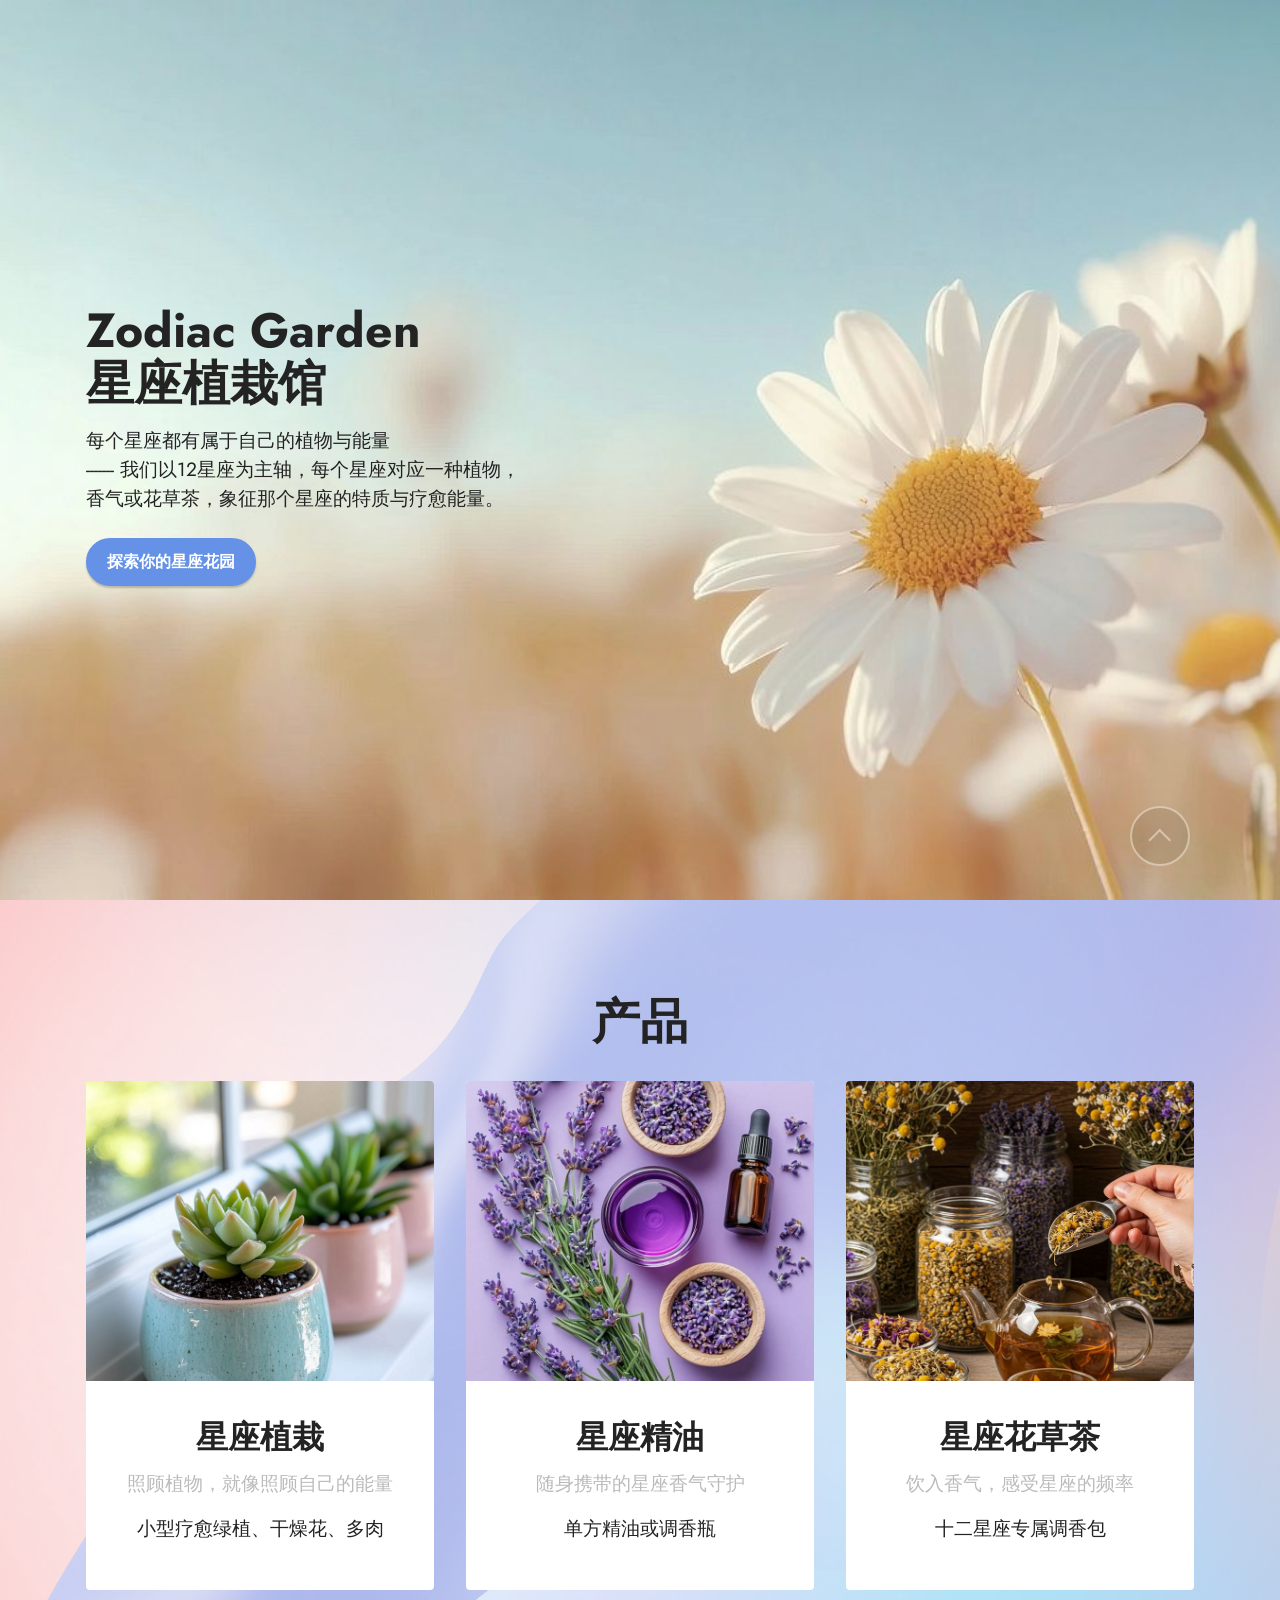
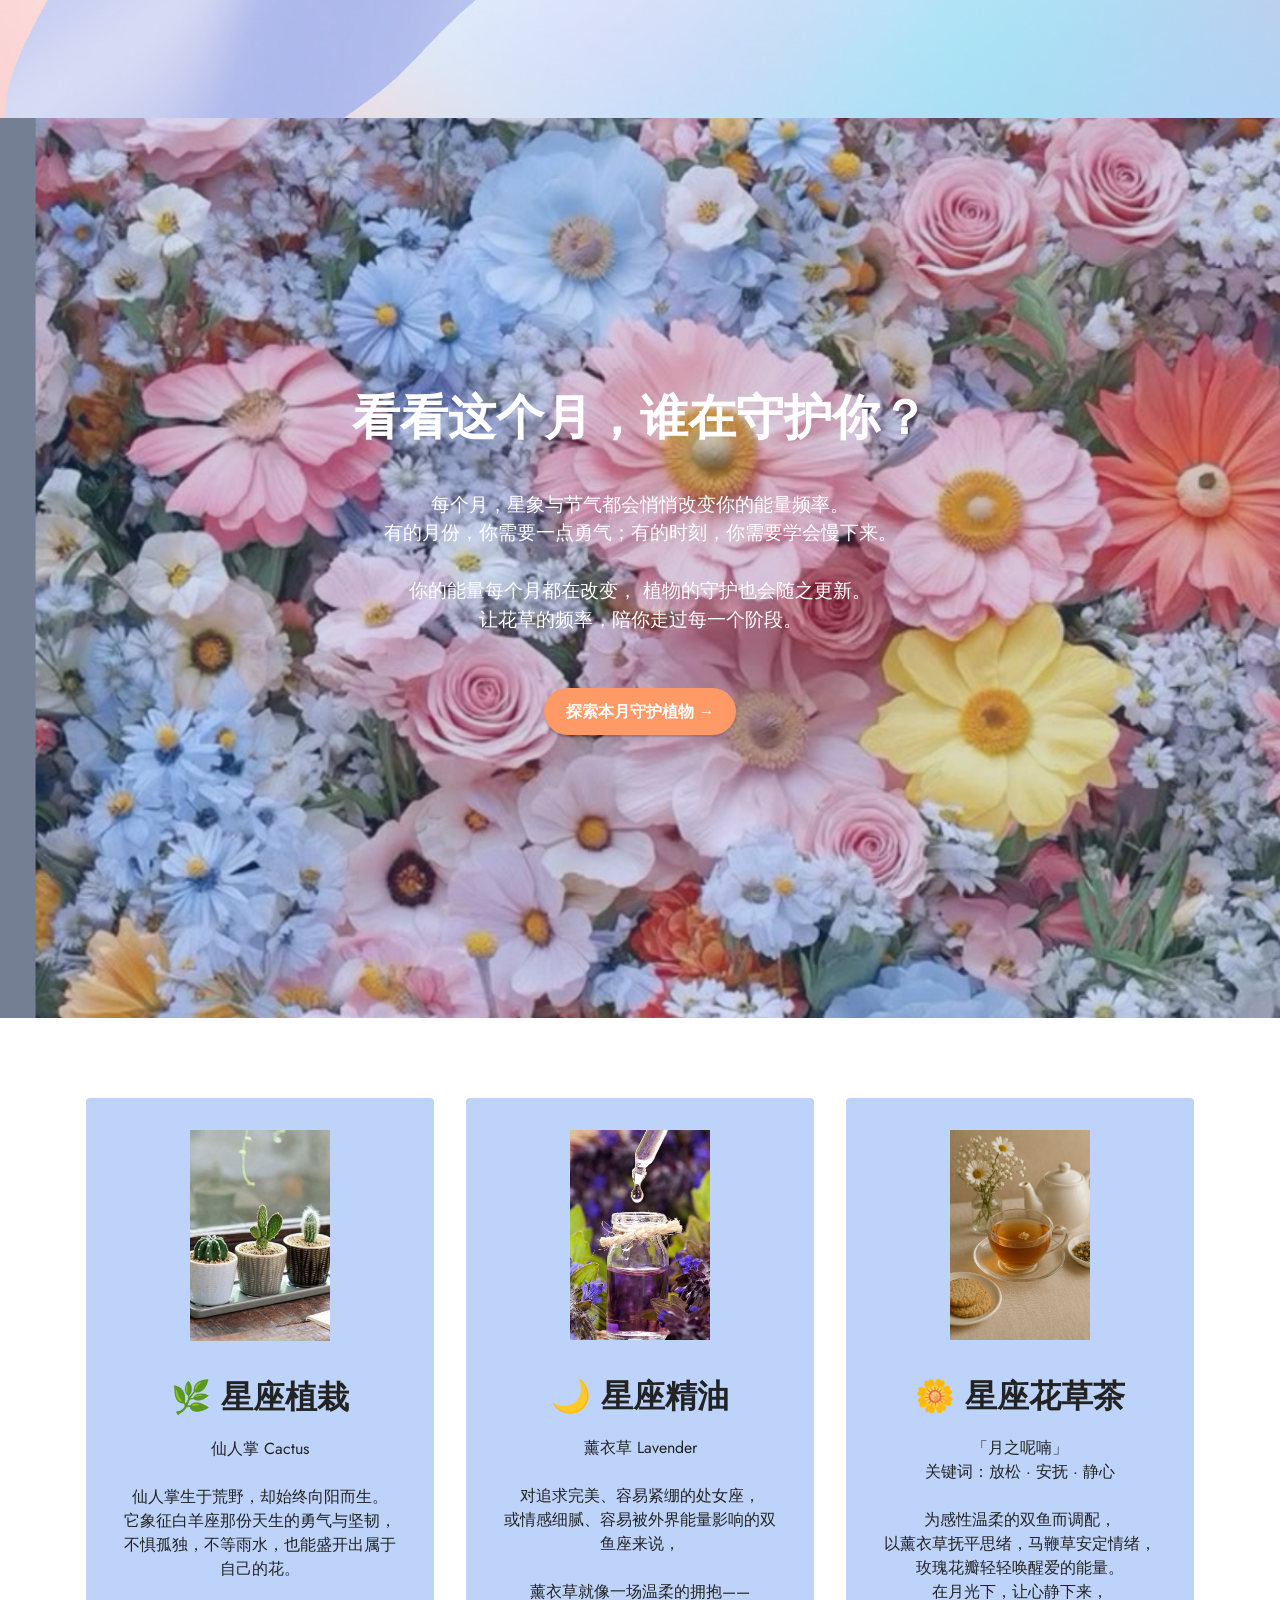
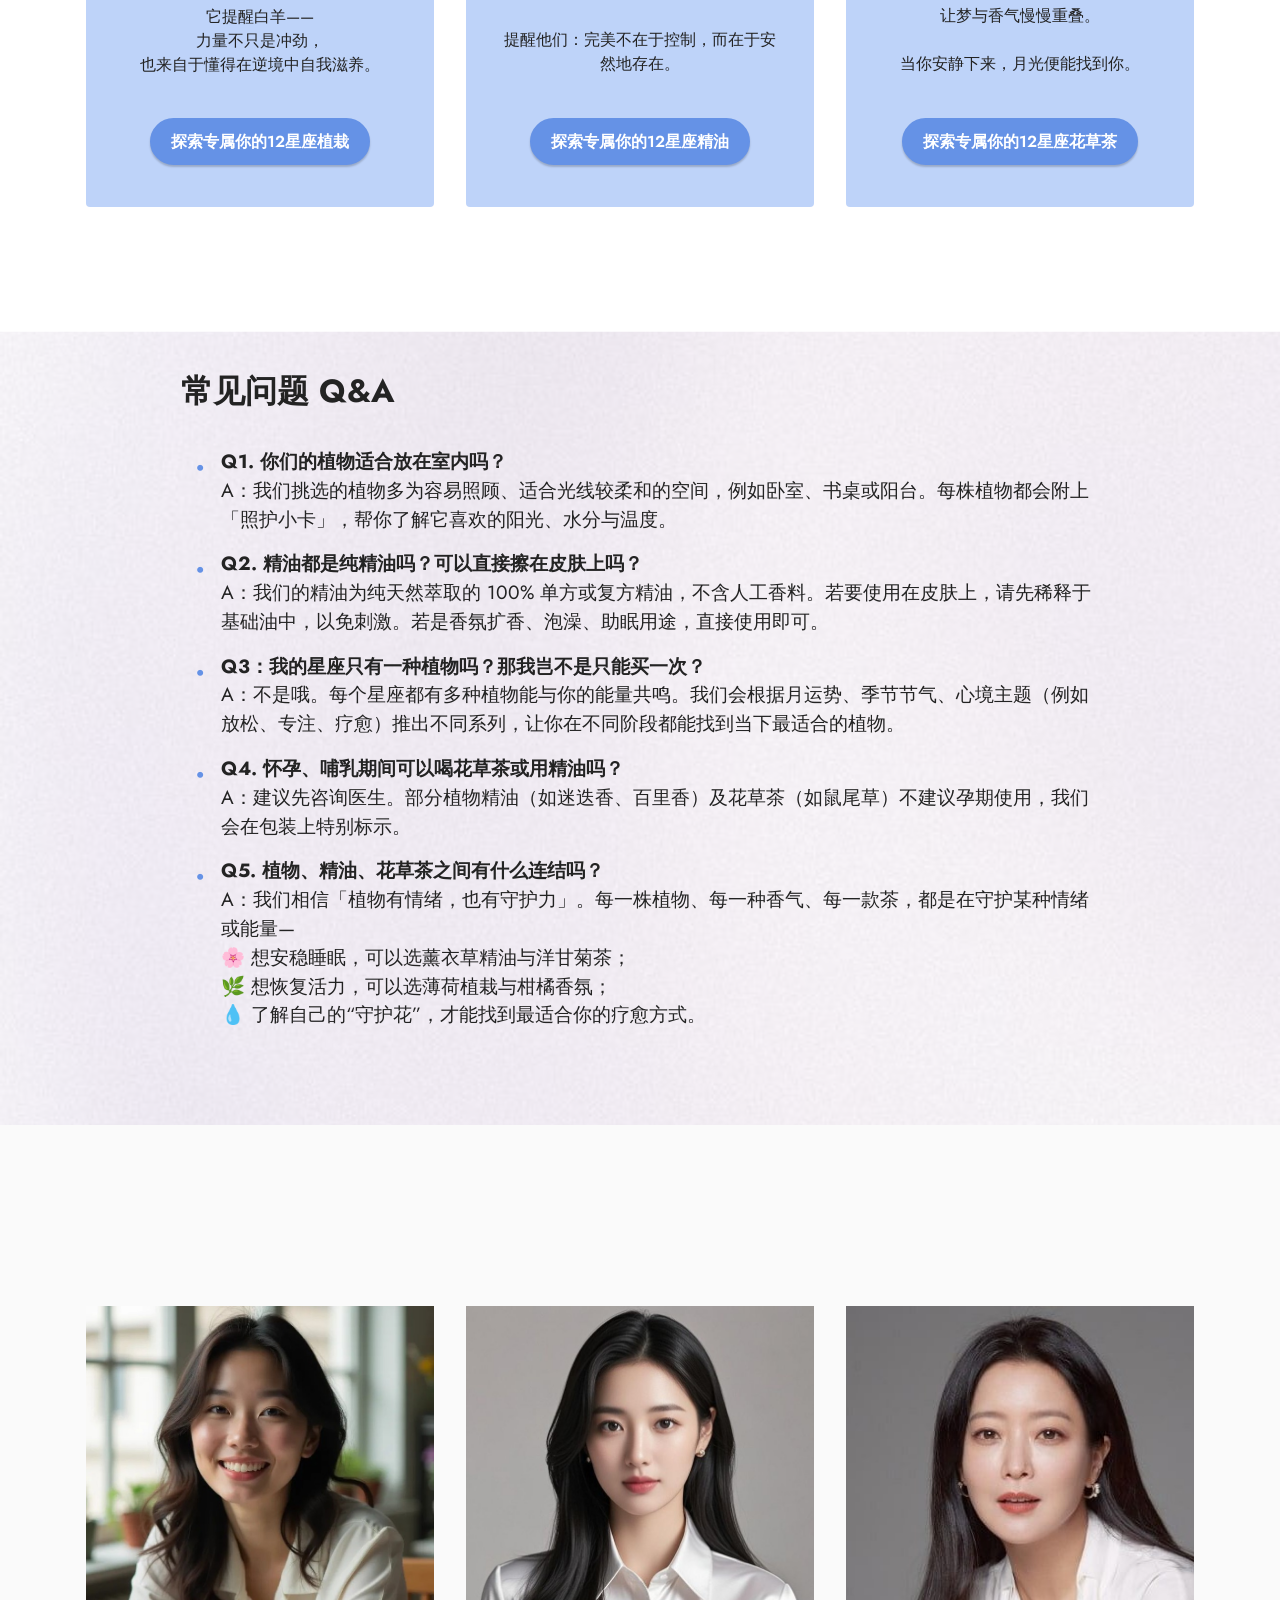
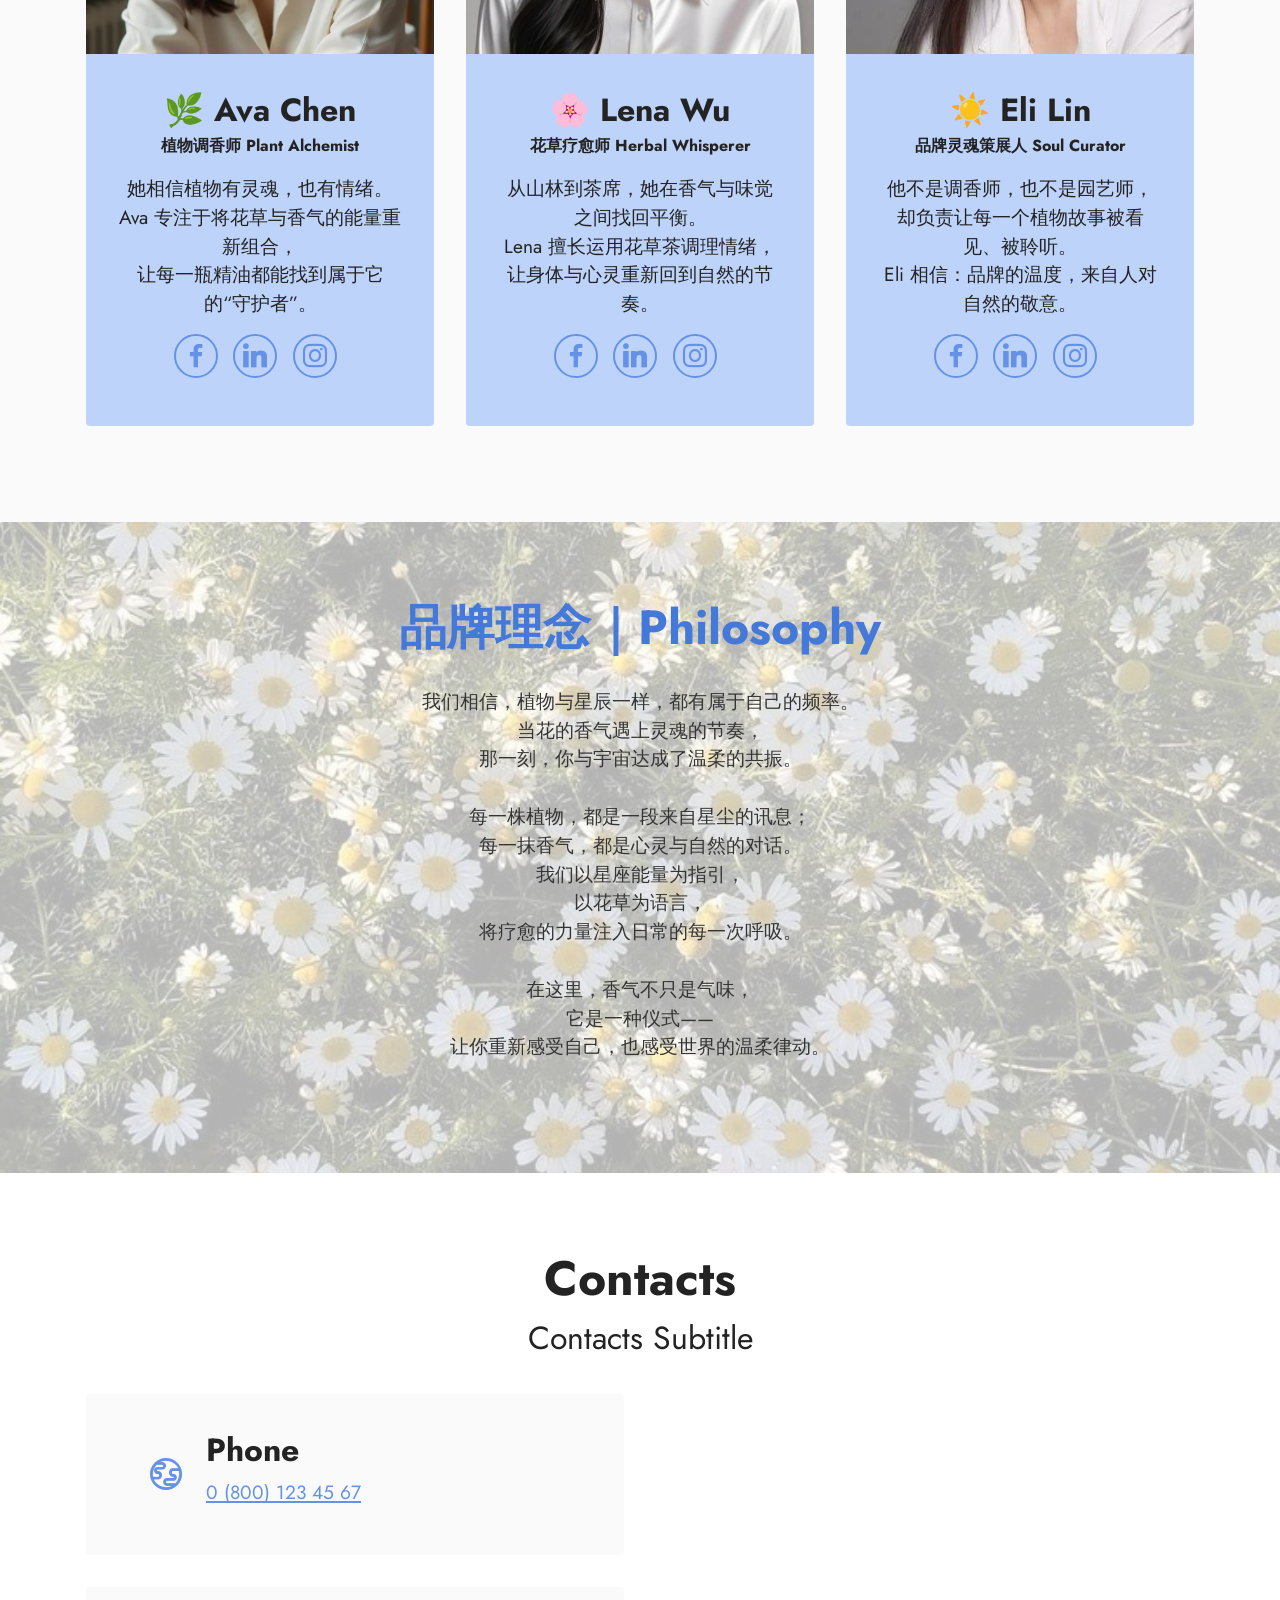
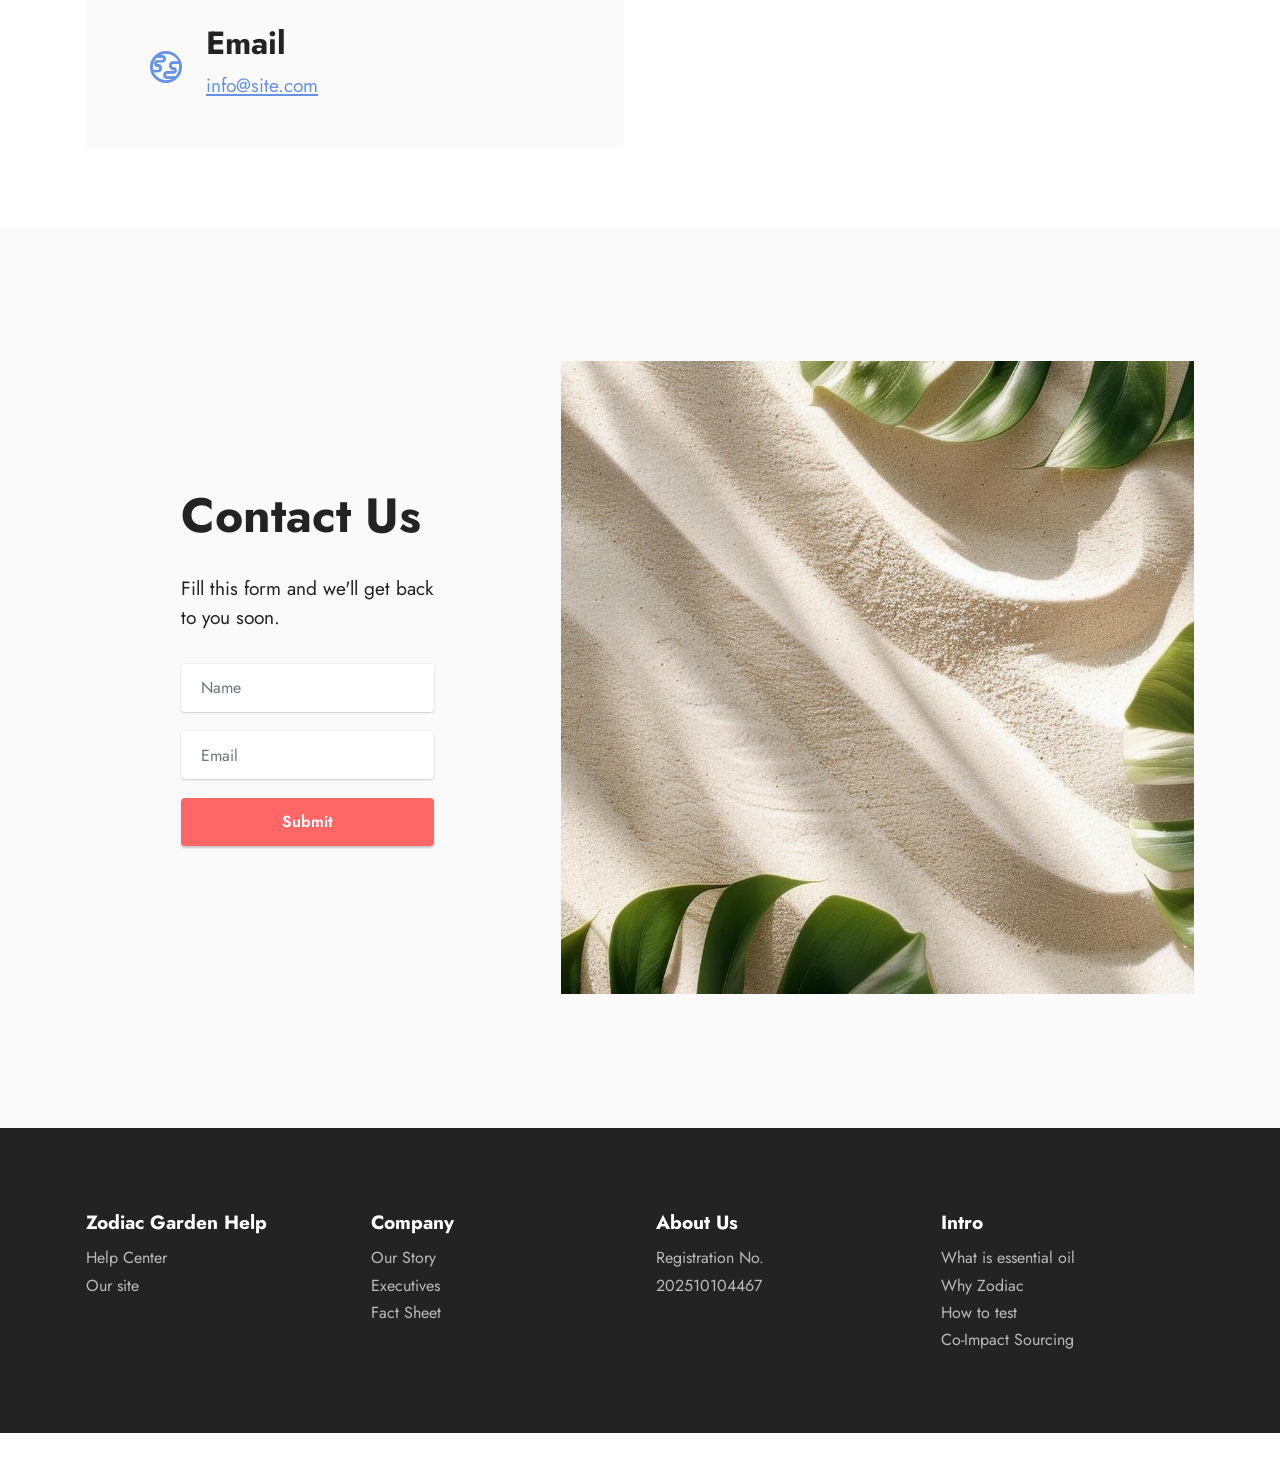
==== index.html @ 1e46842e "create github pages" ====
<!DOCTYPE html>
<html  >
<head>
  <!-- Site made with Mobirise Website Builder v5.3.0, https://mobirise.com -->
  <meta charset="UTF-8">
  <meta http-equiv="X-UA-Compatible" content="IE=edge">
  <meta name="generator" content="Mobirise v5.3.0, mobirise.com">
  <meta name="viewport" content="width=device-width, initial-scale=1, minimum-scale=1">
  <link rel="shortcut icon" href="assets/images/logo5.png" type="image/x-icon">
  <meta name="description" content="">
  
  
  <title>Home</title>
  <link rel="stylesheet" href="assets/web/assets/mobirise-icons2/mobirise2.css">
  <link rel="stylesheet" href="assets/tether/tether.min.css">
  <link rel="stylesheet" href="assets/bootstrap/css/bootstrap.min.css">
  <link rel="stylesheet" href="assets/bootstrap/css/bootstrap-grid.min.css">
  <link rel="stylesheet" href="assets/bootstrap/css/bootstrap-reboot.min.css">
  <link rel="stylesheet" href="assets/animatecss/animate.css">
  <link rel="stylesheet" href="assets/socicon/css/styles.css">
  <link rel="stylesheet" href="assets/theme/css/style.css">
  <link rel="preload" as="style" href="assets/mobirise/css/mbr-additional.css"><link rel="stylesheet" href="assets/mobirise/css/mbr-additional.css" type="text/css">
  
  
  
  
</head>
<body>
  
  <section class="header1 cid-uYOvRvvKVr mbr-fullscreen" id="header1-0">

    

    <div class="mbr-overlay" style="opacity: 0.1; background-color: rgb(250, 250, 250);"></div>

    <div class="container">
        <div class="row">
            <div class="col-12 col-lg-5">
                <h1 class="mbr-section-title mbr-fonts-style mb-3 display-2"><strong>Zodiac Garden</strong><br><strong>星座植栽馆</strong></h1>
                
                <p class="mbr-text mbr-fonts-style display-7">
                    每个星座都有属于自己的植物与能量<br>------- 我们以12星座为主轴，每个星座对应一种植物，香气或花草茶，象征那个星座的特质与疗愈能量。</p>
                <div class="mbr-section-btn mt-3"><a class="btn btn-primary display-4" href="https://mobiri.se">探索你的星座花园</a></div>
            </div>
        </div>
    </div>
</section>

<section class="features4 cid-uYOvVQKrYN" id="features4-1">
    
    <div class="mbr-overlay"></div>
    <div class="container">
        <div class="mbr-section-head">
            <h4 class="mbr-section-title mbr-fonts-style align-center mb-0 display-2">
                <strong>产品</strong></h4>
            
        </div>
        <div class="row mt-4">
            <div class="item features-image сol-12 col-md-6 col-lg-4">
                <div class="item-wrapper">
                    <div class="item-img">
                        <img src="assets/images/plant-5.jpg" alt="" title="">
                    </div>
                    <div class="item-content">
                        <h5 class="item-title mbr-fonts-style display-5"><strong>星座植栽</strong></h5>
                        <h6 class="item-subtitle mbr-fonts-style mt-1 display-7">照顾植物，就像照顾自己的能量</h6>
                        <p class="mbr-text mbr-fonts-style mt-3 display-7">小型疗愈绿植、干燥花、多肉<br></p>
                    </div>
                    
                </div>
            </div>
            <div class="item features-image сol-12 col-md-6 col-lg-4">
                <div class="item-wrapper">
                    <div class="item-img">
                        <img src="assets/images/plant-6.jpg" alt="" title="">
                    </div>
                    <div class="item-content">
                        <h5 class="item-title mbr-fonts-style display-5"><strong>星座精油</strong></h5>
                        <h6 class="item-subtitle mbr-fonts-style mt-1 display-7">随身携带的星座香气守护</h6>
                        <p class="mbr-text mbr-fonts-style mt-3 display-7">单方精油或调香瓶</p>
                    </div>
                    
                </div>
            </div>
            <div class="item features-image сol-12 col-md-6 col-lg-4">
                <div class="item-wrapper">
                    <div class="item-img">
                        <img src="assets/images/plant-7.jpg" alt="" title="">
                    </div>
                    <div class="item-content">
                        <h5 class="item-title mbr-fonts-style display-5"><strong>星座花草茶</strong></h5>
                        <h6 class="item-subtitle mbr-fonts-style mt-1 display-7">饮入香气，感受星座的频率</h6>
                        <p class="mbr-text mbr-fonts-style mt-3 display-7">十二星座专属调香包<br></p>
                    </div>
                    
                </div>
            </div>

        </div>
    </div>
</section>

<section class="header6 cid-uYPsZw2O3u mbr-fullscreen" id="header6-w">

    

    <div class="mbr-overlay" style="opacity: 0.2; background-color: rgb(68, 121, 217);"></div>

    <div class="align-center container">
        <div class="row justify-content-center">
            <div class="col-12 col-lg-10">
                <h1 class="mbr-section-title mbr-fonts-style mbr-white mb-3 display-2"><strong>看看这个月，谁在守护你？</strong></h1>
                
                <p class="mbr-text mbr-white mbr-fonts-style display-7"><br>每个月，星象与节气都会悄悄改变你的能量频率。 <br>有的月份，你需要一点勇气；有的时刻，你需要学会慢下来。 <br><br>你的能量每个月都在改变， 植物的守护也会随之更新。 <br>让花草的频率，陪你走过每一个阶段。<br><br></p>
                <div class="mbr-section-btn mt-3"><a class="btn btn-danger display-4" href="https://mobiri.se">探索本月守护植物 → </a></div>
            </div>
        </div>
    </div>
</section>

<section class="clients2 cid-uYQvkzLHxe" id="clients2-y">

    

    
    <div class="container">
        <div class="row justify-content-center">
            <div class="card col-12 col-md-6 col-lg-4">
                <div class="card-wrapper">
                    <div class="img-wrapper">
                        <img src="assets/images/cactus-7.jpeg" alt="Mobirise">
                    </div>
                    <div class="card-box align-center">
                        
                        <h5 class="card-title mbr-fonts-style mb-3 display-5"><strong>🌿 星座植栽</strong></h5>
                        <p class="mbr-text mbr-fonts-style mb-4 display-4">
                            仙人掌 Cactus<br><br>仙人掌生于荒野，却始终向阳而生。<br>它象征白羊座那份天生的勇气与坚韧，<br>不惧孤独，不等雨水，也能盛开出属于自己的花。<br><br>它提醒白羊——<br>力量不只是冲劲，<br>也来自于懂得在逆境中自我滋养。<br></p>
                        <div class="mbr-section-btn mt-3"><a class="btn btn-primary display-4" href="https://mobiri.se">探索专属你的12星座植栽</a></div>
                    </div>
                </div>
            </div>
            <div class="card col-12 col-md-6 col-lg-4">
                <div class="card-wrapper">
                    <div class="img-wrapper">
                        <img src="assets/images/lavender-2.jpeg" alt="Mobirise">
                    </div>
                    <div class="card-box align-center">
                        
                        <h5 class="card-title mbr-fonts-style mb-3 display-5">
                            <strong>🌙 星座精油</strong>
                        </h5>
                        <p class="mbr-text mbr-fonts-style mb-4 display-4">
                            薰衣草 Lavender<br><br>对追求完美、容易紧绷的处女座，<br>或情感细腻、容易被外界能量影响的双鱼座来说，<br><br>薰衣草就像一场温柔的拥抱——<br><br>提醒他们：完美不在于控制，而在于安然地存在。<br></p>
                        <div class="mbr-section-btn mt-3"><a class="btn btn-primary display-4" href="https://mobiri.se">探索专属你的12星座精油</a></div>
                    </div>
                </div>
            </div>
            <div class="card col-12 col-md-6 col-lg-4">
                <div class="card-wrapper">
                    <div class="img-wrapper">
                        <img src="assets/images/chamomile-1.jpeg" alt="Mobirise">
                    </div>
                    <div class="card-box align-center">
                        
                        <h5 class="card-title mbr-fonts-style mb-3 display-5"><strong>🌼 星座花草茶</strong></h5>
                        <p class="mbr-text mbr-fonts-style mb-4 display-4">「月之呢喃」<br>关键词：放松 · 安抚 · 静心<br><br>为感性温柔的双鱼而调配，<br>以薰衣草抚平思绪，马鞭草安定情绪，<br>玫瑰花瓣轻轻唤醒爱的能量。<br>在月光下，让心静下来，<br>让梦与香气慢慢重叠。<br><br>当你安静下来，月光便能找到你。<br></p>
                        <div class="mbr-section-btn mt-3"><a class="btn btn-primary display-4" href="https://mobiri.se">探索专属你的12星座花草茶</a></div>
                    </div>
                </div>
            </div>
            
        </div>
    </div>
</section>

<section class="content14 cid-uYOvZrDzsH mbr-parallax-background" id="content14-2">
    
    <div class="mbr-overlay" style="opacity: 0.8; background-color: rgb(255, 255, 255);"></div>
    
    <div class="container">
        <div class="row justify-content-center">
            <div class="col-md-12 col-lg-10">
                    <h3 class="mbr-section-title mbr-fonts-style mb-4 display-5">
                        <strong>常见问题 Q&amp;A</strong></h3>
                <ul class="list mbr-fonts-style display-7">
                    <li><strong>Q1. 你们的植物适合放在室内吗？</strong><br>A：我们挑选的植物多为容易照顾、适合光线较柔和的空间，例如卧室、书桌或阳台。每株植物都会附上「照护小卡」，帮你了解它喜欢的阳光、水分与温度。</li>
                    <li><strong>Q2. 精油都是纯精油吗？可以直接擦在皮肤上吗？</strong><br>A：我们的精油为纯天然萃取的 100% 单方或复方精油，不含人工香料。若要使用在皮肤上，请先稀释于基础油中，以免刺激。若是香氛扩香、泡澡、助眠用途，直接使用即可。</li>
                    <li><strong>Q3：我的星座只有一种植物吗？那我岂不是只能买一次？</strong><br>A：不是哦。每个星座都有多种植物能与你的能量共鸣。我们会根据月运势、季节节气、心境主题（例如放松、专注、疗愈）推出不同系列，让你在不同阶段都能找到当下最适合的植物。</li>
                    <li><strong>Q4. 怀孕、哺乳期间可以喝花草茶或用精油吗？</strong><br>A：建议先咨询医生。部分植物精油（如迷迭香、百里香）及花草茶（如鼠尾草）不建议孕期使用，我们会在包装上特别标示。</li>
                    <li><strong>Q5. 植物、精油、花草茶之间有什么连结吗？<br></strong>A：我们相信「植物有情绪，也有守护力」。每一株植物、每一种香气、每一款茶，都是在守护某种情绪或能量—<br>🌸 想安稳睡眠，可以选薰衣草精油与洋甘菊茶；<br>🌿 想恢复活力，可以选薄荷植栽与柑橘香氛；<br>💧 了解自己的“守护花”，才能找到最适合你的疗愈方式。</li>
                </ul>
            </div>
        </div>
    </div>
</section>

<section class="team1 cid-uYOw7hz9DA" id="team1-4">
    

    
    <div class="container">
        <div class="row justify-content-center">
            <div class="col-12">
                <h3 class="mbr-section-title mbr-fonts-style align-center mb-4 display-2"><strong>Our Team, Our Energy</strong></h3>
                
            </div>
            <div class="col-sm-6 col-lg-4">
                <div class="card-wrap">
                    <div class="image-wrap">
                        <img src="assets/images/lady2.jpeg" alt="">
                    </div>
                    <div class="content-wrap">
                        <h5 class="mbr-section-title card-title mbr-fonts-style align-center m-0 display-5"><strong>🌿 Ava Chen</strong><br></h5>
                        <h6 class="mbr-role mbr-fonts-style align-center mb-3 display-4"><strong>植物调香师 Plant Alchemist</strong></h6>
                        <p class="card-text mbr-fonts-style align-center display-7">她相信植物有灵魂，也有情绪。<br>Ava 专注于将花草与香气的能量重新组合，<br>让每一瓶精油都能找到属于它的“守护者”。</p>
                        <div class="social-row display-7">
                            <div class="soc-item">
                                <a href="https://www.facebook.com/Mobirise/" target="_blank">
                                    <span class="mbr-iconfont socicon socicon-facebook"></span>
                                </a>
                            </div>
                            <div class="soc-item">
                                <a href="https://twitter.com/mobirise" target="_blank">
                                    <span class="mbr-iconfont socicon-linkedin socicon"></span>
                                </a>
                            </div>
                            <div class="soc-item">
                                <a href="https://instagram.com/mobirise" target="_blank">
                                    <span class="mbr-iconfont socicon socicon-instagram"></span>
                                </a>
                            </div>
                            
                            
                        </div>
                        
                    </div>
                </div>
            </div>

            <div class="col-sm-6 col-lg-4">
                <div class="card-wrap">
                    <div class="image-wrap">
                        <img src="assets/images/lady.jpeg" alt="">
                    </div>
                    <div class="content-wrap">
                        <h5 class="mbr-section-title card-title mbr-fonts-style align-center m-0 display-5"><strong>🌸 Lena Wu</strong></h5>
                        <h6 class="mbr-role mbr-fonts-style align-center mb-3 display-4"><strong>花草疗愈师 Herbal Whisperer</strong></h6>
                        <p class="card-text mbr-fonts-style align-center display-7">从山林到茶席，她在香气与味觉之间找回平衡。<br>Lena 擅长运用花草茶调理情绪，<br>让身体与心灵重新回到自然的节奏。</p>
                        <div class="social-row display-7">
                            <div class="soc-item">
                                <a href="https://www.facebook.com/Mobirise/" target="_blank">
                                    <span class="mbr-iconfont socicon socicon-facebook"></span>
                                </a>
                            </div>
                            <div class="soc-item">
                                <a href="https://twitter.com/mobirise" target="_blank">
                                    <span class="mbr-iconfont socicon-linkedin socicon"></span>
                                </a>
                            </div>
                            <div class="soc-item">
                                <a href="https://instagram.com/mobirise" target="_blank">
                                    <span class="mbr-iconfont socicon socicon-instagram"></span>
                                </a>
                            </div>
                            
                            
                        </div>
                        
                    </div>
                </div>
            </div>

            <div class="col-sm-6 col-lg-4">
                <div class="card-wrap">
                    <div class="image-wrap">
                        <img src="assets/images/lady3.jpeg" alt="">
                    </div>
                    <div class="content-wrap">
                        <h5 class="mbr-section-title card-title mbr-fonts-style align-center m-0 display-5"><strong>☀️ Eli Lin</strong></h5>
                        <h6 class="mbr-role mbr-fonts-style align-center mb-3 display-4"><strong>品牌灵魂策展人 Soul Curator</strong></h6>
                        <p class="card-text mbr-fonts-style align-center display-7">他不是调香师，也不是园艺师，<br>却负责让每一个植物故事被看见、被聆听。<br>Eli 相信：品牌的温度，来自人对自然的敬意。</p>
                        <div class="social-row display-7">
                            <div class="soc-item">
                                <a href="https://www.facebook.com/Mobirise/" target="_blank">
                                    <span class="mbr-iconfont socicon socicon-facebook"></span>
                                </a>
                            </div>
                            <div class="soc-item">
                                <a href="https://twitter.com/mobirise" target="_blank">
                                    <span class="mbr-iconfont socicon-linkedin socicon"></span>
                                </a>
                            </div>
                            <div class="soc-item">
                                <a href="https://instagram.com/mobirise" target="_blank">
                                    <span class="mbr-iconfont socicon socicon-instagram"></span>
                                </a>
                            </div>
                            
                            
                        </div>
                        
                    </div>
                </div>
            </div>

            
        </div>
    </div>
</section>

<section class="content4 cid-uYPgLSrOhy" id="content4-o">
    
    <div class="mbr-overlay" style="opacity: 0.7; background-color: rgb(255, 255, 255);">
    </div>
    <div class="container">
        <div class="row justify-content-center">
            <div class="title col-md-12 col-lg-10">
                <h3 class="mbr-section-title mbr-fonts-style align-center mb-4 display-2">
                    <strong>品牌理念｜Philosophy</strong>
                </h3>
                <h4 class="mbr-section-subtitle align-center mbr-fonts-style mb-4 display-7">
                    我们相信，植物与星辰一样，都有属于自己的频率。
                <div>当花的香气遇上灵魂的节奏，</div><div>那一刻，你与宇宙达成了温柔的共振。</div><div><br></div><div>每一株植物，都是一段来自星尘的讯息；</div><div>每一抹香气，都是心灵与自然的对话。</div><div>我们以星座能量为指引，</div><div>以花草为语言，</div><div>将疗愈的力量注入日常的每一次呼吸。</div><div><br></div><div>在这里，香气不只是气味，</div><div>它是一种仪式——</div><div>让你重新感受自己，也感受世界的温柔律动。</div></h4>
                
            </div>
        </div>
    </div>
</section>

<section class="contacts3 map1 cid-uYOw8Ai5Do" id="contacts3-5">

    
    
    <div class="container">
        <div class="mbr-section-head">
            <h3 class="mbr-section-title mbr-fonts-style align-center mb-0 display-2">
                <strong>Contacts</strong>
            </h3>
            <h4 class="mbr-section-subtitle mbr-fonts-style align-center mb-0 mt-2 display-5">
                Contacts Subtitle
            </h4>
        </div>
        <div class="row justify-content-center mt-4">
            <div class="card col-12 col-md-6">
                <div class="card-wrapper">
                    <div class="image-wrapper">
                        <span class="mbr-iconfont mobi-mbri-globe mobi-mbri"></span>
                    </div>
                    <div class="text-wrapper">
                        <h6 class="card-title mbr-fonts-style mb-1 display-5">
                            <strong>Phone</strong>
                        </h6>
                        <p class="mbr-text mbr-fonts-style display-7">
                            <a href="tel:+12345678910" class="text-primary">0 (800) 123 45 67</a>
                        </p>
                    </div>
                </div>
                <div class="card-wrapper">
                    <div class="image-wrapper">
                        <span class="mbr-iconfont mobi-mbri-globe mobi-mbri"></span>
                    </div>
                    <div class="text-wrapper">
                        <h6 class="card-title mbr-fonts-style mb-1 display-5">
                            <strong>Email</strong>
                        </h6>
                        <p class="mbr-text mbr-fonts-style display-7">
                            <a href="mailto:info@site.com" class="text-primary">info@site.com</a>
                        </p>
                    </div>
                </div>
            </div>
            <div class="map-wrapper col-12 col-md-6">
                <div class="google-map"><iframe frameborder="0" style="border:0" src="https://www.google.com/maps/embed/v1/place?key=AIzaSyBQ55g-IgRRgXrd803PTWDTb7kd6aAitNQ&amp;q=350 5th Ave, New York, NY 10118" allowfullscreen=""></iframe></div>
            </div>
        </div>
    </div>
</section>

<section class="form4 cid-uYOwaCQYv4 mbr-fullscreen" id="form4-6">

    

    

    <div class="container">
        <div class="row content-wrapper justify-content-center">
            <div class="col-lg-3 offset-lg-1 mbr-form" data-form-type="formoid">
                <form action="https://mobirise.eu/" method="POST" class="mbr-form form-with-styler" data-form-title="Form Name"><input type="hidden" name="email" data-form-email="true" value="qy5VDlzOMvPmiYM/mXGM3GN0VZZ5MuyBuRdQKBk3a/KfIiy/x9IVARVwUCE0Ups+SaeEqBX5wnkdbTQw/Z3vMAqLBRrZHzT6f6it6/pc9UejgcS1VWuKQRqHOLMLnW/D">
                    <div class="row">
                        <div hidden="hidden" data-form-alert="" class="alert alert-success col-12">Thanks for filling
                            out the form!</div>
                        <div hidden="hidden" data-form-alert-danger="" class="alert alert-danger col-12">Oops...! some
                            problem!</div>
                    </div>
                    <div class="dragArea row">
                        <div class="col-lg-12 col-md-12 col-sm-12">
                            <h1 class="mbr-section-title mb-4 display-2">
                                <strong>Contact Us</strong>
                            </h1>
                        </div>
                        <div class="col-lg-12 col-md-12 col-sm-12">
                            <p class="mbr-text mbr-fonts-style mb-4 display-7">
                                Fill this form and we'll get back to you soon.</p>
                        </div>
                        <div class="col-lg-12 col-md col-12 form-group" data-for="name">
                            <input type="text" name="name" placeholder="Name" data-form-field="name" class="form-control" value="" id="name-form4-6">
                        </div>
                        <div class="col-lg-12 col-md col-12 form-group" data-for="email">
                            <input type="email" name="email" placeholder="Email" data-form-field="email" class="form-control" value="" id="email-form4-6">
                        </div>
                        <div class="col-12 col-md-auto mbr-section-btn">
                            <button type="submit" class="btn btn-secondary display-4">Submit</button>
                        </div>
                    </div>
                </form>
            </div>
            <div class="col-lg-7 offset-lg-1 col-12">
                <div class="image-wrapper">
                    <img class="w-100" src="assets/images/plant2-1.jpeg" alt="Mobirise">
                </div>
            </div>
        </div>
    </div>
</section>

<section class="footer2 cid-uYPju21LbN" once="footers" id="footer2-t">

    
    
    <div class="container">
        <div class="row mbr-white">
            <div class="col-6 col-md-4 col-lg-3">
                <h5 class="mbr-section-subtitle mbr-fonts-style mb-2 display-7"><strong>Zodiac Garden Help</strong>
                </h5>
                <ul class="list mbr-fonts-style display-4">
                    <li class="mbr-text item-wrap">Help Center</li>
                    <li class="mbr-text item-wrap">Our site</li>
                </ul>
            </div>
            <div class="col-6 col-md-4 col-lg-3">
                <h5 class="mbr-section-subtitle mbr-fonts-style mb-2 display-7">
                    <strong>Company</strong></h5>
                <ul class="list mbr-fonts-style display-4">
                    <li class="mbr-text item-wrap">Our Story</li>
                    <li class="mbr-text item-wrap">Executives</li>
                    <li class="mbr-text item-wrap">Fact Sheet</li>
                </ul>
            </div>
            <div class="col-6 col-md-4 col-lg-3">
                <h5 class="mbr-section-subtitle mbr-fonts-style mb-2 display-7">
                    <strong>About Us</strong></h5>
                <ul class="list mbr-fonts-style display-4">
                    <li class="mbr-text item-wrap">Registration No.</li>
                    <li class="mbr-text item-wrap">202510104467</li>
                    <li class="mbr-text item-wrap"><br></li>
                    <li class="mbr-text item-wrap"><br></li>
                </ul>
            </div>
            <div class="col-6 col-md-4 col-lg-3">
                <h5 class="mbr-section-subtitle mbr-fonts-style mb-2 display-7"><strong>Intro</strong></h5>
                <ul class="list mbr-fonts-style display-4">
                    <li class="mbr-text item-wrap">What is essential oil</li>
                    <li class="mbr-text item-wrap">Why Zodiac</li>
                    <li class="mbr-text item-wrap">How to test&nbsp;</li>
                    <li class="mbr-text item-wrap">Co-Impact Sourcing</li>
                </ul>
            </div>
            
        </div>
    </div>
</section><section style="background-color: #fff; font-family: -apple-system, BlinkMacSystemFont, 'Segoe UI', 'Roboto', 'Helvetica Neue', Arial, sans-serif; color:#aaa; font-size:12px; padding: 0; align-items: center; display: flex;"><a href="https://mobirise.site/c" style="flex: 1 1; height: 3rem; padding-left: 1rem;"></a><p style="flex: 0 0 auto; margin:0; padding-right:1rem;"><a href="https://mobirise.site/r" style="color:#aaa;">This web page</a> was built with Mobirise templates</p></section><script src="assets/web/assets/jquery/jquery.min.js"></script>  <script src="assets/popper/popper.min.js"></script>  <script src="assets/tether/tether.min.js"></script>  <script src="assets/bootstrap/js/bootstrap.min.js"></script>  <script src="assets/smoothscroll/smooth-scroll.js"></script>  <script src="assets/viewportchecker/jquery.viewportchecker.js"></script>  <script src="assets/parallax/jarallax.min.js"></script>  <script src="assets/theme/js/script.js"></script>  <script src="assets/formoid/formoid.min.js"></script>  
  
  
 <div id="scrollToTop" class="scrollToTop mbr-arrow-up"><a style="text-align: center;"><i class="mbr-arrow-up-icon mbr-arrow-up-icon-cm cm-icon cm-icon-smallarrow-up"></i></a></div>
    <input name="animation" type="hidden">
  </body>
</html>
---- assets/web/assets/mobirise-icons2/mobirise2.css ----
@font-face {
  font-family: 'Moririse2';
  font-display: swap;
  src:  url('mobirise2.eot?f2bix4');
  src:  url('mobirise2.eot?f2bix4#iefix') format('embedded-opentype'),
    url('mobirise2.ttf?f2bix4') format('truetype'),
    url('mobirise2.woff?f2bix4') format('woff'),
    url('mobirise2.svg?f2bix4#mobirise2') format('svg');
  font-weight: normal;
  font-style: normal;
}

[class^="mobi-"], [class*=" mobi-"] {
  /* use !important to prevent issues with browser extensions that change fonts */
  font-family: 'Moririse2' !important;
  speak: none;
  font-style: normal;
  font-weight: normal;
  font-variant: normal;
  text-transform: none;
  line-height: 1;

  /* Better Font Rendering =========== */
  -webkit-font-smoothing: antialiased;
  -moz-osx-font-smoothing: grayscale;
}

.mobi-mbri-add-submenu:before {
  content: "\e900";
}
.mobi-mbri-alert:before {
  content: "\e901";
}
.mobi-mbri-align-center:before {
  content: "\e902";
}
.mobi-mbri-align-justify:before {
  content: "\e903";
}
.mobi-mbri-align-left:before {
  content: "\e904";
}
.mobi-mbri-align-right:before {
  content: "\e905";
}
.mobi-mbri-android:before {
  content: "\e906";
}
.mobi-mbri-apple:before {
  content: "\e907";
}
.mobi-mbri-arrow-down:before {
  content: "\e908";
}
.mobi-mbri-arrow-next:before {
  content: "\e909";
}
.mobi-mbri-arrow-prev:before {
  content: "\e90a";
}
.mobi-mbri-arrow-up:before {
  content: "\e90b";
}
.mobi-mbri-bold:before {
  content: "\e90c";
}
.mobi-mbri-bookmark:before {
  content: "\e90d";
}
.mobi-mbri-bootstrap:before {
  content: "\e90e";
}
.mobi-mbri-briefcase:before {
  content: "\e90f";
}
.mobi-mbri-browse:before {
  content: "\e910";
}
.mobi-mbri-bulleted-list:before {
  content: "\e911";
}
.mobi-mbri-calendar:before {
  content: "\e912";
}
.mobi-mbri-camera:before {
  content: "\e913";
}
.mobi-mbri-cart-add:before {
  content: "\e914";
}
.mobi-mbri-cart-full:before {
  content: "\e915";
}
.mobi-mbri-cash:before {
  content: "\e916";
}
.mobi-mbri-change-style:before {
  content: "\e917";
}
.mobi-mbri-chat:before {
  content: "\e918";
}
.mobi-mbri-clock:before {
  content: "\e919";
}
.mobi-mbri-close:before {
  content: "\e91a";
}
.mobi-mbri-cloud:before {
  content: "\e91b";
}
.mobi-mbri-code:before {
  content: "\e91c";
}
.mobi-mbri-contact-form:before {
  content: "\e91d";
}
.mobi-mbri-credit-card:before {
  content: "\e91e";
}
.mobi-mbri-cursor-click:before {
  content: "\e91f";
}
.mobi-mbri-cust-feedback:before {
  content: "\e920";
}
.mobi-mbri-database:before {
  content: "\e921";
}
.mobi-mbri-delivery:before {
  content: "\e922";
}
.mobi-mbri-desktop:before {
  content: "\e923";
}
.mobi-mbri-devices:before {
  content: "\e924";
}
.mobi-mbri-down:before {
  content: "\e925";
}
.mobi-mbri-download-2:before {
  content: "\e926";
}
.mobi-mbri-download:before {
  content: "\e927";
}
.mobi-mbri-drag-n-drop-2:before {
  content: "\e928";
}
.mobi-mbri-drag-n-drop:before {
  content: "\e929";
}
.mobi-mbri-edit-2:before {
  content: "\e92a";
}
.mobi-mbri-edit:before {
  content: "\e92b";
}
.mobi-mbri-error:before {
  content: "\e92c";
}
.mobi-mbri-extension:before {
  content: "\e92d";
}
.mobi-mbri-features:before {
  content: "\e92e";
}
.mobi-mbri-file:before {
  content: "\e92f";
}
.mobi-mbri-flag:before {
  content: "\e930";
}
.mobi-mbri-folder:before {
  content: "\e931";
}
.mobi-mbri-gift:before {
  content: "\e932";
}
.mobi-mbri-github:before {
  content: "\e933";
}
.mobi-mbri-globe-2:before {
  content: "\e934";
}
.mobi-mbri-globe:before {
  content: "\e935";
}
.mobi-mbri-growing-chart:before {
  content: "\e936";
}
.mobi-mbri-hearth:before {
  content: "\e937";
}
.mobi-mbri-help:before {
  content: "\e938";
}
.mobi-mbri-home:before {
  content: "\e939";
}
.mobi-mbri-hot-cup:before {
  content: "\e93a";
}
.mobi-mbri-idea:before {
  content: "\e93b";
}
.mobi-mbri-image-gallery:before {
  content: "\e93c";
}
.mobi-mbri-image-slider:before {
  content: "\e93d";
}
.mobi-mbri-info:before {
  content: "\e93e";
}
.mobi-mbri-italic:before {
  content: "\e93f";
}
.mobi-mbri-key:before {
  content: "\e940";
}
.mobi-mbri-laptop:before {
  content: "\e941";
}
.mobi-mbri-layers:before {
  content: "\e942";
}
.mobi-mbri-left-right:before {
  content: "\e943";
}
.mobi-mbri-left:before {
  content: "\e944";
}
.mobi-mbri-letter:before {
  content: "\e945";
}
.mobi-mbri-like:before {
  content: "\e946";
}
.mobi-mbri-link:before {
  content: "\e947";
}
.mobi-mbri-lock:before {
  content: "\e948";
}
.mobi-mbri-login:before {
  content: "\e949";
}
.mobi-mbri-logout:before {
  content: "\e94a";
}
.mobi-mbri-magic-stick:before {
  content: "\e94b";
}
.mobi-mbri-map-pin:before {
  content: "\e94c";
}
.mobi-mbri-menu:before {
  content: "\e94d";
}
.mobi-mbri-mobile-2:before {
  content: "\e94e";
}
.mobi-mbri-mobile-horizontal:before {
  content: "\e94f";
}
.mobi-mbri-mobile:before {
  content: "\e950";
}
.mobi-mbri-mobirise:before {
  content: "\e951";
}
.mobi-mbri-more-horizontal:before {
  content: "\e952";
}
.mobi-mbri-more-vertical:before {
  content: "\e953";
}
.mobi-mbri-music:before {
  content: "\e954";
}
.mobi-mbri-new-file:before {
  content: "\e955";
}
.mobi-mbri-numbered-list:before {
  content: "\e956";
}
.mobi-mbri-opened-folder:before {
  content: "\e957";
}
.mobi-mbri-pages:before {
  content: "\e958";
}
.mobi-mbri-paper-plane:before {
  content: "\e959";
}
.mobi-mbri-paperclip:before {
  content: "\e95a";
}
.mobi-mbri-phone:before {
  content: "\e95b";
}
.mobi-mbri-photo:before {
  content: "\e95c";
}
.mobi-mbri-photos:before {
  content: "\e95d";
}
.mobi-mbri-pin:before {
  content: "\e95e";
}
.mobi-mbri-play:before {
  content: "\e95f";
}
.mobi-mbri-plus:before {
  content: "\e960";
}
.mobi-mbri-preview:before {
  content: "\e961";
}
.mobi-mbri-print:before {
  content: "\e962";
}
.mobi-mbri-protect:before {
  content: "\e963";
}
.mobi-mbri-question:before {
  content: "\e964";
}
.mobi-mbri-quote-left:before {
  content: "\e965";
}
.mobi-mbri-quote-right:before {
  content: "\e966";
}
.mobi-mbri-redo:before {
  content: "\e967";
}
.mobi-mbri-refresh:before {
  content: "\e968";
}
.mobi-mbri-responsive-2:before {
  content: "\e969";
}
.mobi-mbri-responsive:before {
  content: "\e96a";
}
.mobi-mbri-right:before {
  content: "\e96b";
}
.mobi-mbri-rocket:before {
  content: "\e96c";
}
.mobi-mbri-sad-face:before {
  content: "\e96d";
}
.mobi-mbri-sale:before {
  content: "\e96e";
}
.mobi-mbri-save:before {
  content: "\e96f";
}
.mobi-mbri-search:before {
  content: "\e970";
}
.mobi-mbri-setting-2:before {
  content: "\e971";
}
.mobi-mbri-setting-3:before {
  content: "\e972";
}
.mobi-mbri-setting:before {
  content: "\e973";
}
.mobi-mbri-share:before {
  content: "\e974";
}
.mobi-mbri-shopping-bag:before {
  content: "\e975";
}
.mobi-mbri-shopping-basket:before {
  content: "\e976";
}
.mobi-mbri-shopping-cart:before {
  content: "\e977";
}
.mobi-mbri-sites:before {
  content: "\e978";
}
.mobi-mbri-smile-face:before {
  content: "\e979";
}
.mobi-mbri-speed:before {
  content: "\e97a";
}
.mobi-mbri-star:before {
  content: "\e97b";
}
.mobi-mbri-success:before {
  content: "\e97c";
}
.mobi-mbri-sun:before {
  content: "\e97d";
}
.mobi-mbri-sun2:before {
  content: "\e97e";
}
.mobi-mbri-tablet-vertical:before {
  content: "\e97f";
}
.mobi-mbri-tablet:before {
  content: "\e980";
}
.mobi-mbri-target:before {
  content: "\e981";
}
.mobi-mbri-timer:before {
  content: "\e982";
}
.mobi-mbri-to-ftp:before {
  content: "\e983";
}
.mobi-mbri-to-local-drive:before {
  content: "\e984";
}
.mobi-mbri-touch-swipe:before {
  content: "\e985";
}
.mobi-mbri-touch:before {
  content: "\e986";
}
.mobi-mbri-trash:before {
  content: "\e987";
}
.mobi-mbri-underline:before {
  content: "\e988";
}
.mobi-mbri-undo:before {
  content: "\e989";
}
.mobi-mbri-unlink:before {
  content: "\e98a";
}
.mobi-mbri-unlock:before {
  content: "\e98b";
}
.mobi-mbri-up-down:before {
  content: "\e98c";
}
.mobi-mbri-up:before {
  content: "\e98d";
}
.mobi-mbri-update:before {
  content: "\e98e";
}
.mobi-mbri-upload-2:before {
  content: "\e98f";
}
.mobi-mbri-upload:before {
  content: "\e990";
}
.mobi-mbri-user-2:before {
  content: "\e991";
}
.mobi-mbri-user:before {
  content: "\e992";
}
.mobi-mbri-users:before {
  content: "\e993";
}
.mobi-mbri-video-play:before {
  content: "\e994";
}
.mobi-mbri-video:before {
  content: "\e995";
}
.mobi-mbri-watch:before {
  content: "\e996";
}
.mobi-mbri-website-theme-2:before {
  content: "\e997";
}
.mobi-mbri-website-theme:before {
  content: "\e998";
}
.mobi-mbri-wifi:before {
  content: "\e999";
}
.mobi-mbri-windows:before {
  content: "\e99a";
}
.mobi-mbri-zoom-in:before {
  content: "\e99b";
}
.mobi-mbri-zoom-out:before {
  content: "\e99c";
}
---- assets/socicon/css/styles.css ----
@charset "UTF-8";

@font-face {
  font-family: 'Socicon';
  src:  url('../fonts/socicon.eot');
  src:  url('../fonts/socicon.eot?#iefix') format('embedded-opentype'),
    url('../fonts/socicon.woff2') format('woff2'),
    url('../fonts/socicon.ttf') format('truetype'),
    url('../fonts/socicon.woff') format('woff'),
    url('../fonts/socicon.svg#socicon') format('svg');
  font-weight: normal;
  font-style: normal;
  font-display: swap;
}

[data-icon]:before {
  font-family: "socicon" !important;
  content: attr(data-icon);
  font-style: normal !important;
  font-weight: normal !important;
  font-variant: normal !important;
  text-transform: none !important;
  speak: none;
  line-height: 1;
  -webkit-font-smoothing: antialiased;
  -moz-osx-font-smoothing: grayscale;
}

[class^="socicon-"], [class*=" socicon-"] {
  /* use !important to prevent issues with browser extensions that change fonts */
  font-family: 'Socicon' !important;
  speak: none;
  font-style: normal;
  font-weight: normal;
  font-variant: normal;
  text-transform: none;
  line-height: 1;

  /* Better Font Rendering =========== */
  -webkit-font-smoothing: antialiased;
  -moz-osx-font-smoothing: grayscale;
}

.socicon-eitaa:before {
  content: "\e97c";
}
.socicon-soroush:before {
  content: "\e97d";
}
.socicon-bale:before {
  content: "\e97e";
}
.socicon-zazzle:before {
  content: "\e97b";
}
.socicon-society6:before {
  content: "\e97a";
}
.socicon-redbubble:before {
  content: "\e979";
}
.socicon-avvo:before {
  content: "\e978";
}
.socicon-stitcher:before {
  content: "\e977";
}
.socicon-googlehangouts:before {
  content: "\e974";
}
.socicon-dlive:before {
  content: "\e975";
}
.socicon-vsco:before {
  content: "\e976";
}
.socicon-flipboard:before {
  content: "\e973";
}
.socicon-ubuntu:before {
  content: "\e958";
}
.socicon-artstation:before {
  content: "\e959";
}
.socicon-invision:before {
  content: "\e95a";
}
.socicon-torial:before {
  content: "\e95b";
}
.socicon-collectorz:before {
  content: "\e95c";
}
.socicon-seenthis:before {
  content: "\e95d";
}
.socicon-googleplaymusic:before {
  content: "\e95e";
}
.socicon-debian:before {
  content: "\e95f";
}
.socicon-filmfreeway:before {
  content: "\e960";
}
.socicon-gnome:before {
  content: "\e961";
}
.socicon-itchio:before {
  content: "\e962";
}
.socicon-jamendo:before {
  content: "\e963";
}
.socicon-mix:before {
  content: "\e964";
}
.socicon-sharepoint:before {
  content: "\e965";
}
.socicon-tinder:before {
  content: "\e966";
}
.socicon-windguru:before {
  content: "\e967";
}
.socicon-cdbaby:before {
  content: "\e968";
}
.socicon-elementaryos:before {
  content: "\e969";
}
.socicon-stage32:before {
  content: "\e96a";
}
.socicon-tiktok:before {
  content: "\e96b";
}
.socicon-gitter:before {
  content: "\e96c";
}
.socicon-letterboxd:before {
  content: "\e96d";
}
.socicon-threema:before {
  content: "\e96e";
}
.socicon-splice:before {
  content: "\e96f";
}
.socicon-metapop:before {
  content: "\e970";
}
.socicon-naver:before {
  content: "\e971";
}
.socicon-remote:before {
  content: "\e972";
}
.socicon-internet:before {
  content: "\e957";
}
.socicon-moddb:before {
  content: "\e94b";
}
.socicon-indiedb:before {
  content: "\e94c";
}
.socicon-traxsource:before {
  content: "\e94d";
}
.socicon-gamefor:before {
  content: "\e94e";
}
.socicon-pixiv:before {
  content: "\e94f";
}
.socicon-myanimelist:before {
  content: "\e950";
}
.socicon-blackberry:before {
  content: "\e951";
}
.socicon-wickr:before {
  content: "\e952";
}
.socicon-spip:before {
  content: "\e953";
}
.socicon-napster:before {
  content: "\e954";
}
.socicon-beatport:before {
  content: "\e955";
}
.socicon-hackerone:before {
  content: "\e956";
}
.socicon-hackernews:before {
  content: "\e946";
}
.socicon-smashwords:before {
  content: "\e947";
}
.socicon-kobo:before {
  content: "\e948";
}
.socicon-bookbub:before {
  content: "\e949";
}
.socicon-mailru:before {
  content: "\e94a";
}
.socicon-gitlab:before {
  content: "\e945";
}
.socicon-instructables:before {
  content: "\e944";
}
.socicon-portfolio:before {
  content: "\e943";
}
.socicon-codered:before {
  content: "\e940";
}
.socicon-origin:before {
  content: "\e941";
}
.socicon-nextdoor:before {
  content: "\e942";
}
.socicon-udemy:before {
  content: "\e93f";
}
.socicon-livemaster:before {
  content: "\e93e";
}
.socicon-crunchbase:before {
  content: "\e93b";
}
.socicon-homefy:before {
  content: "\e93c";
}
.socicon-calendly:before {
  content: "\e93d";
}
.socicon-realtor:before {
  content: "\e90f";
}
.socicon-tidal:before {
  content: "\e910";
}
.socicon-qobuz:before {
  content: "\e911";
}
.socicon-natgeo:before {
  content: "\e912";
}
.socicon-mastodon:before {
  content: "\e913";
}
.socicon-unsplash:before {
  content: "\e914";
}
.socicon-homeadvisor:before {
  content: "\e915";
}
.socicon-angieslist:before {
  content: "\e916";
}
.socicon-codepen:before {
  content: "\e917";
}
.socicon-slack:before {
  content: "\e918";
}
.socicon-openaigym:before {
  content: "\e919";
}
.socicon-logmein:before {
  content: "\e91a";
}
.socicon-fiverr:before {
  content: "\e91b";
}
.socicon-gotomeeting:before {
  content: "\e91c";
}
.socicon-aliexpress:before {
  content: "\e91d";
}
.socicon-guru:before {
  content: "\e91e";
}
.socicon-appstore:before {
  content: "\e91f";
}
.socicon-homes:before {
  content: "\e920";
}
.socicon-zoom:before {
  content: "\e921";
}
.socicon-alibaba:before {
  content: "\e922";
}
.socicon-craigslist:before {
  content: "\e923";
}
.socicon-wix:before {
  content: "\e924";
}
.socicon-redfin:before {
  content: "\e925";
}
.socicon-googlecalendar:before {
  content: "\e926";
}
.socicon-shopify:before {
  content: "\e927";
}
.socicon-freelancer:before {
  content: "\e928";
}
.socicon-seedrs:before {
  content: "\e929";
}
.socicon-bing:before {
  content: "\e92a";
}
.socicon-doodle:before {
  content: "\e92b";
}
.socicon-bonanza:before {
  content: "\e92c";
}
.socicon-squarespace:before {
  content: "\e92d";
}
.socicon-toptal:before {
  content: "\e92e";
}
.socicon-gust:before {
  content: "\e92f";
}
.socicon-ask:before {
  content: "\e930";
}
.socicon-trulia:before {
  content: "\e931";
}
.socicon-loomly:before {
  content: "\e932";
}
.socicon-ghost:before {
  content: "\e933";
}
.socicon-upwork:before {
  content: "\e934";
}
.socicon-fundable:before {
  content: "\e935";
}
.socicon-booking:before {
  content: "\e936";
}
.socicon-googlemaps:before {
  content: "\e937";
}
.socicon-zillow:before {
  content: "\e938";
}
.socicon-niconico:before {
  content: "\e939";
}
.socicon-toneden:before {
  content: "\e93a";
}
.socicon-augment:before {
  content: "\e908";
}
.socicon-bitbucket:before {
  content: "\e909";
}
.socicon-fyuse:before {
  content: "\e90a";
}
.socicon-yt-gaming:before {
  content: "\e90b";
}
.socicon-sketchfab:before {
  content: "\e90c";
}
.socicon-mobcrush:before {
  content: "\e90d";
}
.socicon-microsoft:before {
  content: "\e90e";
}
.socicon-pandora:before {
  content: "\e907";
}
.socicon-messenger:before {
  content: "\e906";
}
.socicon-gamewisp:before {
  content: "\e905";
}
.socicon-bloglovin:before {
  content: "\e904";
}
.socicon-tunein:before {
  content: "\e903";
}
.socicon-gamejolt:before {
  content: "\e901";
}
.socicon-trello:before {
  content: "\e902";
}
.socicon-spreadshirt:before {
  content: "\e900";
}
.socicon-500px:before {
  content: "\e000";
}
.socicon-8tracks:before {
  content: "\e001";
}
.socicon-airbnb:before {
  content: "\e002";
}
.socicon-alliance:before {
  content: "\e003";
}
.socicon-amazon:before {
  content: "\e004";
}
.socicon-amplement:before {
  content: "\e005";
}
.socicon-android:before {
  content: "\e006";
}
.socicon-angellist:before {
  content: "\e007";
}
.socicon-apple:before {
  content: "\e008";
}
.socicon-appnet:before {
  content: "\e009";
}
.socicon-baidu:before {
  content: "\e00a";
}
.socicon-bandcamp:before {
  content: "\e00b";
}
.socicon-battlenet:before {
  content: "\e00c";
}
.socicon-mixer:before {
  content: "\e00d";
}
.socicon-bebee:before {
  content: "\e00e";
}
.socicon-bebo:before {
  content: "\e00f";
}
.socicon-behance:before {
  content: "\e010";
}
.socicon-blizzard:before {
  content: "\e011";
}
.socicon-blogger:before {
  content: "\e012";
}
.socicon-buffer:before {
  content: "\e013";
}
.socicon-chrome:before {
  content: "\e014";
}
.socicon-coderwall:before {
  content: "\e015";
}
.socicon-curse:before {
  content: "\e016";
}
.socicon-dailymotion:before {
  content: "\e017";
}
.socicon-deezer:before {
  content: "\e018";
}
.socicon-delicious:before {
  content: "\e019";
}
.socicon-deviantart:before {
  content: "\e01a";
}
.socicon-diablo:before {
  content: "\e01b";
}
.socicon-digg:before {
  content: "\e01c";
}
.socicon-discord:before {
  content: "\e01d";
}
.socicon-disqus:before {
  content: "\e01e";
}
.socicon-douban:before {
  content: "\e01f";
}
.socicon-draugiem:before {
  content: "\e020";
}
.socicon-dribbble:before {
  content: "\e021";
}
.socicon-drupal:before {
  content: "\e022";
}
.socicon-ebay:before {
  content: "\e023";
}
.socicon-ello:before {
  content: "\e024";
}
.socicon-endomodo:before {
  content: "\e025";
}
.socicon-envato:before {
  content: "\e026";
}
.socicon-etsy:before {
  content: "\e027";
}
.socicon-facebook:before {
  content: "\e028";
}
.socicon-feedburner:before {
  content: "\e029";
}
.socicon-filmweb:before {
  content: "\e02a";
}
.socicon-firefox:before {
  content: "\e02b";
}
.socicon-flattr:before {
  content: "\e02c";
}
.socicon-flickr:before {
  content: "\e02d";
}
.socicon-formulr:before {
  content: "\e02e";
}
.socicon-forrst:before {
  content: "\e02f";
}
.socicon-foursquare:before {
  content: "\e030";
}
.socicon-friendfeed:before {
  content: "\e031";
}
.socicon-github:before {
  content: "\e032";
}
.socicon-goodreads:before {
  content: "\e033";
}
.socicon-google:before {
  content: "\e034";
}
.socicon-googlescholar:before {
  content: "\e035";
}
.socicon-googlegroups:before {
  content: "\e036";
}
.socicon-googlephotos:before {
  content: "\e037";
}
.socicon-googleplus:before {
  content: "\e038";
}
.socicon-grooveshark:before {
  content: "\e039";
}
.socicon-hackerrank:before {
  content: "\e03a";
}
.socicon-hearthstone:before {
  content: "\e03b";
}
.socicon-hellocoton:before {
  content: "\e03c";
}
.socicon-heroes:before {
  content: "\e03d";
}
.socicon-smashcast:before {
  content: "\e03e";
}
.socicon-horde:before {
  content: "\e03f";
}
.socicon-houzz:before {
  content: "\e040";
}
.socicon-icq:before {
  content: "\e041";
}
.socicon-identica:before {
  content: "\e042";
}
.socicon-imdb:before {
  content: "\e043";
}
.socicon-instagram:before {
  content: "\e044";
}
.socicon-issuu:before {
  content: "\e045";
}
.socicon-istock:before {
  content: "\e046";
}
.socicon-itunes:before {
  content: "\e047";
}
.socicon-keybase:before {
  content: "\e048";
}
.socicon-lanyrd:before {
  content: "\e049";
}
.socicon-lastfm:before {
  content: "\e04a";
}
.socicon-line:before {
  content: "\e04b";
}
.socicon-linkedin:before {
  content: "\e04c";
}
.socicon-livejournal:before {
  content: "\e04d";
}
.socicon-lyft:before {
  content: "\e04e";
}
.socicon-macos:before {
  content: "\e04f";
}
.socicon-mail:before {
  content: "\e050";
}
.socicon-medium:before {
  content: "\e051";
}
.socicon-meetup:before {
  content: "\e052";
}
.socicon-mixcloud:before {
  content: "\e053";
}
.socicon-modelmayhem:before {
  content: "\e054";
}
.socicon-mumble:before {
  content: "\e055";
}
.socicon-myspace:before {
  content: "\e056";
}
.socicon-newsvine:before {
  content: "\e057";
}
.socicon-nintendo:before {
  content: "\e058";
}
.socicon-npm:before {
  content: "\e059";
}
.socicon-odnoklassniki:before {
  content: "\e05a";
}
.socicon-openid:before {
  content: "\e05b";
}
.socicon-opera:before {
  content: "\e05c";
}
.socicon-outlook:before {
  content: "\e05d";
}
.socicon-overwatch:before {
  content: "\e05e";
}
.socicon-patreon:before {
  content: "\e05f";
}
.socicon-paypal:before {
  content: "\e060";
}
.socicon-periscope:before {
  content: "\e061";
}
.socicon-persona:before {
  content: "\e062";
}
.socicon-pinterest:before {
  content: "\e063";
}
.socicon-play:before {
  content: "\e064";
}
.socicon-player:before {
  content: "\e065";
}
.socicon-playstation:before {
  content: "\e066";
}
.socicon-pocket:before {
  content: "\e067";
}
.socicon-qq:before {
  content: "\e068";
}
.socicon-quora:before {
  content: "\e069";
}
.socicon-raidcall:before {
  content: "\e06a";
}
.socicon-ravelry:before {
  content: "\e06b";
}
.socicon-reddit:before {
  content: "\e06c";
}
.socicon-renren:before {
  content: "\e06d";
}
.socicon-researchgate:before {
  content: "\e06e";
}
.socicon-residentadvisor:before {
  content: "\e06f";
}
.socicon-reverbnation:before {
  content: "\e070";
}
.socicon-rss:before {
  content: "\e071";
}
.socicon-sharethis:before {
  content: "\e072";
}
.socicon-skype:before {
  content: "\e073";
}
.socicon-slideshare:before {
  content: "\e074";
}
.socicon-smugmug:before {
  content: "\e075";
}
.socicon-snapchat:before {
  content: "\e076";
}
.socicon-songkick:before {
  content: "\e077";
}
.socicon-soundcloud:before {
  content: "\e078";
}
.socicon-spotify:before {
  content: "\e079";
}
.socicon-stackexchange:before {
  content: "\e07a";
}
.socicon-stackoverflow:before {
  content: "\e07b";
}
.socicon-starcraft:before {
  content: "\e07c";
}
.socicon-stayfriends:before {
  content: "\e07d";
}
.socicon-steam:before {
  content: "\e07e";
}
.socicon-storehouse:before {
  content: "\e07f";
}
.socicon-strava:before {
  content: "\e080";
}
.socicon-streamjar:before {
  content: "\e081";
}
.socicon-stumbleupon:before {
  content: "\e082";
}
.socicon-swarm:before {
  content: "\e083";
}
.socicon-teamspeak:before {
  content: "\e084";
}
.socicon-teamviewer:before {
  content: "\e085";
}
.socicon-technorati:before {
  content: "\e086";
}
.socicon-telegram:before {
  content: "\e087";
}
.socicon-tripadvisor:before {
  content: "\e088";
}
.socicon-tripit:before {
  content: "\e089";
}
.socicon-triplej:before {
  content: "\e08a";
}
.socicon-tumblr:before {
  content: "\e08b";
}
.socicon-twitch:before {
  content: "\e08c";
}
.socicon-twitter:before {
  content: "\e08d";
}
.socicon-uber:before {
  content: "\e08e";
}
.socicon-ventrilo:before {
  content: "\e08f";
}
.socicon-viadeo:before {
  content: "\e090";
}
.socicon-viber:before {
  content: "\e091";
}
.socicon-viewbug:before {
  content: "\e092";
}
.socicon-vimeo:before {
  content: "\e093";
}
.socicon-vine:before {
  content: "\e094";
}
.socicon-vkontakte:before {
  content: "\e095";
}
.socicon-warcraft:before {
  content: "\e096";
}
.socicon-wechat:before {
  content: "\e097";
}
.socicon-weibo:before {
  content: "\e098";
}
.socicon-whatsapp:before {
  content: "\e099";
}
.socicon-wikipedia:before {
  content: "\e09a";
}
.socicon-windows:before {
  content: "\e09b";
}
.socicon-wordpress:before {
  content: "\e09c";
}
.socicon-wykop:before {
  content: "\e09d";
}
.socicon-xbox:before {
  content: "\e09e";
}
.socicon-xing:before {
  content: "\e09f";
}
.socicon-yahoo:before {
  content: "\e0a0";
}
.socicon-yammer:before {
  content: "\e0a1";
}
.socicon-yandex:before {
  content: "\e0a2";
}
.socicon-yelp:before {
  content: "\e0a3";
}
.socicon-younow:before {
  content: "\e0a4";
}
.socicon-youtube:before {
  content: "\e0a5";
}
.socicon-zapier:before {
  content: "\e0a6";
}
.socicon-zerply:before {
  content: "\e0a7";
}
.socicon-zomato:before {
  content: "\e0a8";
}
.socicon-zynga:before {
  content: "\e0a9";
}
---- assets/theme/css/style.css ----
@charset "UTF-8";
section {
  background-color: #ffffff;
}

body {
  font-style: normal;
  line-height: 1.5;
  font-weight: 400;
  color: #232323;
  position: relative;
}

section,
.container,
.container-fluid {
  position: relative;
  word-wrap: break-word;
}

a.mbr-iconfont:hover {
  text-decoration: none;
}

.article .lead p,
.article .lead ul,
.article .lead ol,
.article .lead pre,
.article .lead blockquote {
  margin-bottom: 0;
}

a {
  font-style: normal;
  font-weight: 400;
  cursor: pointer;
}
a, a:hover {
  text-decoration: none;
}

.mbr-section-title {
  font-style: normal;
  line-height: 1.3;
}

.mbr-section-subtitle {
  line-height: 1.3;
}

.mbr-text {
  font-style: normal;
  line-height: 1.7;
}

h1,
h2,
h3,
h4,
h5,
h6,
.display-1,
.display-2,
.display-4,
.display-5,
.display-7,
span,
p,
a {
  line-height: 1;
  word-break: break-word;
  word-wrap: break-word;
  font-weight: 400;
}

b,
strong {
  font-weight: bold;
}

input:-webkit-autofill, input:-webkit-autofill:hover, input:-webkit-autofill:focus, input:-webkit-autofill:active {
  transition-delay: 9999s;
  -webkit-transition-property: background-color, color;
  transition-property: background-color, color;
}

textarea[type=hidden] {
  display: none;
}

section {
  background-position: 50% 50%;
  background-repeat: no-repeat;
  background-size: cover;
}
section .mbr-background-video,
section .mbr-background-video-preview {
  position: absolute;
  bottom: 0;
  left: 0;
  right: 0;
  top: 0;
}

.hidden {
  visibility: hidden;
}

.mbr-z-index20 {
  z-index: 20;
}

/*! Base colors */
.mbr-white {
  color: #ffffff;
}

.mbr-black {
  color: #111111;
}

.mbr-bg-white {
  background-color: #ffffff;
}

.mbr-bg-black {
  background-color: #000000;
}

/*! Text-aligns */
.align-left {
  text-align: left;
}

.align-center {
  text-align: center;
}

.align-right {
  text-align: right;
}

/*! Font-weight  */
.mbr-light {
  font-weight: 300;
}

.mbr-regular {
  font-weight: 400;
}

.mbr-semibold {
  font-weight: 500;
}

.mbr-bold {
  font-weight: 700;
}

/*! Media  */
.media-content {
  flex-basis: 100%;
}

.media-container-row {
  display: flex;
  flex-direction: row;
  flex-wrap: wrap;
  justify-content: center;
  align-content: center;
  align-items: start;
}
.media-container-row .media-size-item {
  width: 400px;
}

.media-container-column {
  display: flex;
  flex-direction: column;
  flex-wrap: wrap;
  justify-content: center;
  align-content: center;
  align-items: stretch;
}
.media-container-column > * {
  width: 100%;
}

@media (min-width: 992px) {
  .media-container-row {
    flex-wrap: nowrap;
  }
}
figure {
  margin-bottom: 0;
  overflow: hidden;
}

figure[mbr-media-size] {
  transition: width 0.1s;
}

img,
iframe {
  display: block;
  width: 100%;
}

.card {
  background-color: transparent;
  border: none;
}

.card-box {
  width: 100%;
}

.card-img {
  text-align: center;
  flex-shrink: 0;
  -webkit-flex-shrink: 0;
}

.media {
  max-width: 100%;
  margin: 0 auto;
}

.mbr-figure {
  align-self: center;
}

.media-container > div {
  max-width: 100%;
}

.mbr-figure img,
.card-img img {
  width: 100%;
}

@media (max-width: 991px) {
  .media-size-item {
    width: auto !important;
  }

  .media {
    width: auto;
  }

  .mbr-figure {
    width: 100% !important;
  }
}
/*! Buttons */
.mbr-section-btn {
  margin-left: -0.6rem;
  margin-right: -0.6rem;
  font-size: 0;
}

.btn {
  font-weight: 600;
  border-width: 1px;
  font-style: normal;
  margin: 0.6rem 0.6rem;
  white-space: normal;
  transition: all 0.2s ease-in-out;
  display: inline-flex;
  align-items: center;
  justify-content: center;
  word-break: break-word;
}

.btn-sm {
  font-weight: 600;
  letter-spacing: 0px;
  transition: all 0.3s ease-in-out;
}

.btn-md {
  font-weight: 600;
  letter-spacing: 0px;
  transition: all 0.3s ease-in-out;
}

.btn-lg {
  font-weight: 600;
  letter-spacing: 0px;
  transition: all 0.3s ease-in-out;
}

.btn-form {
  margin: 0;
}
.btn-form:hover {
  cursor: pointer;
}

nav .mbr-section-btn {
  margin-left: 0rem;
  margin-right: 0rem;
}

/*! Btn icon margin */
.btn .mbr-iconfont,
.btn.btn-sm .mbr-iconfont {
  order: 1;
  cursor: pointer;
  margin-left: 0.5rem;
  vertical-align: sub;
}

.btn.btn-md .mbr-iconfont,
.btn.btn-md .mbr-iconfont {
  margin-left: 0.8rem;
}

.mbr-regular {
  font-weight: 400;
}

.mbr-semibold {
  font-weight: 500;
}

.mbr-bold {
  font-weight: 700;
}

[type=submit] {
  -webkit-appearance: none;
}

/*! Full-screen */
.mbr-fullscreen .mbr-overlay {
  min-height: 100vh;
}

.mbr-fullscreen {
  display: flex;
  display: -moz-flex;
  display: -ms-flex;
  display: -o-flex;
  align-items: center;
  min-height: 100vh;
  padding-top: 3rem;
  padding-bottom: 3rem;
}

/*! Map */
.map {
  height: 25rem;
  position: relative;
}
.map iframe {
  width: 100%;
  height: 100%;
}

/*! Scroll to top arrow */
.mbr-arrow-up {
  bottom: 25px;
  right: 90px;
  position: fixed;
  text-align: right;
  z-index: 5000;
  color: #ffffff;
  font-size: 22px;
}

.mbr-arrow-up a {
  background: rgba(0, 0, 0, 0.2);
  border-radius: 50%;
  color: #fff;
  display: inline-block;
  height: 60px;
  width: 60px;
  border: 2px solid #fff;
  outline-style: none !important;
  position: relative;
  text-decoration: none;
  transition: all 0.3s ease-in-out;
  cursor: pointer;
  text-align: center;
}
.mbr-arrow-up a:hover {
  background-color: rgba(0, 0, 0, 0.4);
}
.mbr-arrow-up a i {
  line-height: 60px;
}

.mbr-arrow-up-icon {
  display: block;
  color: #fff;
}

.mbr-arrow-up-icon::before {
  content: "›";
  display: inline-block;
  font-family: serif;
  font-size: 22px;
  line-height: 1;
  font-style: normal;
  position: relative;
  top: 6px;
  left: -4px;
  transform: rotate(-90deg);
}

/*! Arrow Down */
.mbr-arrow {
  position: absolute;
  bottom: 45px;
  left: 50%;
  width: 60px;
  height: 60px;
  cursor: pointer;
  background-color: rgba(80, 80, 80, 0.5);
  border-radius: 50%;
  transform: translateX(-50%);
}
@media (max-width: 767px) {
  .mbr-arrow {
    display: none;
  }
}
.mbr-arrow > a {
  display: inline-block;
  text-decoration: none;
  outline-style: none;
  -webkit-animation: arrowdown 1.7s ease-in-out infinite;
          animation: arrowdown 1.7s ease-in-out infinite;
  color: #ffffff;
}
.mbr-arrow > a > i {
  position: absolute;
  top: -2px;
  left: 15px;
  font-size: 2rem;
}

#scrollToTop a i::before {
  content: "";
  position: absolute;
  display: block;
  border-bottom: 2.5px solid #fff;
  border-left: 2.5px solid #fff;
  width: 27.8%;
  height: 27.8%;
  left: 50%;
  top: 51%;
  transform: translateY(-30%) translateX(-50%) rotate(135deg);
}

@keyframes arrowdown {
  0% {
    transform: translateY(0px);
  }
  50% {
    transform: translateY(-5px);
  }
  100% {
    transform: translateY(0px);
  }
}
@-webkit-keyframes arrowdown {
  0% {
    transform: translateY(0px);
  }
  50% {
    transform: translateY(-5px);
  }
  100% {
    transform: translateY(0px);
  }
}
@media (max-width: 500px) {
  .mbr-arrow-up {
    left: 0;
    right: 0;
    text-align: center;
  }
}
/*Gradients animation*/
@keyframes gradient-animation {
  from {
    background-position: 0% 100%;
    -webkit-animation-timing-function: ease-in-out;
            animation-timing-function: ease-in-out;
  }
  to {
    background-position: 100% 0%;
    -webkit-animation-timing-function: ease-in-out;
            animation-timing-function: ease-in-out;
  }
}
@-webkit-keyframes gradient-animation {
  from {
    background-position: 0% 100%;
    -webkit-animation-timing-function: ease-in-out;
            animation-timing-function: ease-in-out;
  }
  to {
    background-position: 100% 0%;
    -webkit-animation-timing-function: ease-in-out;
            animation-timing-function: ease-in-out;
  }
}
.bg-gradient {
  background-size: 200% 200%;
  animation: gradient-animation 5s infinite alternate;
  -webkit-animation: gradient-animation 5s infinite alternate;
}

.menu .navbar-brand {
  display: -webkit-flex;
}
.menu .navbar-brand span {
  display: flex;
  display: -webkit-flex;
}
.menu .navbar-brand .navbar-caption-wrap {
  display: -webkit-flex;
}
.menu .navbar-brand .navbar-logo img {
  display: -webkit-flex;
  width: auto;
}
@media (min-width: 768px) and (max-width: 991px) {
  .menu .navbar-toggleable-sm .navbar-nav {
    display: -ms-flexbox;
  }
}
@media (max-width: 991px) {
  .menu .navbar-collapse {
    max-height: 93.5vh;
  }
  .menu .navbar-collapse.show {
    overflow: auto;
  }
}
@media (min-width: 992px) {
  .menu .navbar-nav.nav-dropdown {
    display: -webkit-flex;
  }
  .menu .navbar-toggleable-sm .navbar-collapse {
    display: -webkit-flex !important;
  }
  .menu .collapsed .navbar-collapse {
    max-height: 93.5vh;
  }
  .menu .collapsed .navbar-collapse.show {
    overflow: auto;
  }
}
@media (max-width: 767px) {
  .menu .navbar-collapse {
    max-height: 80vh;
  }
}

.nav-link .mbr-iconfont {
  margin-right: 0.5rem;
}

.navbar {
  display: -webkit-flex;
  -webkit-flex-wrap: wrap;
  -webkit-align-items: center;
  -webkit-justify-content: space-between;
}

.navbar-collapse {
  -webkit-flex-basis: 100%;
  -webkit-flex-grow: 1;
  -webkit-align-items: center;
}

.nav-dropdown .link {
  padding: 0.667em 1.667em !important;
  margin: 0 !important;
}

.nav {
  display: -webkit-flex;
  -webkit-flex-wrap: wrap;
}

.row {
  display: -webkit-flex;
  -webkit-flex-wrap: wrap;
}

.justify-content-center {
  -webkit-justify-content: center;
}

.form-inline {
  display: -webkit-flex;
}

.card-wrapper {
  -webkit-flex: 1;
}

.carousel-control {
  z-index: 10;
  display: -webkit-flex;
}

.carousel-controls {
  display: -webkit-flex;
}

.media {
  display: -webkit-flex;
}

.form-group:focus {
  outline: none;
}

.jq-selectbox__select {
  padding: 7px 0;
  position: relative;
}

.jq-selectbox__dropdown {
  overflow: hidden;
  border-radius: 10px;
  position: absolute;
  top: 100%;
  left: 0 !important;
  width: 100% !important;
}

.jq-selectbox__trigger-arrow {
  right: 0;
  transform: translateY(-50%);
}

.jq-selectbox li {
  padding: 1.07em 0.5em;
}

input[type=range] {
  padding-left: 0 !important;
  padding-right: 0 !important;
}

.modal-dialog,
.modal-content {
  height: 100%;
}

.modal-dialog .carousel-inner {
  height: calc(100vh - 1.75rem);
}
@media (max-width: 575px) {
  .modal-dialog .carousel-inner {
    height: calc(100vh - 1rem);
  }
}

.carousel-item {
  text-align: center;
}

.carousel-item img {
  margin: auto;
}

.navbar-toggler {
  align-self: flex-start;
  padding: 0.25rem 0.75rem;
  font-size: 1.25rem;
  line-height: 1;
  background: transparent;
  border: 1px solid transparent;
  border-radius: 0.25rem;
}

.navbar-toggler:focus,
.navbar-toggler:hover {
  text-decoration: none;
}

.navbar-toggler-icon {
  display: inline-block;
  width: 1.5em;
  height: 1.5em;
  vertical-align: middle;
  content: "";
  background: no-repeat center center;
  background-size: 100% 100%;
}

.navbar-toggler-left {
  position: absolute;
  left: 1rem;
}

.navbar-toggler-right {
  position: absolute;
  right: 1rem;
}

.card-img {
  width: auto;
}

.menu .navbar.collapsed:not(.beta-menu) {
  flex-direction: column;
}

.carousel-item.active,
.carousel-item-next,
.carousel-item-prev {
  display: flex;
}

.note-air-layout .dropup .dropdown-menu,
.note-air-layout .navbar-fixed-bottom .dropdown .dropdown-menu {
  bottom: initial !important;
}

html,
body {
  height: auto;
  min-height: 100vh;
}

.dropup .dropdown-toggle::after {
  display: none;
}

.form-asterisk {
  font-family: initial;
  position: absolute;
  top: -2px;
  font-weight: normal;
}

.form-control-label {
  position: relative;
  cursor: pointer;
  margin-bottom: 0.357em;
  padding: 0;
}

.alert {
  color: #ffffff;
  border-radius: 0;
  border: 0;
  font-size: 1.1rem;
  line-height: 1.5;
  margin-bottom: 1.875rem;
  padding: 1.25rem;
  position: relative;
  text-align: center;
}
.alert.alert-form::after {
  background-color: inherit;
  bottom: -7px;
  content: "";
  display: block;
  height: 14px;
  left: 50%;
  margin-left: -7px;
  position: absolute;
  transform: rotate(45deg);
  width: 14px;
}

.form-control {
  background-color: #ffffff;
  background-clip: border-box;
  color: #232323;
  line-height: 1rem !important;
  height: auto;
  padding: 0.6rem 1.2rem;
  transition: border-color 0.25s ease 0s;
  border: 1px solid transparent !important;
  border-radius: 4px;
  box-shadow: rgba(0, 0, 0, 0.07) 0px 1px 1px 0px, rgba(0, 0, 0, 0.07) 0px 1px 3px 0px, rgba(0, 0, 0, 0.03) 0px 0px 0px 1px;
}
.form-active .form-control:invalid {
  border-color: red;
}

form .row {
  margin-left: -0.6rem;
  margin-right: -0.6rem;
}
form .row [class*=col] {
  padding-left: 0.6rem;
  padding-right: 0.6rem;
}

form .mbr-section-btn {
  margin: 0;
  padding-left: 0.6rem;
  padding-right: 0.6rem;
}

form .btn {
  display: flex;
  padding: 0.6rem 1.2rem;
  margin: 0;
}

form .form-check-input {
  margin-top: 0.5;
}

textarea.form-control {
  line-height: 1.5rem !important;
}

.form-group {
  margin-bottom: 1.2rem;
}

.form-control,
form .btn {
  min-height: 48px;
}

.gdpr-block label span.textGDPR input[name=gdpr] {
  top: 7px;
}

.form-control:focus {
  box-shadow: none;
}

:focus {
  outline: none;
}

.mbr-overlay {
  background-color: #000;
  bottom: 0;
  left: 0;
  opacity: 0.5;
  position: absolute;
  right: 0;
  top: 0;
  z-index: 0;
  pointer-events: none;
}

blockquote {
  font-style: italic;
  padding: 3rem;
  font-size: 1.09rem;
  position: relative;
  border-left: 3px solid;
}

ul,
ol,
pre,
blockquote {
  margin-bottom: 2.3125rem;
}

.mt-4 {
  margin-top: 2rem !important;
}

.mb-4 {
  margin-bottom: 2rem !important;
}

@media (min-width: 992px) {
  .container {
    padding-left: 16px;
    padding-right: 16px;
  }

  .row {
    margin-left: -16px;
    margin-right: -16px;
  }
  .row > [class*=col] {
    padding-left: 16px;
    padding-right: 16px;
  }
}
@media (min-width: 768px) {
  .container-fluid {
    padding-left: 32px;
    padding-right: 32px;
  }
}
@media (min-width: 768px) and (max-width: 991px) {
  .mbr-container {
    padding-left: 32px;
    padding-right: 32px;
  }
}
@media (max-width: 767px) {
  .mbr-container {
    padding-left: 16px;
    padding-right: 16px;
  }
}
.card-wrapper,
.item-wrapper {
  overflow: hidden;
}

.app-video-wrapper > img {
  opacity: 1;
}.engine {
	position: absolute;
	text-indent: -2400px;
	text-align: center;
	padding: 0;
	top: 0;
	left: -2400px;
}
---- assets/mobirise/css/mbr-additional.css ----
@import url(https://fonts.googleapis.com/css?family=Jost:100,200,300,400,500,600,700,800,900,100i,200i,300i,400i,500i,600i,700i,800i,900i&display=swap);





.btn {
  border-width: 2px;
}
body {
  font-family: Jost;
}
.display-1 {
  font-family: 'Jost', sans-serif;
  font-size: 4.6rem;
  line-height: 1.1;
}
.display-1 > .mbr-iconfont {
  font-size: 5.75rem;
}
.display-2 {
  font-family: 'Jost', sans-serif;
  font-size: 3rem;
  line-height: 1.1;
}
.display-2 > .mbr-iconfont {
  font-size: 3.75rem;
}
.display-4 {
  font-family: 'Jost', sans-serif;
  font-size: 1rem;
  line-height: 1.5;
}
.display-4 > .mbr-iconfont {
  font-size: 1.25rem;
}
.display-5 {
  font-family: 'Jost', sans-serif;
  font-size: 2rem;
  line-height: 1.5;
}
.display-5 > .mbr-iconfont {
  font-size: 2.5rem;
}
.display-7 {
  font-family: 'Jost', sans-serif;
  font-size: 1.2rem;
  line-height: 1.5;
}
.display-7 > .mbr-iconfont {
  font-size: 1.5rem;
}
/* ---- Fluid typography for mobile devices ---- */
/* 1.4 - font scale ratio ( bootstrap == 1.42857 ) */
/* 100vw - current viewport width */
/* (48 - 20)  48 == 48rem == 768px, 20 == 20rem == 320px(minimal supported viewport) */
/* 0.65 - min scale variable, may vary */
@media (max-width: 992px) {
  .display-1 {
    font-size: 3.68rem;
  }
}
@media (max-width: 768px) {
  .display-1 {
    font-size: 3.22rem;
    font-size: calc( 2.26rem + (4.6 - 2.26) * ((100vw - 20rem) / (48 - 20)));
    line-height: calc( 1.1 * (2.26rem + (4.6 - 2.26) * ((100vw - 20rem) / (48 - 20))));
  }
  .display-2 {
    font-size: 2.4rem;
    font-size: calc( 1.7rem + (3 - 1.7) * ((100vw - 20rem) / (48 - 20)));
    line-height: calc( 1.3 * (1.7rem + (3 - 1.7) * ((100vw - 20rem) / (48 - 20))));
  }
  .display-4 {
    font-size: 0.8rem;
    font-size: calc( 1rem + (1 - 1) * ((100vw - 20rem) / (48 - 20)));
    line-height: calc( 1.4 * (1rem + (1 - 1) * ((100vw - 20rem) / (48 - 20))));
  }
  .display-5 {
    font-size: 1.6rem;
    font-size: calc( 1.35rem + (2 - 1.35) * ((100vw - 20rem) / (48 - 20)));
    line-height: calc( 1.4 * (1.35rem + (2 - 1.35) * ((100vw - 20rem) / (48 - 20))));
  }
  .display-7 {
    font-size: 0.96rem;
    font-size: calc( 1.07rem + (1.2 - 1.07) * ((100vw - 20rem) / (48 - 20)));
    line-height: calc( 1.4 * (1.07rem + (1.2 - 1.07) * ((100vw - 20rem) / (48 - 20))));
  }
}
/* Buttons */
.btn {
  padding: 0.6rem 1.2rem;
  border-radius: 4px;
}
.btn-sm {
  padding: 0.6rem 1.2rem;
  border-radius: 4px;
}
.btn-md {
  padding: 0.6rem 1.2rem;
  border-radius: 4px;
}
.btn-lg {
  padding: 1rem 2.6rem;
  border-radius: 4px;
}
.bg-primary {
  background-color: #6592e6 !important;
}
.bg-success {
  background-color: #40b0bf !important;
}
.bg-info {
  background-color: #47b5ed !important;
}
.bg-warning {
  background-color: #ffe161 !important;
}
.bg-danger {
  background-color: #ff9966 !important;
}
.btn-primary,
.btn-primary:active {
  background-color: #6592e6 !important;
  border-color: #6592e6 !important;
  color: #ffffff !important;
  box-shadow: 0 2px 2px 0 rgba(0, 0, 0, 0.2);
}
.btn-primary:hover,
.btn-primary:focus,
.btn-primary.focus,
.btn-primary.active {
  color: #ffffff !important;
  background-color: #2260d2 !important;
  border-color: #2260d2 !important;
  box-shadow: 0 2px 5px 0 rgba(0, 0, 0, 0.2);
}
.btn-primary.disabled,
.btn-primary:disabled {
  color: #ffffff !important;
  background-color: #2260d2 !important;
  border-color: #2260d2 !important;
}
.btn-secondary,
.btn-secondary:active {
  background-color: #ff6666 !important;
  border-color: #ff6666 !important;
  color: #ffffff !important;
  box-shadow: 0 2px 2px 0 rgba(0, 0, 0, 0.2);
}
.btn-secondary:hover,
.btn-secondary:focus,
.btn-secondary.focus,
.btn-secondary.active {
  color: #ffffff !important;
  background-color: #ff0f0f !important;
  border-color: #ff0f0f !important;
  box-shadow: 0 2px 5px 0 rgba(0, 0, 0, 0.2);
}
.btn-secondary.disabled,
.btn-secondary:disabled {
  color: #ffffff !important;
  background-color: #ff0f0f !important;
  border-color: #ff0f0f !important;
}
.btn-info,
.btn-info:active {
  background-color: #47b5ed !important;
  border-color: #47b5ed !important;
  color: #ffffff !important;
  box-shadow: 0 2px 2px 0 rgba(0, 0, 0, 0.2);
}
.btn-info:hover,
.btn-info:focus,
.btn-info.focus,
.btn-info.active {
  color: #ffffff !important;
  background-color: #148cca !important;
  border-color: #148cca !important;
  box-shadow: 0 2px 5px 0 rgba(0, 0, 0, 0.2);
}
.btn-info.disabled,
.btn-info:disabled {
  color: #ffffff !important;
  background-color: #148cca !important;
  border-color: #148cca !important;
}
.btn-success,
.btn-success:active {
  background-color: #40b0bf !important;
  border-color: #40b0bf !important;
  color: #ffffff !important;
  box-shadow: 0 2px 2px 0 rgba(0, 0, 0, 0.2);
}
.btn-success:hover,
.btn-success:focus,
.btn-success.focus,
.btn-success.active {
  color: #ffffff !important;
  background-color: #2a747e !important;
  border-color: #2a747e !important;
  box-shadow: 0 2px 5px 0 rgba(0, 0, 0, 0.2);
}
.btn-success.disabled,
.btn-success:disabled {
  color: #ffffff !important;
  background-color: #2a747e !important;
  border-color: #2a747e !important;
}
.btn-warning,
.btn-warning:active {
  background-color: #ffe161 !important;
  border-color: #ffe161 !important;
  color: #614f00 !important;
  box-shadow: 0 2px 2px 0 rgba(0, 0, 0, 0.2);
}
.btn-warning:hover,
.btn-warning:focus,
.btn-warning.focus,
.btn-warning.active {
  color: #0a0800 !important;
  background-color: #ffd10a !important;
  border-color: #ffd10a !important;
  box-shadow: 0 2px 5px 0 rgba(0, 0, 0, 0.2);
}
.btn-warning.disabled,
.btn-warning:disabled {
  color: #614f00 !important;
  background-color: #ffd10a !important;
  border-color: #ffd10a !important;
}
.btn-danger,
.btn-danger:active {
  background-color: #ff9966 !important;
  border-color: #ff9966 !important;
  color: #ffffff !important;
  box-shadow: 0 2px 2px 0 rgba(0, 0, 0, 0.2);
}
.btn-danger:hover,
.btn-danger:focus,
.btn-danger.focus,
.btn-danger.active {
  color: #ffffff !important;
  background-color: #ff5f0f !important;
  border-color: #ff5f0f !important;
  box-shadow: 0 2px 5px 0 rgba(0, 0, 0, 0.2);
}
.btn-danger.disabled,
.btn-danger:disabled {
  color: #ffffff !important;
  background-color: #ff5f0f !important;
  border-color: #ff5f0f !important;
}
.btn-white,
.btn-white:active {
  background-color: #fafafa !important;
  border-color: #fafafa !important;
  color: #7a7a7a !important;
  box-shadow: 0 2px 2px 0 rgba(0, 0, 0, 0.2);
}
.btn-white:hover,
.btn-white:focus,
.btn-white.focus,
.btn-white.active {
  color: #4f4f4f !important;
  background-color: #cfcfcf !important;
  border-color: #cfcfcf !important;
  box-shadow: 0 2px 5px 0 rgba(0, 0, 0, 0.2);
}
.btn-white.disabled,
.btn-white:disabled {
  color: #7a7a7a !important;
  background-color: #cfcfcf !important;
  border-color: #cfcfcf !important;
}
.btn-black,
.btn-black:active {
  background-color: #232323 !important;
  border-color: #232323 !important;
  color: #ffffff !important;
  box-shadow: 0 2px 2px 0 rgba(0, 0, 0, 0.2);
}
.btn-black:hover,
.btn-black:focus,
.btn-black.focus,
.btn-black.active {
  color: #ffffff !important;
  background-color: #000000 !important;
  border-color: #000000 !important;
  box-shadow: 0 2px 5px 0 rgba(0, 0, 0, 0.2);
}
.btn-black.disabled,
.btn-black:disabled {
  color: #ffffff !important;
  background-color: #000000 !important;
  border-color: #000000 !important;
}
.btn-primary-outline,
.btn-primary-outline:active {
  background-color: transparent !important;
  border-color: #6592e6;
  color: #6592e6;
}
.btn-primary-outline:hover,
.btn-primary-outline:focus,
.btn-primary-outline.focus,
.btn-primary-outline.active {
  color: #2260d2 !important;
  background-color: transparent!important;
  border-color: #2260d2 !important;
  box-shadow: none!important;
}
.btn-primary-outline.disabled,
.btn-primary-outline:disabled {
  color: #ffffff !important;
  background-color: #6592e6 !important;
  border-color: #6592e6 !important;
}
.btn-secondary-outline,
.btn-secondary-outline:active {
  background-color: transparent !important;
  border-color: #ff6666;
  color: #ff6666;
}
.btn-secondary-outline:hover,
.btn-secondary-outline:focus,
.btn-secondary-outline.focus,
.btn-secondary-outline.active {
  color: #ff0f0f !important;
  background-color: transparent!important;
  border-color: #ff0f0f !important;
  box-shadow: none!important;
}
.btn-secondary-outline.disabled,
.btn-secondary-outline:disabled {
  color: #ffffff !important;
  background-color: #ff6666 !important;
  border-color: #ff6666 !important;
}
.btn-info-outline,
.btn-info-outline:active {
  background-color: transparent !important;
  border-color: #47b5ed;
  color: #47b5ed;
}
.btn-info-outline:hover,
.btn-info-outline:focus,
.btn-info-outline.focus,
.btn-info-outline.active {
  color: #148cca !important;
  background-color: transparent!important;
  border-color: #148cca !important;
  box-shadow: none!important;
}
.btn-info-outline.disabled,
.btn-info-outline:disabled {
  color: #ffffff !important;
  background-color: #47b5ed !important;
  border-color: #47b5ed !important;
}
.btn-success-outline,
.btn-success-outline:active {
  background-color: transparent !important;
  border-color: #40b0bf;
  color: #40b0bf;
}
.btn-success-outline:hover,
.btn-success-outline:focus,
.btn-success-outline.focus,
.btn-success-outline.active {
  color: #2a747e !important;
  background-color: transparent!important;
  border-color: #2a747e !important;
  box-shadow: none!important;
}
.btn-success-outline.disabled,
.btn-success-outline:disabled {
  color: #ffffff !important;
  background-color: #40b0bf !important;
  border-color: #40b0bf !important;
}
.btn-warning-outline,
.btn-warning-outline:active {
  background-color: transparent !important;
  border-color: #ffe161;
  color: #ffe161;
}
.btn-warning-outline:hover,
.btn-warning-outline:focus,
.btn-warning-outline.focus,
.btn-warning-outline.active {
  color: #ffd10a !important;
  background-color: transparent!important;
  border-color: #ffd10a !important;
  box-shadow: none!important;
}
.btn-warning-outline.disabled,
.btn-warning-outline:disabled {
  color: #614f00 !important;
  background-color: #ffe161 !important;
  border-color: #ffe161 !important;
}
.btn-danger-outline,
.btn-danger-outline:active {
  background-color: transparent !important;
  border-color: #ff9966;
  color: #ff9966;
}
.btn-danger-outline:hover,
.btn-danger-outline:focus,
.btn-danger-outline.focus,
.btn-danger-outline.active {
  color: #ff5f0f !important;
  background-color: transparent!important;
  border-color: #ff5f0f !important;
  box-shadow: none!important;
}
.btn-danger-outline.disabled,
.btn-danger-outline:disabled {
  color: #ffffff !important;
  background-color: #ff9966 !important;
  border-color: #ff9966 !important;
}
.btn-black-outline,
.btn-black-outline:active {
  background-color: transparent !important;
  border-color: #232323;
  color: #232323;
}
.btn-black-outline:hover,
.btn-black-outline:focus,
.btn-black-outline.focus,
.btn-black-outline.active {
  color: #000000 !important;
  background-color: transparent!important;
  border-color: #000000 !important;
  box-shadow: none!important;
}
.btn-black-outline.disabled,
.btn-black-outline:disabled {
  color: #ffffff !important;
  background-color: #232323 !important;
  border-color: #232323 !important;
}
.btn-white-outline,
.btn-white-outline:active {
  background-color: transparent !important;
  border-color: #fafafa;
  color: #fafafa;
}
.btn-white-outline:hover,
.btn-white-outline:focus,
.btn-white-outline.focus,
.btn-white-outline.active {
  color: #cfcfcf !important;
  background-color: transparent!important;
  border-color: #cfcfcf !important;
  box-shadow: none!important;
}
.btn-white-outline.disabled,
.btn-white-outline:disabled {
  color: #7a7a7a !important;
  background-color: #fafafa !important;
  border-color: #fafafa !important;
}
.text-primary {
  color: #6592e6 !important;
}
.text-secondary {
  color: #ff6666 !important;
}
.text-success {
  color: #40b0bf !important;
}
.text-info {
  color: #47b5ed !important;
}
.text-warning {
  color: #ffe161 !important;
}
.text-danger {
  color: #ff9966 !important;
}
.text-white {
  color: #fafafa !important;
}
.text-black {
  color: #232323 !important;
}
a.text-primary:hover,
a.text-primary:focus,
a.text-primary.active {
  color: #205ac5 !important;
}
a.text-secondary:hover,
a.text-secondary:focus,
a.text-secondary.active {
  color: #ff0000 !important;
}
a.text-success:hover,
a.text-success:focus,
a.text-success.active {
  color: #266a73 !important;
}
a.text-info:hover,
a.text-info:focus,
a.text-info.active {
  color: #1283bc !important;
}
a.text-warning:hover,
a.text-warning:focus,
a.text-warning.active {
  color: #facb00 !important;
}
a.text-danger:hover,
a.text-danger:focus,
a.text-danger.active {
  color: #ff5500 !important;
}
a.text-white:hover,
a.text-white:focus,
a.text-white.active {
  color: #c7c7c7 !important;
}
a.text-black:hover,
a.text-black:focus,
a.text-black.active {
  color: #000000 !important;
}
a[class*="text-"]:not(.nav-link):not(.dropdown-item):not([role]):not(.navbar-caption) {
  transition: 0.2s;
  position: relative;
  background-image: linear-gradient(currentColor 50%, currentColor 50%);
  background-size: 10000px 2px;
  background-repeat: no-repeat;
  background-position: 0 1.2em;
}
.nav-tabs .nav-link.active {
  color: #6592e6;
}
.nav-tabs .nav-link:not(.active) {
  color: #232323;
}
.alert-success {
  background-color: #70c770;
}
.alert-info {
  background-color: #47b5ed;
}
.alert-warning {
  background-color: #ffe161;
}
.alert-danger {
  background-color: #ff9966;
}
.mbr-section-btn a.btn:not(.btn-form) {
  border-radius: 100px;
}
.mbr-gallery-filter li a {
  border-radius: 100px !important;
}
.mbr-gallery-filter li.active .btn {
  background-color: #6592e6;
  border-color: #6592e6;
  color: #ffffff;
}
.mbr-gallery-filter li.active .btn:focus {
  box-shadow: none;
}
.nav-tabs .nav-link {
  border-radius: 100px !important;
}
a,
a:hover {
  color: #6592e6;
}
.mbr-plan-header.bg-primary .mbr-plan-subtitle,
.mbr-plan-header.bg-primary .mbr-plan-price-desc {
  color: #ffffff;
}
.mbr-plan-header.bg-success .mbr-plan-subtitle,
.mbr-plan-header.bg-success .mbr-plan-price-desc {
  color: #a0d8df;
}
.mbr-plan-header.bg-info .mbr-plan-subtitle,
.mbr-plan-header.bg-info .mbr-plan-price-desc {
  color: #ffffff;
}
.mbr-plan-header.bg-warning .mbr-plan-subtitle,
.mbr-plan-header.bg-warning .mbr-plan-price-desc {
  color: #ffffff;
}
.mbr-plan-header.bg-danger .mbr-plan-subtitle,
.mbr-plan-header.bg-danger .mbr-plan-price-desc {
  color: #ffffff;
}
/* Scroll to top button*/
#scrollToTop a {
  border-radius: 100px;
}
.form-control {
  font-family: 'Jost', sans-serif;
  font-size: 1rem;
  line-height: 1.5;
  font-weight: 400;
}
.form-control > .mbr-iconfont {
  font-size: 1.25rem;
}
.form-control:hover,
.form-control:focus {
  box-shadow: rgba(0, 0, 0, 0.07) 0px 1px 1px 0px, rgba(0, 0, 0, 0.07) 0px 1px 3px 0px, rgba(0, 0, 0, 0.03) 0px 0px 0px 1px;
  border-color: #6592e6 !important;
}
.form-control:-webkit-input-placeholder {
  font-family: 'Jost', sans-serif;
  font-size: 1rem;
  line-height: 1.5;
  font-weight: 400;
}
.form-control:-webkit-input-placeholder > .mbr-iconfont {
  font-size: 1.25rem;
}
blockquote {
  border-color: #6592e6;
}
/* Forms */
.mbr-form .input-group-btn a.btn {
  border-radius: 100px !important;
}
.mbr-form .input-group-btn a.btn:hover {
  box-shadow: 0 10px 40px 0 rgba(0, 0, 0, 0.2);
}
.mbr-form .input-group-btn button[type="submit"] {
  border-radius: 100px !important;
  padding: 1rem 3rem;
}
.mbr-form .input-group-btn button[type="submit"]:hover {
  box-shadow: 0 10px 40px 0 rgba(0, 0, 0, 0.2);
}
.jq-selectbox li:hover,
.jq-selectbox li.selected {
  background-color: #6592e6;
  color: #ffffff;
}
.jq-number__spin {
  transition: 0.25s ease;
}
.jq-number__spin:hover {
  border-color: #6592e6;
}
.jq-selectbox .jq-selectbox__trigger-arrow,
.jq-number__spin.minus:after,
.jq-number__spin.plus:after {
  transition: 0.4s;
  border-top-color: #353535;
  border-bottom-color: #353535;
}
.jq-selectbox:hover .jq-selectbox__trigger-arrow,
.jq-number__spin.minus:hover:after,
.jq-number__spin.plus:hover:after {
  border-top-color: #6592e6;
  border-bottom-color: #6592e6;
}
.xdsoft_datetimepicker .xdsoft_calendar td.xdsoft_default,
.xdsoft_datetimepicker .xdsoft_calendar td.xdsoft_current,
.xdsoft_datetimepicker .xdsoft_timepicker .xdsoft_time_box > div > div.xdsoft_current {
  color: #ffffff !important;
  background-color: #6592e6 !important;
  box-shadow: none !important;
}
.xdsoft_datetimepicker .xdsoft_calendar td:hover,
.xdsoft_datetimepicker .xdsoft_timepicker .xdsoft_time_box > div > div:hover {
  color: #000000 !important;
  background: #ff6666 !important;
  box-shadow: none !important;
}
.lazy-bg {
  background-image: none !important;
}
.lazy-placeholder:not(section),
.lazy-none {
  display: block;
  position: relative;
  padding-bottom: 56.25%;
  width: 100%;
  height: auto;
}
iframe.lazy-placeholder,
.lazy-placeholder:after {
  content: '';
  position: absolute;
  width: 200px;
  height: 200px;
  background: transparent no-repeat center;
  background-size: contain;
  top: 50%;
  left: 50%;
  transform: translateX(-50%) translateY(-50%);
  background-image: url("data:image/svg+xml;charset=UTF-8,%3csvg width='32' height='32' viewBox='0 0 64 64' xmlns='http://www.w3.org/2000/svg' stroke='%236592e6' %3e%3cg fill='none' fill-rule='evenodd'%3e%3cg transform='translate(16 16)' stroke-width='2'%3e%3ccircle stroke-opacity='.5' cx='16' cy='16' r='16'/%3e%3cpath d='M32 16c0-9.94-8.06-16-16-16'%3e%3canimateTransform attributeName='transform' type='rotate' from='0 16 16' to='360 16 16' dur='1s' repeatCount='indefinite'/%3e%3c/path%3e%3c/g%3e%3c/g%3e%3c/svg%3e");
}
section.lazy-placeholder:after {
  opacity: 0.5;
}
body {
  overflow-x: hidden;
}
a {
  transition: color 0.6s;
}
.cid-uYOvRvvKVr {
  background-image: url("../../../assets/images/plant-3.jpg");
}
.cid-uYOvVQKrYN {
  padding-top: 6rem;
  padding-bottom: 6rem;
  background-image: url("../../../assets/images/background3.jpg");
}
.cid-uYOvVQKrYN .mbr-overlay {
  background: #fafafa;
  opacity: 0.6;
}
.cid-uYOvVQKrYN img,
.cid-uYOvVQKrYN .item-img {
  width: 100%;
  height: 100%;
  height: 300px;
  object-fit: cover;
}
.cid-uYOvVQKrYN .item:focus,
.cid-uYOvVQKrYN span:focus {
  outline: none;
}
.cid-uYOvVQKrYN .item {
  cursor: pointer;
  margin-bottom: 2rem;
}
.cid-uYOvVQKrYN .item-wrapper {
  position: relative;
  border-radius: 4px;
  background: #ffffff;
  height: 100%;
  display: flex;
  flex-flow: column nowrap;
}
@media (min-width: 992px) {
  .cid-uYOvVQKrYN .item-wrapper .item-content {
    padding: 2rem;
  }
}
@media (max-width: 991px) {
  .cid-uYOvVQKrYN .item-wrapper .item-content {
    padding: 1rem;
  }
}
.cid-uYOvVQKrYN .mbr-section-btn {
  margin-top: auto !important;
}
.cid-uYOvVQKrYN .mbr-section-title {
  color: #232323;
}
.cid-uYOvVQKrYN .mbr-text,
.cid-uYOvVQKrYN .mbr-section-btn {
  text-align: center;
}
.cid-uYOvVQKrYN .item-title {
  text-align: center;
}
.cid-uYOvVQKrYN .item-subtitle {
  text-align: center;
  color: #bbbbbb;
}
.cid-uYPsZw2O3u {
  background-image: url("../../../assets/images/flower.png");
}
.cid-uYPsZw2O3u .mbr-text,
.cid-uYPsZw2O3u .mbr-section-btn {
  text-align: center;
  color: #ffffff;
}
.cid-uYQvkzLHxe {
  padding-top: 5rem;
  padding-bottom: 5rem;
  background-color: #ffffff;
}
.cid-uYQvkzLHxe .img-wrapper {
  text-align: center;
}
.cid-uYQvkzLHxe img {
  margin: auto;
  width: 140px;
  padding-bottom: 2rem;
}
.cid-uYQvkzLHxe .row {
  align-items: flex-start;
}
.cid-uYQvkzLHxe .card-wrapper {
  border-radius: 4px;
  background: #bed3f9;
}
@media (max-width: 992px) {
  .cid-uYQvkzLHxe .card-wrapper {
    margin-bottom: 2rem;
  }
}
@media (min-width: 768px) {
  .cid-uYQvkzLHxe .card-wrapper {
    padding: 2rem;
  }
}
@media (max-width: 767px) {
  .cid-uYQvkzLHxe .card-wrapper {
    padding: 1rem;
  }
}
.cid-uYOvZrDzsH {
  padding-top: 5rem;
  padding-bottom: 5rem;
  background-image: url("../../../assets/images/purple.jpeg");
}
.cid-uYOvZrDzsH ul {
  list-style: none;
  margin: 0;
  padding-left: 2.5rem;
}
.cid-uYOvZrDzsH li {
  position: relative;
  margin-bottom: 1rem;
}
.cid-uYOvZrDzsH ul li::before {
  position: absolute;
  left: -1.6rem;
  content: "\2022";
  color: #6592e6;
  font-weight: bold;
  font-size: 2rem;
  width: 1.6rem;
}
.cid-uYOw7hz9DA {
  padding-top: 6rem;
  padding-bottom: 6rem;
  background: #fafafa;
}
.cid-uYOw7hz9DA .team-card {
  margin-bottom: 2rem;
  transition: all 0.3s;
}
.cid-uYOw7hz9DA .team-card:hover {
  transform: translateY(-10px);
}
.cid-uYOw7hz9DA .card-wrap {
  background: #bed3f9;
  border-radius: 4px;
}
@media (max-width: 991px) {
  .cid-uYOw7hz9DA .card-wrap {
    margin-bottom: 2rem;
  }
}
.cid-uYOw7hz9DA .card-wrap .image-wrap img {
  width: 100%;
}
@media (min-width: 768px) {
  .cid-uYOw7hz9DA .card-wrap .content-wrap {
    padding: 2rem;
  }
}
@media (max-width: 767px) {
  .cid-uYOw7hz9DA .card-wrap .content-wrap {
    padding: 1rem;
  }
}
.cid-uYOw7hz9DA .social-row {
  text-align: center;
}
.cid-uYOw7hz9DA .social-row .soc-item {
  display: inline-block;
  text-align: center;
  border-radius: 50%;
  margin-right: 0.6rem;
  margin-bottom: 1rem;
  padding: 0.5rem;
  border: 2px solid #6592e6;
  transition: all 0.3s;
}
.cid-uYOw7hz9DA .social-row .soc-item .mbr-iconfont {
  transition: all 0.3s;
  display: flex;
  justify-content: center;
  align-content: center;
  color: #6592e6;
  font-size: 1.5rem;
}
.cid-uYOw7hz9DA .social-row .soc-item:hover {
  background-color: #6592e6;
}
.cid-uYOw7hz9DA .social-row .soc-item:hover .mbr-iconfont {
  color: #ffffff;
}
.cid-uYOw7hz9DA .card-text,
.cid-uYOw7hz9DA .mbr-section-btn,
.cid-uYOw7hz9DA .social-row {
  text-align: center;
}
.cid-uYPgLSrOhy {
  padding-top: 5rem;
  padding-bottom: 5rem;
  background-image: url("../../../assets/images/chamomile2.jpg");
}
.cid-uYPgLSrOhy .mbr-section-title {
  color: #4479d9;
}
.cid-uYPgLSrOhy .mbr-section-subtitle {
  color: #353535;
}
.cid-uYOw8Ai5Do {
  padding-top: 5rem;
  padding-bottom: 5rem;
  background: #ffffff;
}
@media (max-width: 767px) {
  .cid-uYOw8Ai5Do .row {
    flex-direction: column-reverse;
  }
  .cid-uYOw8Ai5Do .row .map-wrapper {
    margin-bottom: 2rem;
  }
}
.cid-uYOw8Ai5Do .google-map {
  height: 100%;
  position: relative;
}
.cid-uYOw8Ai5Do .google-map iframe {
  height: 100%;
  width: 100%;
}
.cid-uYOw8Ai5Do .google-map [data-state-details] {
  color: #6b6763;
  height: 1.5em;
  margin-top: -0.75em;
  padding-left: 1.25rem;
  padding-right: 1.25rem;
  position: absolute;
  text-align: center;
  top: 50%;
  width: 100%;
}
.cid-uYOw8Ai5Do .google-map[data-state] {
  background: #e9e5dc;
}
.cid-uYOw8Ai5Do .google-map[data-state="loading"] [data-state-details] {
  display: none;
}
.cid-uYOw8Ai5Do .image-wrapper {
  display: flex;
  align-items: center;
}
.cid-uYOw8Ai5Do .card-wrapper {
  display: flex;
  border-radius: 4px;
  background: #fafafa;
}
.cid-uYOw8Ai5Do .card-wrapper:not(:nth-last-child(1)) {
  margin-bottom: 2rem;
}
@media (max-width: 991px) {
  .cid-uYOw8Ai5Do .card-wrapper {
    padding: 1rem 2rem;
  }
}
@media (min-width: 992px) {
  .cid-uYOw8Ai5Do .card-wrapper {
    padding: 2rem 4rem;
  }
}
.cid-uYOw8Ai5Do .mbr-iconfont {
  font-size: 2rem;
  padding-right: 1.5rem;
  color: #6592e6;
}
.cid-uYOwaCQYv4 {
  background-color: #fafafa;
}
.cid-uYOwaCQYv4 .mbr-text,
.cid-uYOwaCQYv4 .mbr-section-btn {
  color: #232323;
}
@media (max-width: 991px) {
  .cid-uYOwaCQYv4 .mbr-text,
  .cid-uYOwaCQYv4 .mbr-section-title {
    text-align: center;
  }
}
.cid-uYOwaCQYv4 a.btn {
  height: 100%;
  margin: 0;
}
.cid-uYOwaCQYv4 .mbr-section-btn {
  display: flex;
  margin-bottom: 1.2rem;
  width: 100%;
}
.cid-uYOwaCQYv4 .mbr-section-btn .btn {
  width: 100%;
}
@media (max-width: 991px) {
  .cid-uYOwaCQYv4 .image-wrapper {
    margin-bottom: 2rem;
  }
  .cid-uYOwaCQYv4 .content-wrapper {
    flex-direction: column-reverse;
  }
}
.cid-uYOwaCQYv4 .justify-content-center {
  align-items: center;
}
.cid-uYPju21LbN {
  padding-top: 5rem;
  padding-bottom: 5rem;
  background-color: #232323;
}
.cid-uYPju21LbN .list {
  list-style: none;
  padding-left: 0;
  color: #bbbbbb;
}
@media (max-width: 991px) {
  .cid-uYPju21LbN .list {
    margin-bottom: 2rem;
  }
}
@media (min-width: 992px) {
  .cid-uYPju21LbN .list {
    margin-bottom: 0rem;
  }
}
@media (max-width: 767px) {
  .cid-uYPju21LbN .row {
    text-align: center;
  }
}
@media (max-width: 991px) {
  .cid-uYPju21LbN div > *:last-child {
    margin-top: 0 !important;
  }
}
.cid-uYPju21LbN .copyright {
  color: #bbbbbb;
}
---- assets/mobirise/css/mbr-additional.css ----
@import url(https://fonts.googleapis.com/css?family=Jost:100,200,300,400,500,600,700,800,900,100i,200i,300i,400i,500i,600i,700i,800i,900i&display=swap);





.btn {
  border-width: 2px;
}
body {
  font-family: Jost;
}
.display-1 {
  font-family: 'Jost', sans-serif;
  font-size: 4.6rem;
  line-height: 1.1;
}
.display-1 > .mbr-iconfont {
  font-size: 5.75rem;
}
.display-2 {
  font-family: 'Jost', sans-serif;
  font-size: 3rem;
  line-height: 1.1;
}
.display-2 > .mbr-iconfont {
  font-size: 3.75rem;
}
.display-4 {
  font-family: 'Jost', sans-serif;
  font-size: 1rem;
  line-height: 1.5;
}
.display-4 > .mbr-iconfont {
  font-size: 1.25rem;
}
.display-5 {
  font-family: 'Jost', sans-serif;
  font-size: 2rem;
  line-height: 1.5;
}
.display-5 > .mbr-iconfont {
  font-size: 2.5rem;
}
.display-7 {
  font-family: 'Jost', sans-serif;
  font-size: 1.2rem;
  line-height: 1.5;
}
.display-7 > .mbr-iconfont {
  font-size: 1.5rem;
}
/* ---- Fluid typography for mobile devices ---- */
/* 1.4 - font scale ratio ( bootstrap == 1.42857 ) */
/* 100vw - current viewport width */
/* (48 - 20)  48 == 48rem == 768px, 20 == 20rem == 320px(minimal supported viewport) */
/* 0.65 - min scale variable, may vary */
@media (max-width: 992px) {
  .display-1 {
    font-size: 3.68rem;
  }
}
@media (max-width: 768px) {
  .display-1 {
    font-size: 3.22rem;
    font-size: calc( 2.26rem + (4.6 - 2.26) * ((100vw - 20rem) / (48 - 20)));
    line-height: calc( 1.1 * (2.26rem + (4.6 - 2.26) * ((100vw - 20rem) / (48 - 20))));
  }
  .display-2 {
    font-size: 2.4rem;
    font-size: calc( 1.7rem + (3 - 1.7) * ((100vw - 20rem) / (48 - 20)));
    line-height: calc( 1.3 * (1.7rem + (3 - 1.7) * ((100vw - 20rem) / (48 - 20))));
  }
  .display-4 {
    font-size: 0.8rem;
    font-size: calc( 1rem + (1 - 1) * ((100vw - 20rem) / (48 - 20)));
    line-height: calc( 1.4 * (1rem + (1 - 1) * ((100vw - 20rem) / (48 - 20))));
  }
  .display-5 {
    font-size: 1.6rem;
    font-size: calc( 1.35rem + (2 - 1.35) * ((100vw - 20rem) / (48 - 20)));
    line-height: calc( 1.4 * (1.35rem + (2 - 1.35) * ((100vw - 20rem) / (48 - 20))));
  }
  .display-7 {
    font-size: 0.96rem;
    font-size: calc( 1.07rem + (1.2 - 1.07) * ((100vw - 20rem) / (48 - 20)));
    line-height: calc( 1.4 * (1.07rem + (1.2 - 1.07) * ((100vw - 20rem) / (48 - 20))));
  }
}
/* Buttons */
.btn {
  padding: 0.6rem 1.2rem;
  border-radius: 4px;
}
.btn-sm {
  padding: 0.6rem 1.2rem;
  border-radius: 4px;
}
.btn-md {
  padding: 0.6rem 1.2rem;
  border-radius: 4px;
}
.btn-lg {
  padding: 1rem 2.6rem;
  border-radius: 4px;
}
.bg-primary {
  background-color: #6592e6 !important;
}
.bg-success {
  background-color: #40b0bf !important;
}
.bg-info {
  background-color: #47b5ed !important;
}
.bg-warning {
  background-color: #ffe161 !important;
}
.bg-danger {
  background-color: #ff9966 !important;
}
.btn-primary,
.btn-primary:active {
  background-color: #6592e6 !important;
  border-color: #6592e6 !important;
  color: #ffffff !important;
  box-shadow: 0 2px 2px 0 rgba(0, 0, 0, 0.2);
}
.btn-primary:hover,
.btn-primary:focus,
.btn-primary.focus,
.btn-primary.active {
  color: #ffffff !important;
  background-color: #2260d2 !important;
  border-color: #2260d2 !important;
  box-shadow: 0 2px 5px 0 rgba(0, 0, 0, 0.2);
}
.btn-primary.disabled,
.btn-primary:disabled {
  color: #ffffff !important;
  background-color: #2260d2 !important;
  border-color: #2260d2 !important;
}
.btn-secondary,
.btn-secondary:active {
  background-color: #ff6666 !important;
  border-color: #ff6666 !important;
  color: #ffffff !important;
  box-shadow: 0 2px 2px 0 rgba(0, 0, 0, 0.2);
}
.btn-secondary:hover,
.btn-secondary:focus,
.btn-secondary.focus,
.btn-secondary.active {
  color: #ffffff !important;
  background-color: #ff0f0f !important;
  border-color: #ff0f0f !important;
  box-shadow: 0 2px 5px 0 rgba(0, 0, 0, 0.2);
}
.btn-secondary.disabled,
.btn-secondary:disabled {
  color: #ffffff !important;
  background-color: #ff0f0f !important;
  border-color: #ff0f0f !important;
}
.btn-info,
.btn-info:active {
  background-color: #47b5ed !important;
  border-color: #47b5ed !important;
  color: #ffffff !important;
  box-shadow: 0 2px 2px 0 rgba(0, 0, 0, 0.2);
}
.btn-info:hover,
.btn-info:focus,
.btn-info.focus,
.btn-info.active {
  color: #ffffff !important;
  background-color: #148cca !important;
  border-color: #148cca !important;
  box-shadow: 0 2px 5px 0 rgba(0, 0, 0, 0.2);
}
.btn-info.disabled,
.btn-info:disabled {
  color: #ffffff !important;
  background-color: #148cca !important;
  border-color: #148cca !important;
}
.btn-success,
.btn-success:active {
  background-color: #40b0bf !important;
  border-color: #40b0bf !important;
  color: #ffffff !important;
  box-shadow: 0 2px 2px 0 rgba(0, 0, 0, 0.2);
}
.btn-success:hover,
.btn-success:focus,
.btn-success.focus,
.btn-success.active {
  color: #ffffff !important;
  background-color: #2a747e !important;
  border-color: #2a747e !important;
  box-shadow: 0 2px 5px 0 rgba(0, 0, 0, 0.2);
}
.btn-success.disabled,
.btn-success:disabled {
  color: #ffffff !important;
  background-color: #2a747e !important;
  border-color: #2a747e !important;
}
.btn-warning,
.btn-warning:active {
  background-color: #ffe161 !important;
  border-color: #ffe161 !important;
  color: #614f00 !important;
  box-shadow: 0 2px 2px 0 rgba(0, 0, 0, 0.2);
}
.btn-warning:hover,
.btn-warning:focus,
.btn-warning.focus,
.btn-warning.active {
  color: #0a0800 !important;
  background-color: #ffd10a !important;
  border-color: #ffd10a !important;
  box-shadow: 0 2px 5px 0 rgba(0, 0, 0, 0.2);
}
.btn-warning.disabled,
.btn-warning:disabled {
  color: #614f00 !important;
  background-color: #ffd10a !important;
  border-color: #ffd10a !important;
}
.btn-danger,
.btn-danger:active {
  background-color: #ff9966 !important;
  border-color: #ff9966 !important;
  color: #ffffff !important;
  box-shadow: 0 2px 2px 0 rgba(0, 0, 0, 0.2);
}
.btn-danger:hover,
.btn-danger:focus,
.btn-danger.focus,
.btn-danger.active {
  color: #ffffff !important;
  background-color: #ff5f0f !important;
  border-color: #ff5f0f !important;
  box-shadow: 0 2px 5px 0 rgba(0, 0, 0, 0.2);
}
.btn-danger.disabled,
.btn-danger:disabled {
  color: #ffffff !important;
  background-color: #ff5f0f !important;
  border-color: #ff5f0f !important;
}
.btn-white,
.btn-white:active {
  background-color: #fafafa !important;
  border-color: #fafafa !important;
  color: #7a7a7a !important;
  box-shadow: 0 2px 2px 0 rgba(0, 0, 0, 0.2);
}
.btn-white:hover,
.btn-white:focus,
.btn-white.focus,
.btn-white.active {
  color: #4f4f4f !important;
  background-color: #cfcfcf !important;
  border-color: #cfcfcf !important;
  box-shadow: 0 2px 5px 0 rgba(0, 0, 0, 0.2);
}
.btn-white.disabled,
.btn-white:disabled {
  color: #7a7a7a !important;
  background-color: #cfcfcf !important;
  border-color: #cfcfcf !important;
}
.btn-black,
.btn-black:active {
  background-color: #232323 !important;
  border-color: #232323 !important;
  color: #ffffff !important;
  box-shadow: 0 2px 2px 0 rgba(0, 0, 0, 0.2);
}
.btn-black:hover,
.btn-black:focus,
.btn-black.focus,
.btn-black.active {
  color: #ffffff !important;
  background-color: #000000 !important;
  border-color: #000000 !important;
  box-shadow: 0 2px 5px 0 rgba(0, 0, 0, 0.2);
}
.btn-black.disabled,
.btn-black:disabled {
  color: #ffffff !important;
  background-color: #000000 !important;
  border-color: #000000 !important;
}
.btn-primary-outline,
.btn-primary-outline:active {
  background-color: transparent !important;
  border-color: #6592e6;
  color: #6592e6;
}
.btn-primary-outline:hover,
.btn-primary-outline:focus,
.btn-primary-outline.focus,
.btn-primary-outline.active {
  color: #2260d2 !important;
  background-color: transparent!important;
  border-color: #2260d2 !important;
  box-shadow: none!important;
}
.btn-primary-outline.disabled,
.btn-primary-outline:disabled {
  color: #ffffff !important;
  background-color: #6592e6 !important;
  border-color: #6592e6 !important;
}
.btn-secondary-outline,
.btn-secondary-outline:active {
  background-color: transparent !important;
  border-color: #ff6666;
  color: #ff6666;
}
.btn-secondary-outline:hover,
.btn-secondary-outline:focus,
.btn-secondary-outline.focus,
.btn-secondary-outline.active {
  color: #ff0f0f !important;
  background-color: transparent!important;
  border-color: #ff0f0f !important;
  box-shadow: none!important;
}
.btn-secondary-outline.disabled,
.btn-secondary-outline:disabled {
  color: #ffffff !important;
  background-color: #ff6666 !important;
  border-color: #ff6666 !important;
}
.btn-info-outline,
.btn-info-outline:active {
  background-color: transparent !important;
  border-color: #47b5ed;
  color: #47b5ed;
}
.btn-info-outline:hover,
.btn-info-outline:focus,
.btn-info-outline.focus,
.btn-info-outline.active {
  color: #148cca !important;
  background-color: transparent!important;
  border-color: #148cca !important;
  box-shadow: none!important;
}
.btn-info-outline.disabled,
.btn-info-outline:disabled {
  color: #ffffff !important;
  background-color: #47b5ed !important;
  border-color: #47b5ed !important;
}
.btn-success-outline,
.btn-success-outline:active {
  background-color: transparent !important;
  border-color: #40b0bf;
  color: #40b0bf;
}
.btn-success-outline:hover,
.btn-success-outline:focus,
.btn-success-outline.focus,
.btn-success-outline.active {
  color: #2a747e !important;
  background-color: transparent!important;
  border-color: #2a747e !important;
  box-shadow: none!important;
}
.btn-success-outline.disabled,
.btn-success-outline:disabled {
  color: #ffffff !important;
  background-color: #40b0bf !important;
  border-color: #40b0bf !important;
}
.btn-warning-outline,
.btn-warning-outline:active {
  background-color: transparent !important;
  border-color: #ffe161;
  color: #ffe161;
}
.btn-warning-outline:hover,
.btn-warning-outline:focus,
.btn-warning-outline.focus,
.btn-warning-outline.active {
  color: #ffd10a !important;
  background-color: transparent!important;
  border-color: #ffd10a !important;
  box-shadow: none!important;
}
.btn-warning-outline.disabled,
.btn-warning-outline:disabled {
  color: #614f00 !important;
  background-color: #ffe161 !important;
  border-color: #ffe161 !important;
}
.btn-danger-outline,
.btn-danger-outline:active {
  background-color: transparent !important;
  border-color: #ff9966;
  color: #ff9966;
}
.btn-danger-outline:hover,
.btn-danger-outline:focus,
.btn-danger-outline.focus,
.btn-danger-outline.active {
  color: #ff5f0f !important;
  background-color: transparent!important;
  border-color: #ff5f0f !important;
  box-shadow: none!important;
}
.btn-danger-outline.disabled,
.btn-danger-outline:disabled {
  color: #ffffff !important;
  background-color: #ff9966 !important;
  border-color: #ff9966 !important;
}
.btn-black-outline,
.btn-black-outline:active {
  background-color: transparent !important;
  border-color: #232323;
  color: #232323;
}
.btn-black-outline:hover,
.btn-black-outline:focus,
.btn-black-outline.focus,
.btn-black-outline.active {
  color: #000000 !important;
  background-color: transparent!important;
  border-color: #000000 !important;
  box-shadow: none!important;
}
.btn-black-outline.disabled,
.btn-black-outline:disabled {
  color: #ffffff !important;
  background-color: #232323 !important;
  border-color: #232323 !important;
}
.btn-white-outline,
.btn-white-outline:active {
  background-color: transparent !important;
  border-color: #fafafa;
  color: #fafafa;
}
.btn-white-outline:hover,
.btn-white-outline:focus,
.btn-white-outline.focus,
.btn-white-outline.active {
  color: #cfcfcf !important;
  background-color: transparent!important;
  border-color: #cfcfcf !important;
  box-shadow: none!important;
}
.btn-white-outline.disabled,
.btn-white-outline:disabled {
  color: #7a7a7a !important;
  background-color: #fafafa !important;
  border-color: #fafafa !important;
}
.text-primary {
  color: #6592e6 !important;
}
.text-secondary {
  color: #ff6666 !important;
}
.text-success {
  color: #40b0bf !important;
}
.text-info {
  color: #47b5ed !important;
}
.text-warning {
  color: #ffe161 !important;
}
.text-danger {
  color: #ff9966 !important;
}
.text-white {
  color: #fafafa !important;
}
.text-black {
  color: #232323 !important;
}
a.text-primary:hover,
a.text-primary:focus,
a.text-primary.active {
  color: #205ac5 !important;
}
a.text-secondary:hover,
a.text-secondary:focus,
a.text-secondary.active {
  color: #ff0000 !important;
}
a.text-success:hover,
a.text-success:focus,
a.text-success.active {
  color: #266a73 !important;
}
a.text-info:hover,
a.text-info:focus,
a.text-info.active {
  color: #1283bc !important;
}
a.text-warning:hover,
a.text-warning:focus,
a.text-warning.active {
  color: #facb00 !important;
}
a.text-danger:hover,
a.text-danger:focus,
a.text-danger.active {
  color: #ff5500 !important;
}
a.text-white:hover,
a.text-white:focus,
a.text-white.active {
  color: #c7c7c7 !important;
}
a.text-black:hover,
a.text-black:focus,
a.text-black.active {
  color: #000000 !important;
}
a[class*="text-"]:not(.nav-link):not(.dropdown-item):not([role]):not(.navbar-caption) {
  transition: 0.2s;
  position: relative;
  background-image: linear-gradient(currentColor 50%, currentColor 50%);
  background-size: 10000px 2px;
  background-repeat: no-repeat;
  background-position: 0 1.2em;
}
.nav-tabs .nav-link.active {
  color: #6592e6;
}
.nav-tabs .nav-link:not(.active) {
  color: #232323;
}
.alert-success {
  background-color: #70c770;
}
.alert-info {
  background-color: #47b5ed;
}
.alert-warning {
  background-color: #ffe161;
}
.alert-danger {
  background-color: #ff9966;
}
.mbr-section-btn a.btn:not(.btn-form) {
  border-radius: 100px;
}
.mbr-gallery-filter li a {
  border-radius: 100px !important;
}
.mbr-gallery-filter li.active .btn {
  background-color: #6592e6;
  border-color: #6592e6;
  color: #ffffff;
}
.mbr-gallery-filter li.active .btn:focus {
  box-shadow: none;
}
.nav-tabs .nav-link {
  border-radius: 100px !important;
}
a,
a:hover {
  color: #6592e6;
}
.mbr-plan-header.bg-primary .mbr-plan-subtitle,
.mbr-plan-header.bg-primary .mbr-plan-price-desc {
  color: #ffffff;
}
.mbr-plan-header.bg-success .mbr-plan-subtitle,
.mbr-plan-header.bg-success .mbr-plan-price-desc {
  color: #a0d8df;
}
.mbr-plan-header.bg-info .mbr-plan-subtitle,
.mbr-plan-header.bg-info .mbr-plan-price-desc {
  color: #ffffff;
}
.mbr-plan-header.bg-warning .mbr-plan-subtitle,
.mbr-plan-header.bg-warning .mbr-plan-price-desc {
  color: #ffffff;
}
.mbr-plan-header.bg-danger .mbr-plan-subtitle,
.mbr-plan-header.bg-danger .mbr-plan-price-desc {
  color: #ffffff;
}
/* Scroll to top button*/
#scrollToTop a {
  border-radius: 100px;
}
.form-control {
  font-family: 'Jost', sans-serif;
  font-size: 1rem;
  line-height: 1.5;
  font-weight: 400;
}
.form-control > .mbr-iconfont {
  font-size: 1.25rem;
}
.form-control:hover,
.form-control:focus {
  box-shadow: rgba(0, 0, 0, 0.07) 0px 1px 1px 0px, rgba(0, 0, 0, 0.07) 0px 1px 3px 0px, rgba(0, 0, 0, 0.03) 0px 0px 0px 1px;
  border-color: #6592e6 !important;
}
.form-control:-webkit-input-placeholder {
  font-family: 'Jost', sans-serif;
  font-size: 1rem;
  line-height: 1.5;
  font-weight: 400;
}
.form-control:-webkit-input-placeholder > .mbr-iconfont {
  font-size: 1.25rem;
}
blockquote {
  border-color: #6592e6;
}
/* Forms */
.mbr-form .input-group-btn a.btn {
  border-radius: 100px !important;
}
.mbr-form .input-group-btn a.btn:hover {
  box-shadow: 0 10px 40px 0 rgba(0, 0, 0, 0.2);
}
.mbr-form .input-group-btn button[type="submit"] {
  border-radius: 100px !important;
  padding: 1rem 3rem;
}
.mbr-form .input-group-btn button[type="submit"]:hover {
  box-shadow: 0 10px 40px 0 rgba(0, 0, 0, 0.2);
}
.jq-selectbox li:hover,
.jq-selectbox li.selected {
  background-color: #6592e6;
  color: #ffffff;
}
.jq-number__spin {
  transition: 0.25s ease;
}
.jq-number__spin:hover {
  border-color: #6592e6;
}
.jq-selectbox .jq-selectbox__trigger-arrow,
.jq-number__spin.minus:after,
.jq-number__spin.plus:after {
  transition: 0.4s;
  border-top-color: #353535;
  border-bottom-color: #353535;
}
.jq-selectbox:hover .jq-selectbox__trigger-arrow,
.jq-number__spin.minus:hover:after,
.jq-number__spin.plus:hover:after {
  border-top-color: #6592e6;
  border-bottom-color: #6592e6;
}
.xdsoft_datetimepicker .xdsoft_calendar td.xdsoft_default,
.xdsoft_datetimepicker .xdsoft_calendar td.xdsoft_current,
.xdsoft_datetimepicker .xdsoft_timepicker .xdsoft_time_box > div > div.xdsoft_current {
  color: #ffffff !important;
  background-color: #6592e6 !important;
  box-shadow: none !important;
}
.xdsoft_datetimepicker .xdsoft_calendar td:hover,
.xdsoft_datetimepicker .xdsoft_timepicker .xdsoft_time_box > div > div:hover {
  color: #000000 !important;
  background: #ff6666 !important;
  box-shadow: none !important;
}
.lazy-bg {
  background-image: none !important;
}
.lazy-placeholder:not(section),
.lazy-none {
  display: block;
  position: relative;
  padding-bottom: 56.25%;
  width: 100%;
  height: auto;
}
iframe.lazy-placeholder,
.lazy-placeholder:after {
  content: '';
  position: absolute;
  width: 200px;
  height: 200px;
  background: transparent no-repeat center;
  background-size: contain;
  top: 50%;
  left: 50%;
  transform: translateX(-50%) translateY(-50%);
  background-image: url("data:image/svg+xml;charset=UTF-8,%3csvg width='32' height='32' viewBox='0 0 64 64' xmlns='http://www.w3.org/2000/svg' stroke='%236592e6' %3e%3cg fill='none' fill-rule='evenodd'%3e%3cg transform='translate(16 16)' stroke-width='2'%3e%3ccircle stroke-opacity='.5' cx='16' cy='16' r='16'/%3e%3cpath d='M32 16c0-9.94-8.06-16-16-16'%3e%3canimateTransform attributeName='transform' type='rotate' from='0 16 16' to='360 16 16' dur='1s' repeatCount='indefinite'/%3e%3c/path%3e%3c/g%3e%3c/g%3e%3c/svg%3e");
}
section.lazy-placeholder:after {
  opacity: 0.5;
}
body {
  overflow-x: hidden;
}
a {
  transition: color 0.6s;
}
.cid-uYOvRvvKVr {
  background-image: url("../../../assets/images/plant-3.jpg");
}
.cid-uYOvVQKrYN {
  padding-top: 6rem;
  padding-bottom: 6rem;
  background-image: url("../../../assets/images/background3.jpg");
}
.cid-uYOvVQKrYN .mbr-overlay {
  background: #fafafa;
  opacity: 0.6;
}
.cid-uYOvVQKrYN img,
.cid-uYOvVQKrYN .item-img {
  width: 100%;
  height: 100%;
  height: 300px;
  object-fit: cover;
}
.cid-uYOvVQKrYN .item:focus,
.cid-uYOvVQKrYN span:focus {
  outline: none;
}
.cid-uYOvVQKrYN .item {
  cursor: pointer;
  margin-bottom: 2rem;
}
.cid-uYOvVQKrYN .item-wrapper {
  position: relative;
  border-radius: 4px;
  background: #ffffff;
  height: 100%;
  display: flex;
  flex-flow: column nowrap;
}
@media (min-width: 992px) {
  .cid-uYOvVQKrYN .item-wrapper .item-content {
    padding: 2rem;
  }
}
@media (max-width: 991px) {
  .cid-uYOvVQKrYN .item-wrapper .item-content {
    padding: 1rem;
  }
}
.cid-uYOvVQKrYN .mbr-section-btn {
  margin-top: auto !important;
}
.cid-uYOvVQKrYN .mbr-section-title {
  color: #232323;
}
.cid-uYOvVQKrYN .mbr-text,
.cid-uYOvVQKrYN .mbr-section-btn {
  text-align: center;
}
.cid-uYOvVQKrYN .item-title {
  text-align: center;
}
.cid-uYOvVQKrYN .item-subtitle {
  text-align: center;
  color: #bbbbbb;
}
.cid-uYPsZw2O3u {
  background-image: url("../../../assets/images/flower.png");
}
.cid-uYPsZw2O3u .mbr-text,
.cid-uYPsZw2O3u .mbr-section-btn {
  text-align: center;
  color: #ffffff;
}
.cid-uYQvkzLHxe {
  padding-top: 5rem;
  padding-bottom: 5rem;
  background-color: #ffffff;
}
.cid-uYQvkzLHxe .img-wrapper {
  text-align: center;
}
.cid-uYQvkzLHxe img {
  margin: auto;
  width: 140px;
  padding-bottom: 2rem;
}
.cid-uYQvkzLHxe .row {
  align-items: flex-start;
}
.cid-uYQvkzLHxe .card-wrapper {
  border-radius: 4px;
  background: #bed3f9;
}
@media (max-width: 992px) {
  .cid-uYQvkzLHxe .card-wrapper {
    margin-bottom: 2rem;
  }
}
@media (min-width: 768px) {
  .cid-uYQvkzLHxe .card-wrapper {
    padding: 2rem;
  }
}
@media (max-width: 767px) {
  .cid-uYQvkzLHxe .card-wrapper {
    padding: 1rem;
  }
}
.cid-uYOvZrDzsH {
  padding-top: 5rem;
  padding-bottom: 5rem;
  background-image: url("../../../assets/images/purple.jpeg");
}
.cid-uYOvZrDzsH ul {
  list-style: none;
  margin: 0;
  padding-left: 2.5rem;
}
.cid-uYOvZrDzsH li {
  position: relative;
  margin-bottom: 1rem;
}
.cid-uYOvZrDzsH ul li::before {
  position: absolute;
  left: -1.6rem;
  content: "\2022";
  color: #6592e6;
  font-weight: bold;
  font-size: 2rem;
  width: 1.6rem;
}
.cid-uYOw7hz9DA {
  padding-top: 6rem;
  padding-bottom: 6rem;
  background: #fafafa;
}
.cid-uYOw7hz9DA .team-card {
  margin-bottom: 2rem;
  transition: all 0.3s;
}
.cid-uYOw7hz9DA .team-card:hover {
  transform: translateY(-10px);
}
.cid-uYOw7hz9DA .card-wrap {
  background: #bed3f9;
  border-radius: 4px;
}
@media (max-width: 991px) {
  .cid-uYOw7hz9DA .card-wrap {
    margin-bottom: 2rem;
  }
}
.cid-uYOw7hz9DA .card-wrap .image-wrap img {
  width: 100%;
}
@media (min-width: 768px) {
  .cid-uYOw7hz9DA .card-wrap .content-wrap {
    padding: 2rem;
  }
}
@media (max-width: 767px) {
  .cid-uYOw7hz9DA .card-wrap .content-wrap {
    padding: 1rem;
  }
}
.cid-uYOw7hz9DA .social-row {
  text-align: center;
}
.cid-uYOw7hz9DA .social-row .soc-item {
  display: inline-block;
  text-align: center;
  border-radius: 50%;
  margin-right: 0.6rem;
  margin-bottom: 1rem;
  padding: 0.5rem;
  border: 2px solid #6592e6;
  transition: all 0.3s;
}
.cid-uYOw7hz9DA .social-row .soc-item .mbr-iconfont {
  transition: all 0.3s;
  display: flex;
  justify-content: center;
  align-content: center;
  color: #6592e6;
  font-size: 1.5rem;
}
.cid-uYOw7hz9DA .social-row .soc-item:hover {
  background-color: #6592e6;
}
.cid-uYOw7hz9DA .social-row .soc-item:hover .mbr-iconfont {
  color: #ffffff;
}
.cid-uYOw7hz9DA .card-text,
.cid-uYOw7hz9DA .mbr-section-btn,
.cid-uYOw7hz9DA .social-row {
  text-align: center;
}
.cid-uYPgLSrOhy {
  padding-top: 5rem;
  padding-bottom: 5rem;
  background-image: url("../../../assets/images/chamomile2.jpg");
}
.cid-uYPgLSrOhy .mbr-section-title {
  color: #4479d9;
}
.cid-uYPgLSrOhy .mbr-section-subtitle {
  color: #353535;
}
.cid-uYOw8Ai5Do {
  padding-top: 5rem;
  padding-bottom: 5rem;
  background: #ffffff;
}
@media (max-width: 767px) {
  .cid-uYOw8Ai5Do .row {
    flex-direction: column-reverse;
  }
  .cid-uYOw8Ai5Do .row .map-wrapper {
    margin-bottom: 2rem;
  }
}
.cid-uYOw8Ai5Do .google-map {
  height: 100%;
  position: relative;
}
.cid-uYOw8Ai5Do .google-map iframe {
  height: 100%;
  width: 100%;
}
.cid-uYOw8Ai5Do .google-map [data-state-details] {
  color: #6b6763;
  height: 1.5em;
  margin-top: -0.75em;
  padding-left: 1.25rem;
  padding-right: 1.25rem;
  position: absolute;
  text-align: center;
  top: 50%;
  width: 100%;
}
.cid-uYOw8Ai5Do .google-map[data-state] {
  background: #e9e5dc;
}
.cid-uYOw8Ai5Do .google-map[data-state="loading"] [data-state-details] {
  display: none;
}
.cid-uYOw8Ai5Do .image-wrapper {
  display: flex;
  align-items: center;
}
.cid-uYOw8Ai5Do .card-wrapper {
  display: flex;
  border-radius: 4px;
  background: #fafafa;
}
.cid-uYOw8Ai5Do .card-wrapper:not(:nth-last-child(1)) {
  margin-bottom: 2rem;
}
@media (max-width: 991px) {
  .cid-uYOw8Ai5Do .card-wrapper {
    padding: 1rem 2rem;
  }
}
@media (min-width: 992px) {
  .cid-uYOw8Ai5Do .card-wrapper {
    padding: 2rem 4rem;
  }
}
.cid-uYOw8Ai5Do .mbr-iconfont {
  font-size: 2rem;
  padding-right: 1.5rem;
  color: #6592e6;
}
.cid-uYOwaCQYv4 {
  background-color: #fafafa;
}
.cid-uYOwaCQYv4 .mbr-text,
.cid-uYOwaCQYv4 .mbr-section-btn {
  color: #232323;
}
@media (max-width: 991px) {
  .cid-uYOwaCQYv4 .mbr-text,
  .cid-uYOwaCQYv4 .mbr-section-title {
    text-align: center;
  }
}
.cid-uYOwaCQYv4 a.btn {
  height: 100%;
  margin: 0;
}
.cid-uYOwaCQYv4 .mbr-section-btn {
  display: flex;
  margin-bottom: 1.2rem;
  width: 100%;
}
.cid-uYOwaCQYv4 .mbr-section-btn .btn {
  width: 100%;
}
@media (max-width: 991px) {
  .cid-uYOwaCQYv4 .image-wrapper {
    margin-bottom: 2rem;
  }
  .cid-uYOwaCQYv4 .content-wrapper {
    flex-direction: column-reverse;
  }
}
.cid-uYOwaCQYv4 .justify-content-center {
  align-items: center;
}
.cid-uYPju21LbN {
  padding-top: 5rem;
  padding-bottom: 5rem;
  background-color: #232323;
}
.cid-uYPju21LbN .list {
  list-style: none;
  padding-left: 0;
  color: #bbbbbb;
}
@media (max-width: 991px) {
  .cid-uYPju21LbN .list {
    margin-bottom: 2rem;
  }
}
@media (min-width: 992px) {
  .cid-uYPju21LbN .list {
    margin-bottom: 0rem;
  }
}
@media (max-width: 767px) {
  .cid-uYPju21LbN .row {
    text-align: center;
  }
}
@media (max-width: 991px) {
  .cid-uYPju21LbN div > *:last-child {
    margin-top: 0 !important;
  }
}
.cid-uYPju21LbN .copyright {
  color: #bbbbbb;
}
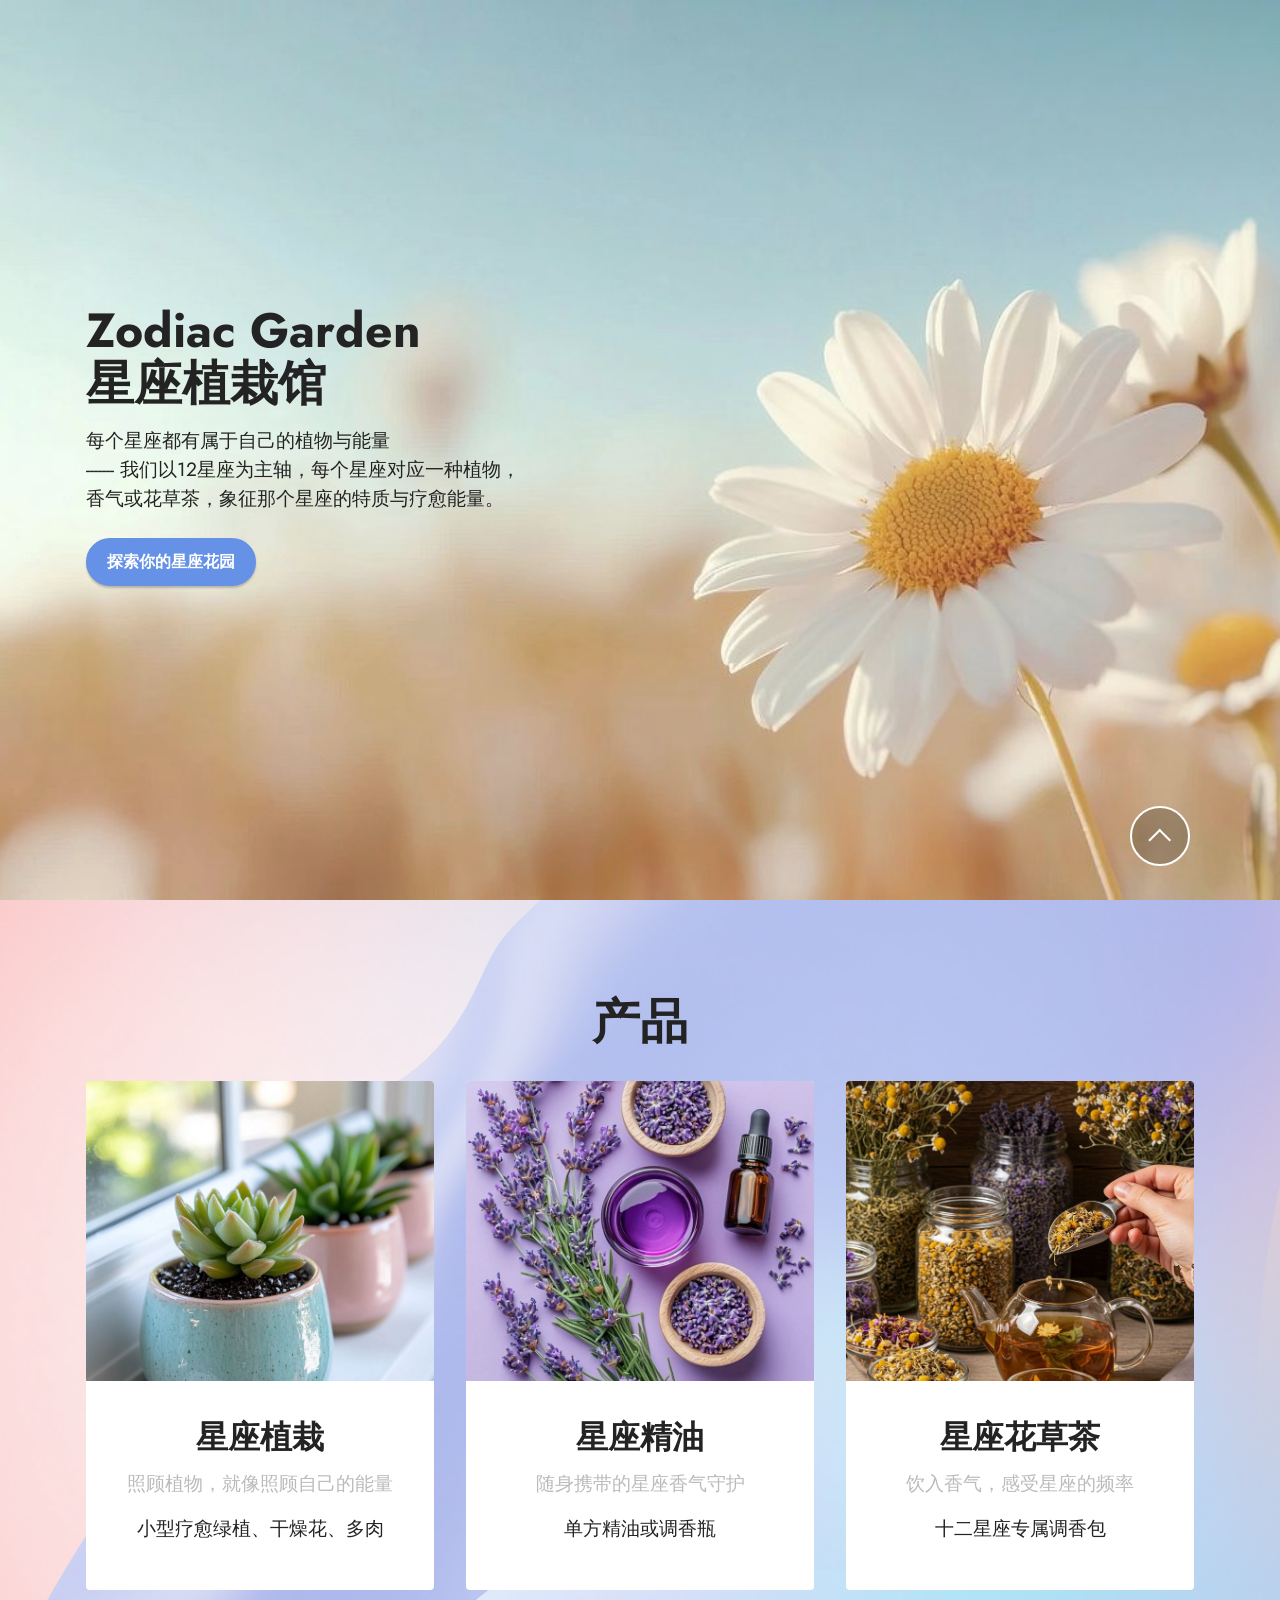
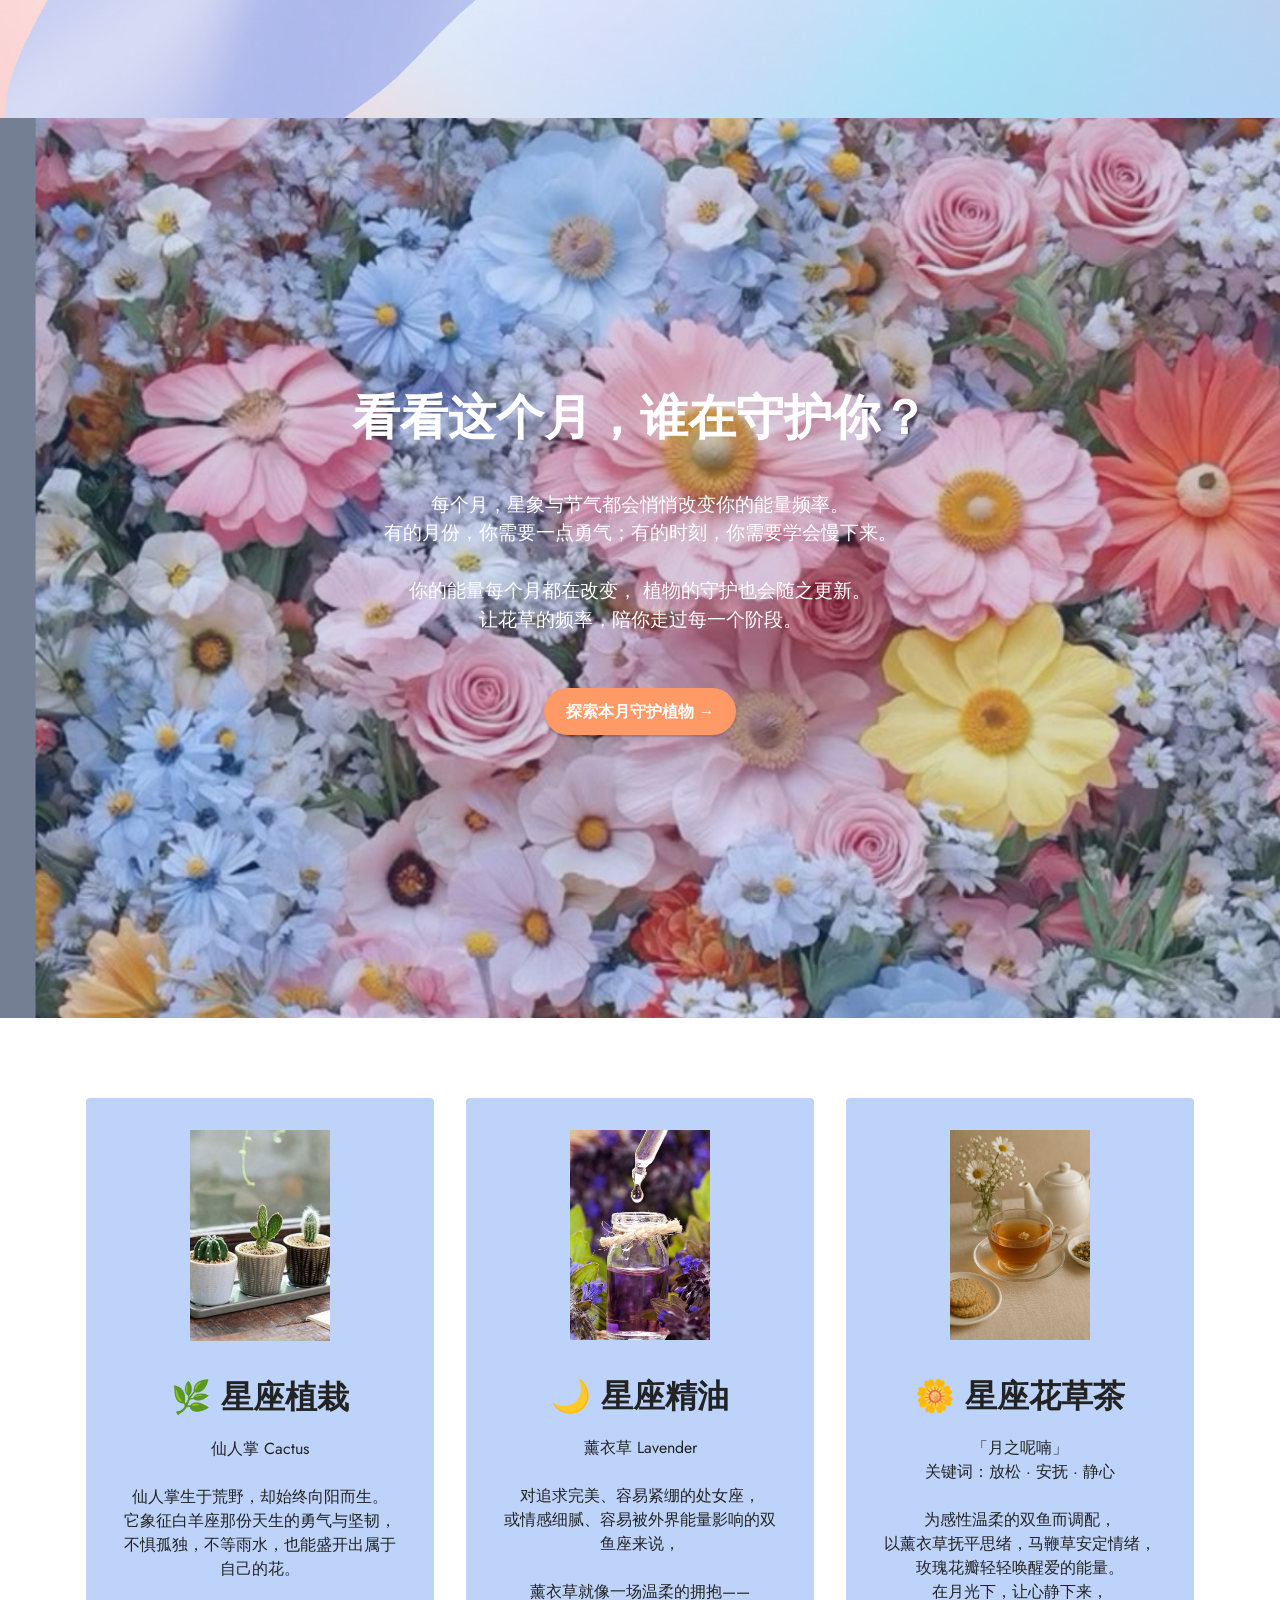
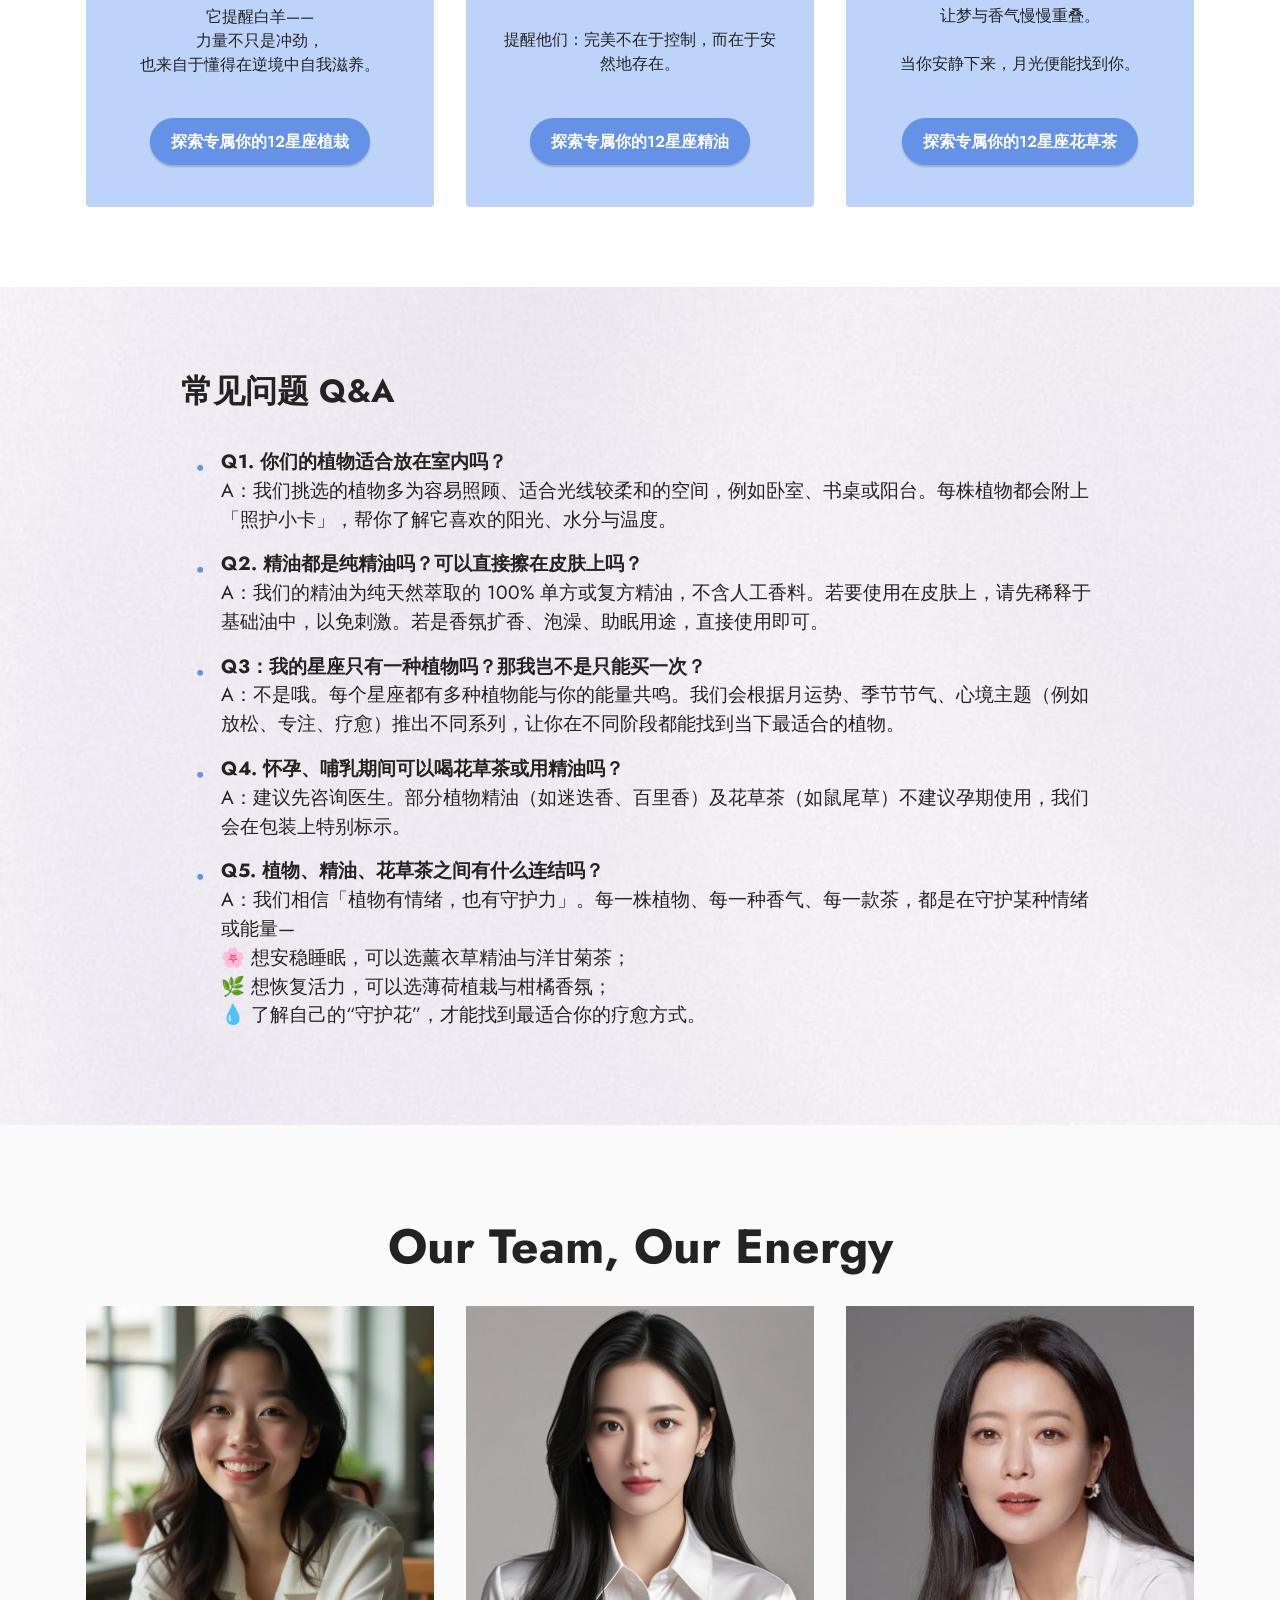
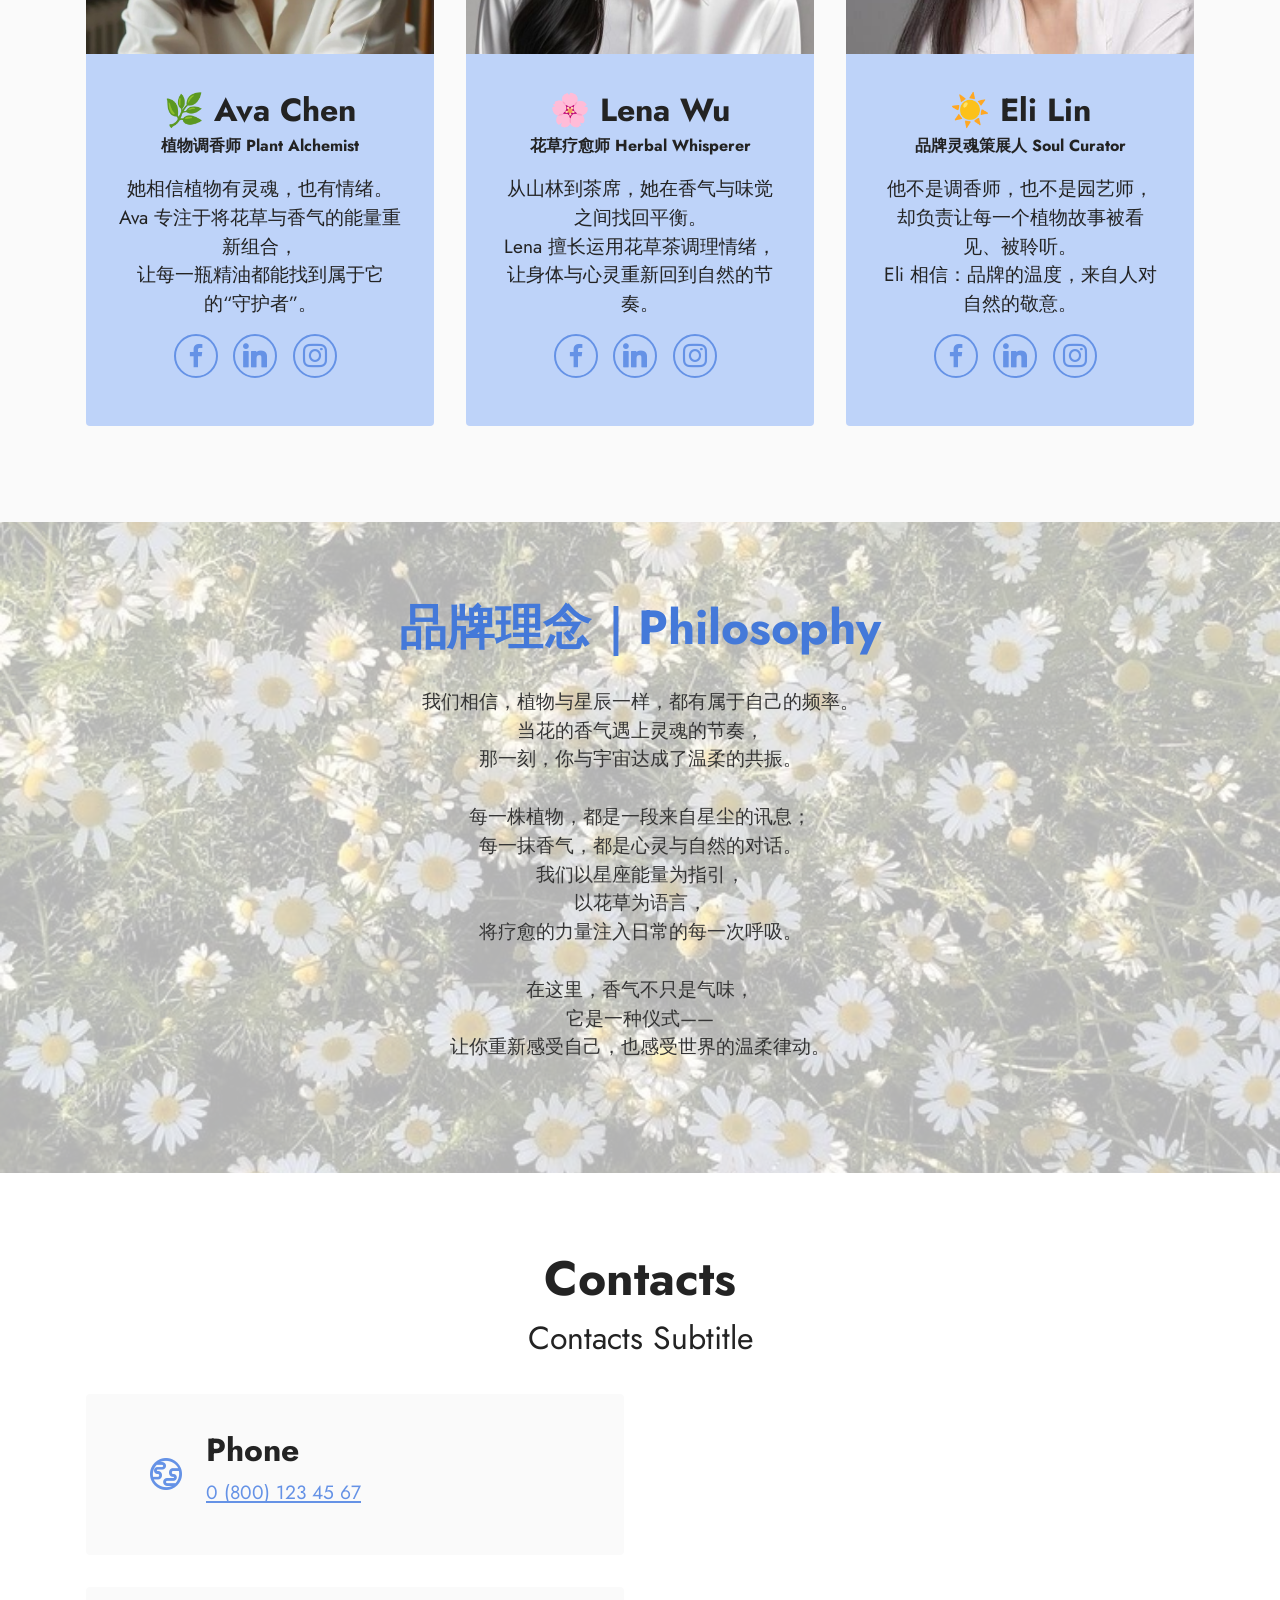
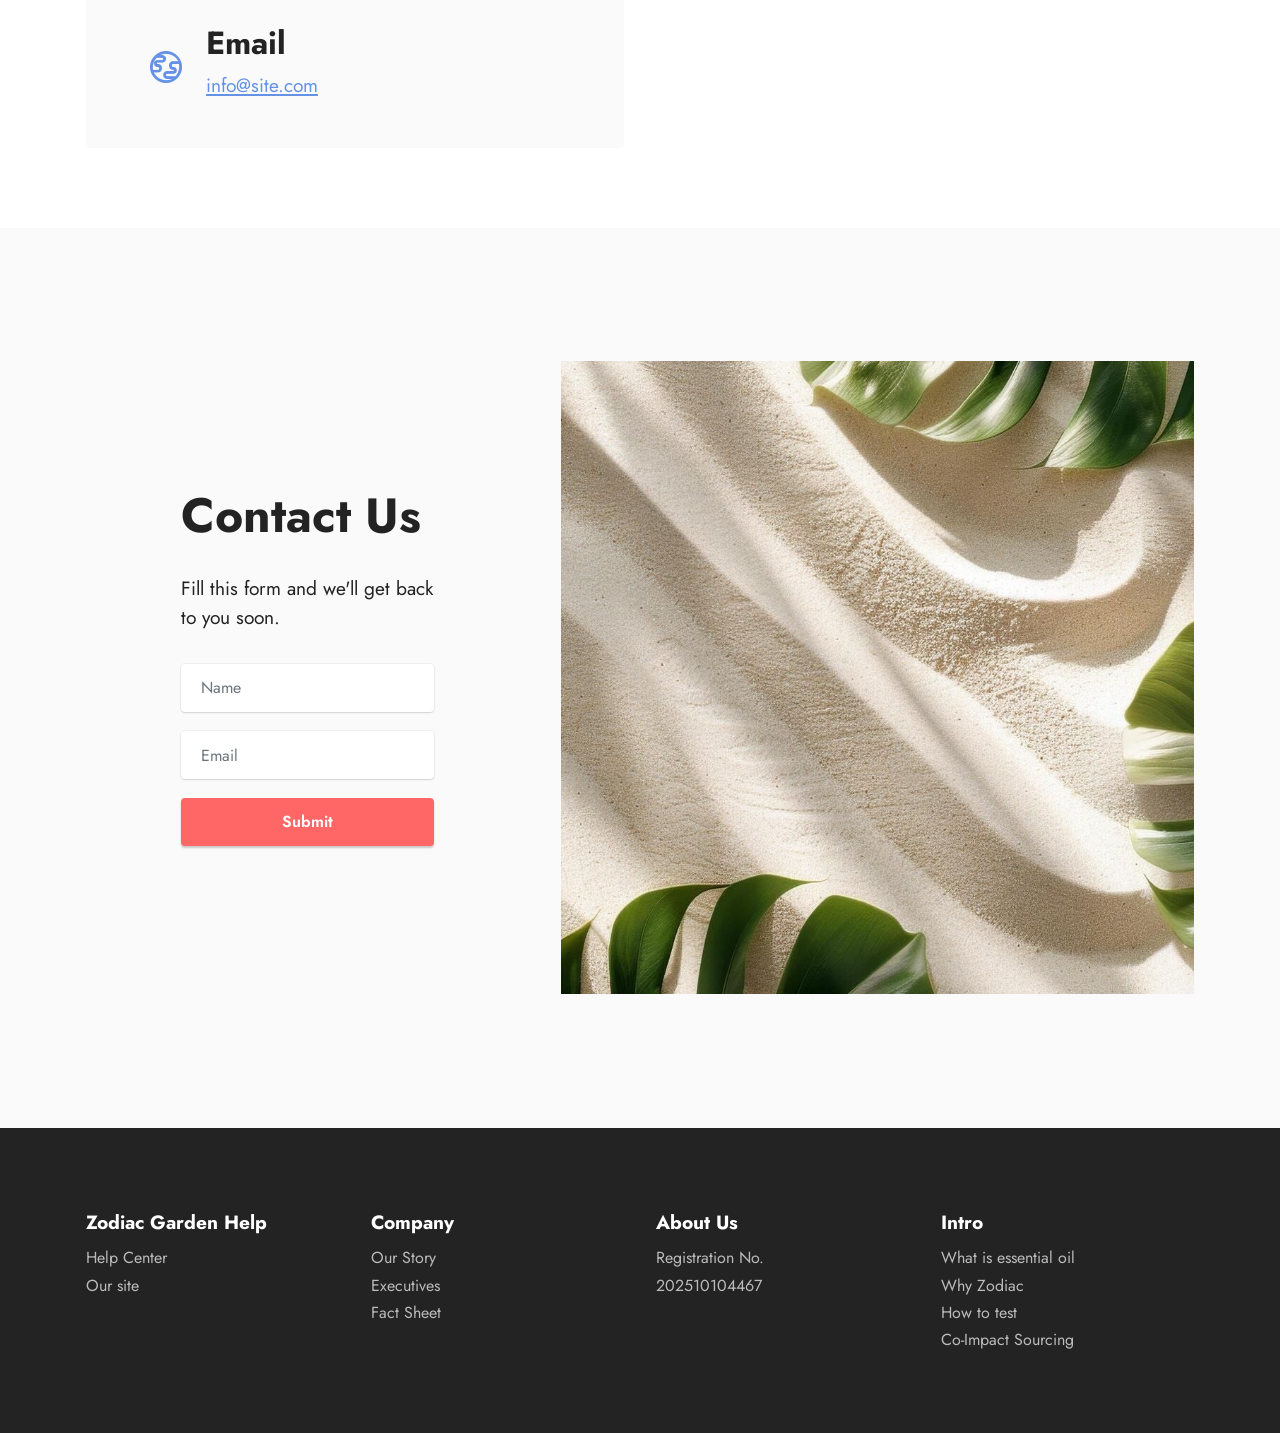
==== commit 41f2e993: "Update index.html" ====
--- a/index.html
+++ b/index.html
@@ -468,10 +468,10 @@
             
         </div>
     </div>
-</section><section style="background-color: #fff; font-family: -apple-system, BlinkMacSystemFont, 'Segoe UI', 'Roboto', 'Helvetica Neue', Arial, sans-serif; color:#aaa; font-size:12px; padding: 0; align-items: center; display: flex;"><a href="https://mobirise.site/c" style="flex: 1 1; height: 3rem; padding-left: 1rem;"></a><p style="flex: 0 0 auto; margin:0; padding-right:1rem;"><a href="https://mobirise.site/r" style="color:#aaa;">This web page</a> was built with Mobirise templates</p></section><script src="assets/web/assets/jquery/jquery.min.js"></script>  <script src="assets/popper/popper.min.js"></script>  <script src="assets/tether/tether.min.js"></script>  <script src="assets/bootstrap/js/bootstrap.min.js"></script>  <script src="assets/smoothscroll/smooth-scroll.js"></script>  <script src="assets/viewportchecker/jquery.viewportchecker.js"></script>  <script src="assets/parallax/jarallax.min.js"></script>  <script src="assets/theme/js/script.js"></script>  <script src="assets/formoid/formoid.min.js"></script>  
+</section>
   
   
  <div id="scrollToTop" class="scrollToTop mbr-arrow-up"><a style="text-align: center;"><i class="mbr-arrow-up-icon mbr-arrow-up-icon-cm cm-icon cm-icon-smallarrow-up"></i></a></div>
     <input name="animation" type="hidden">
   </body>
-</html>+</html>
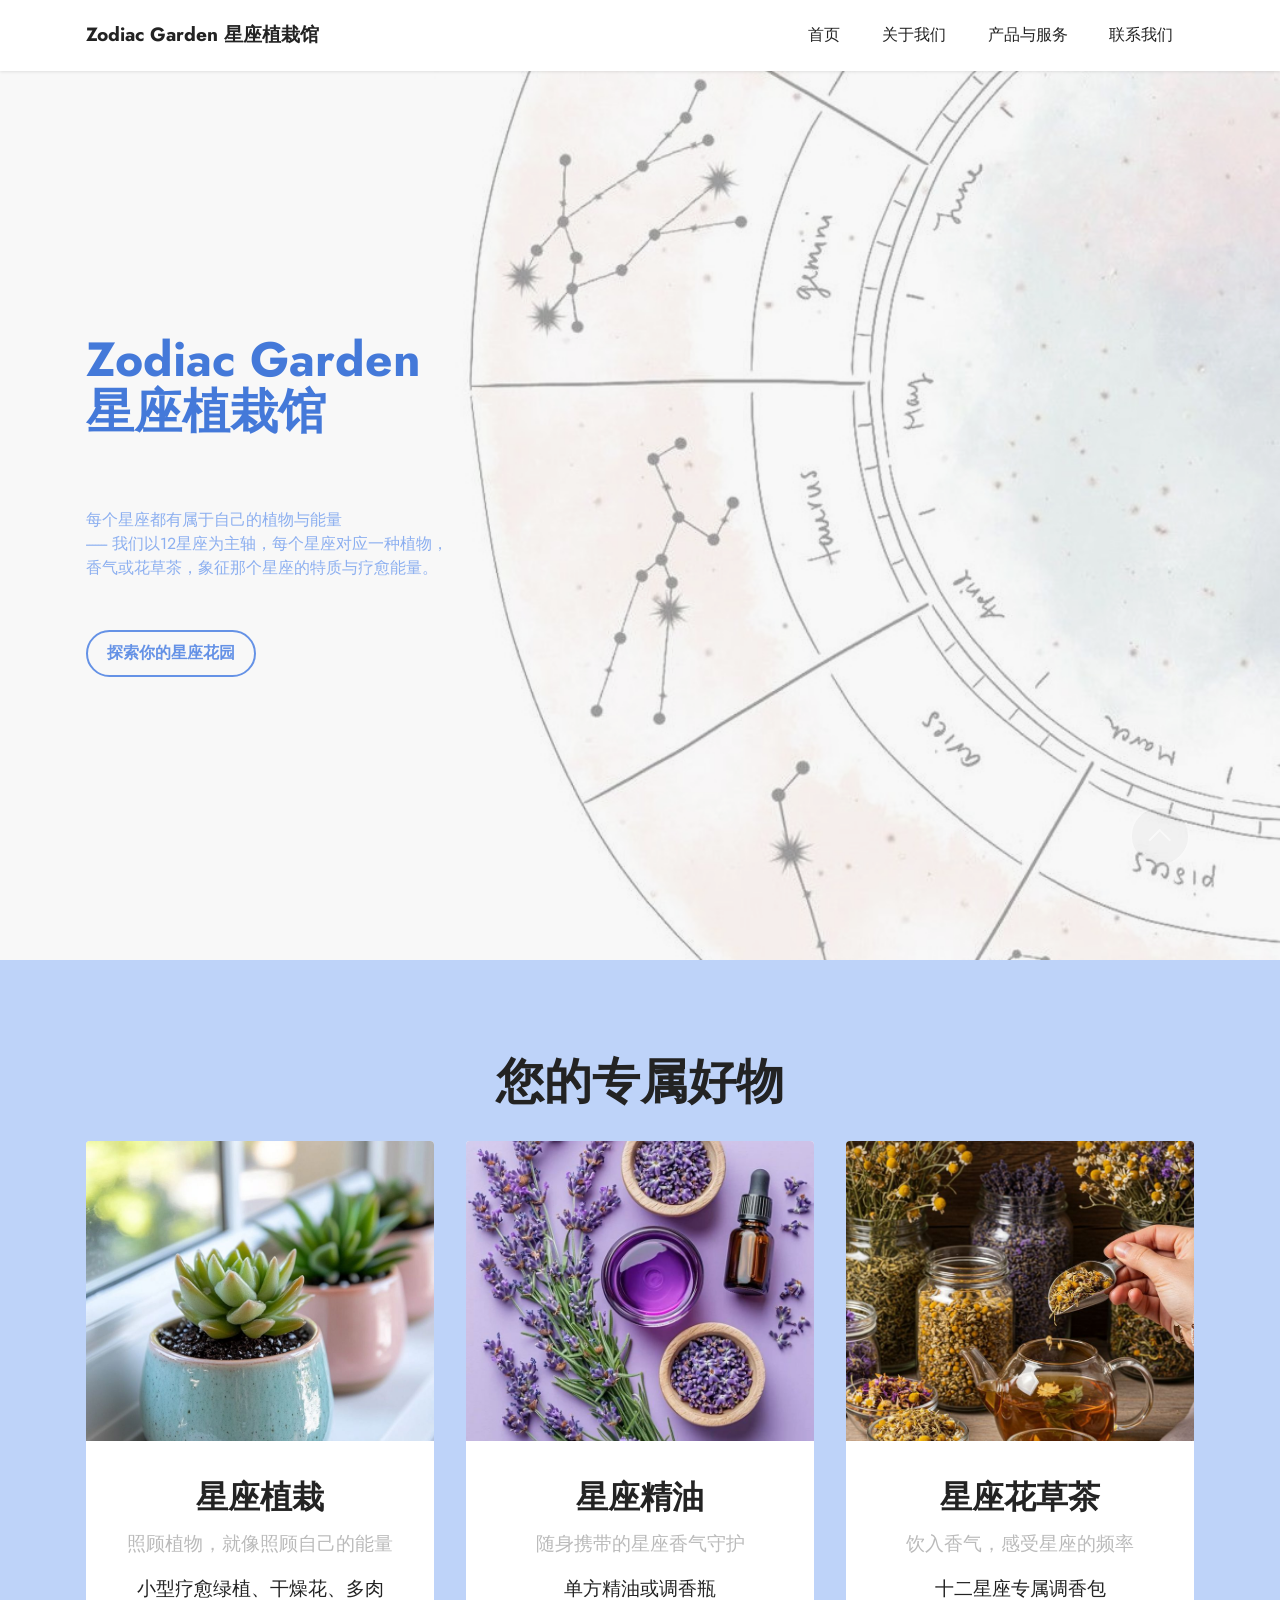
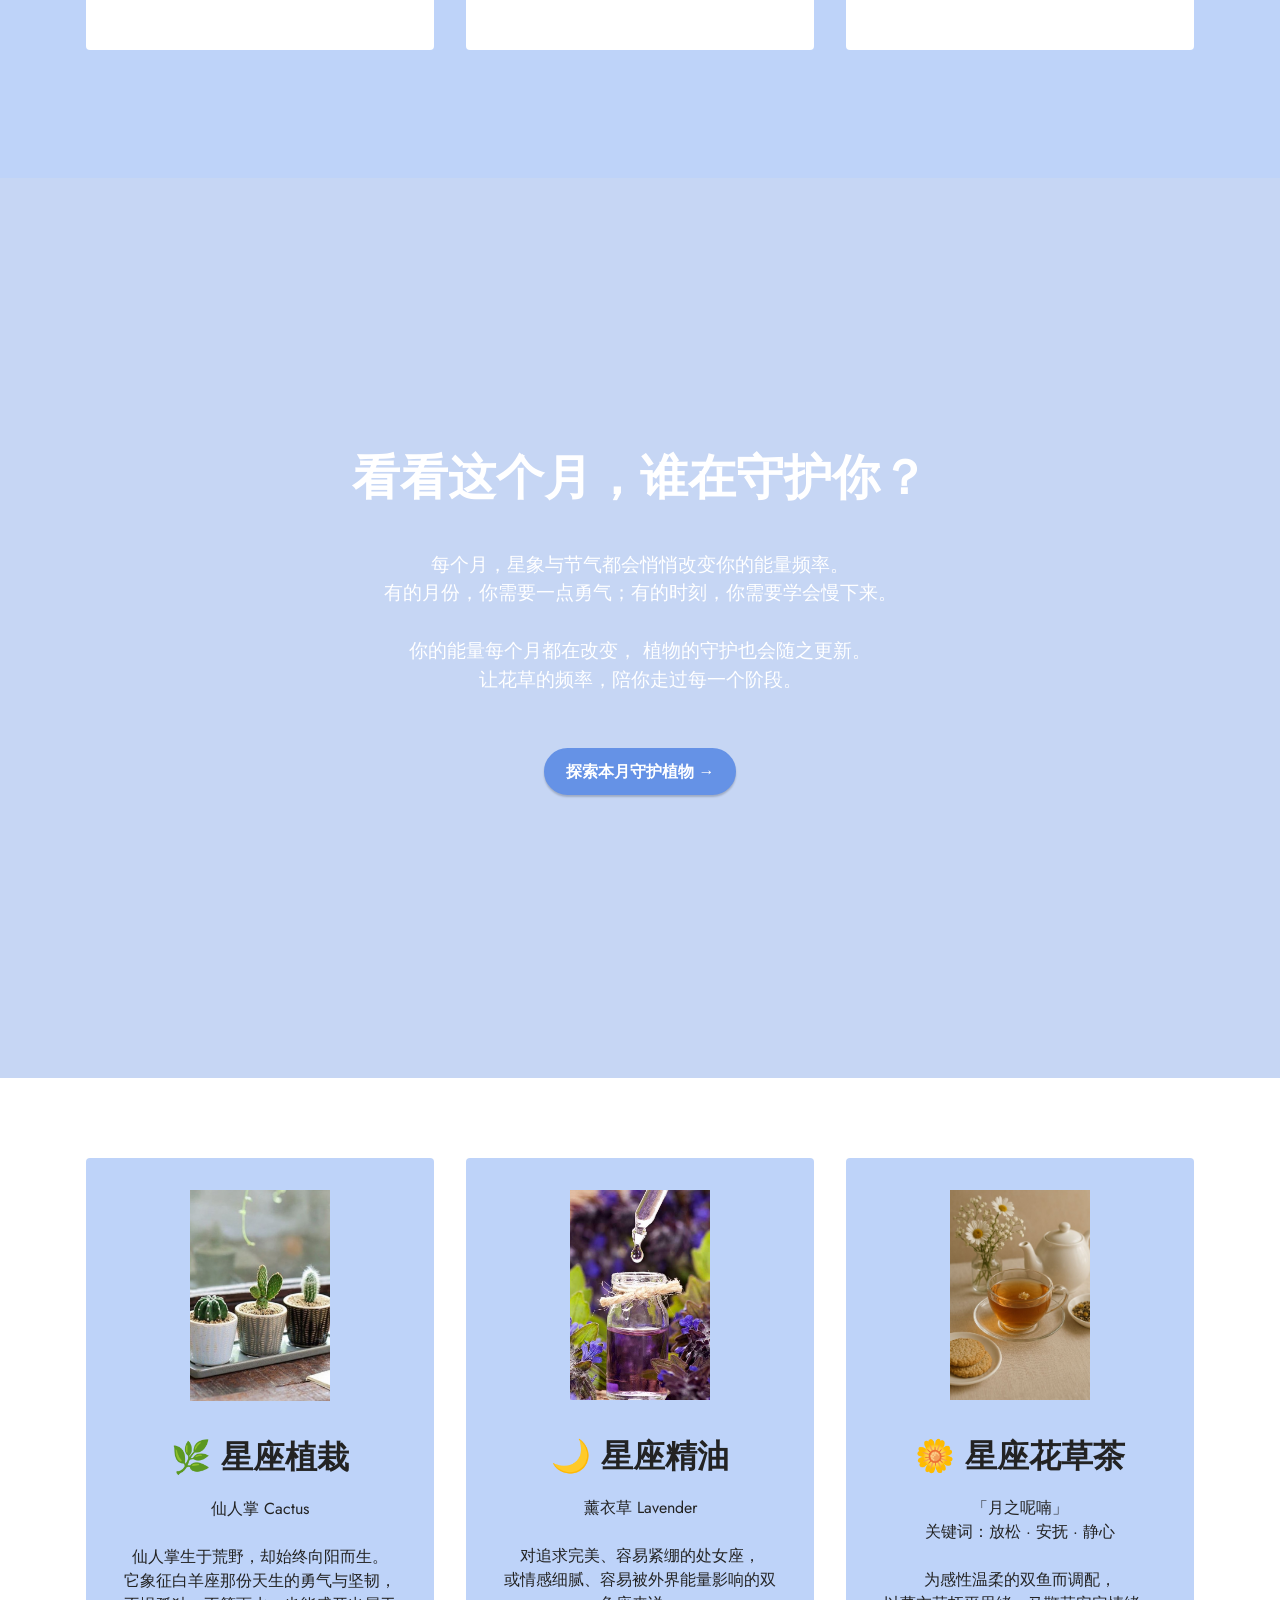
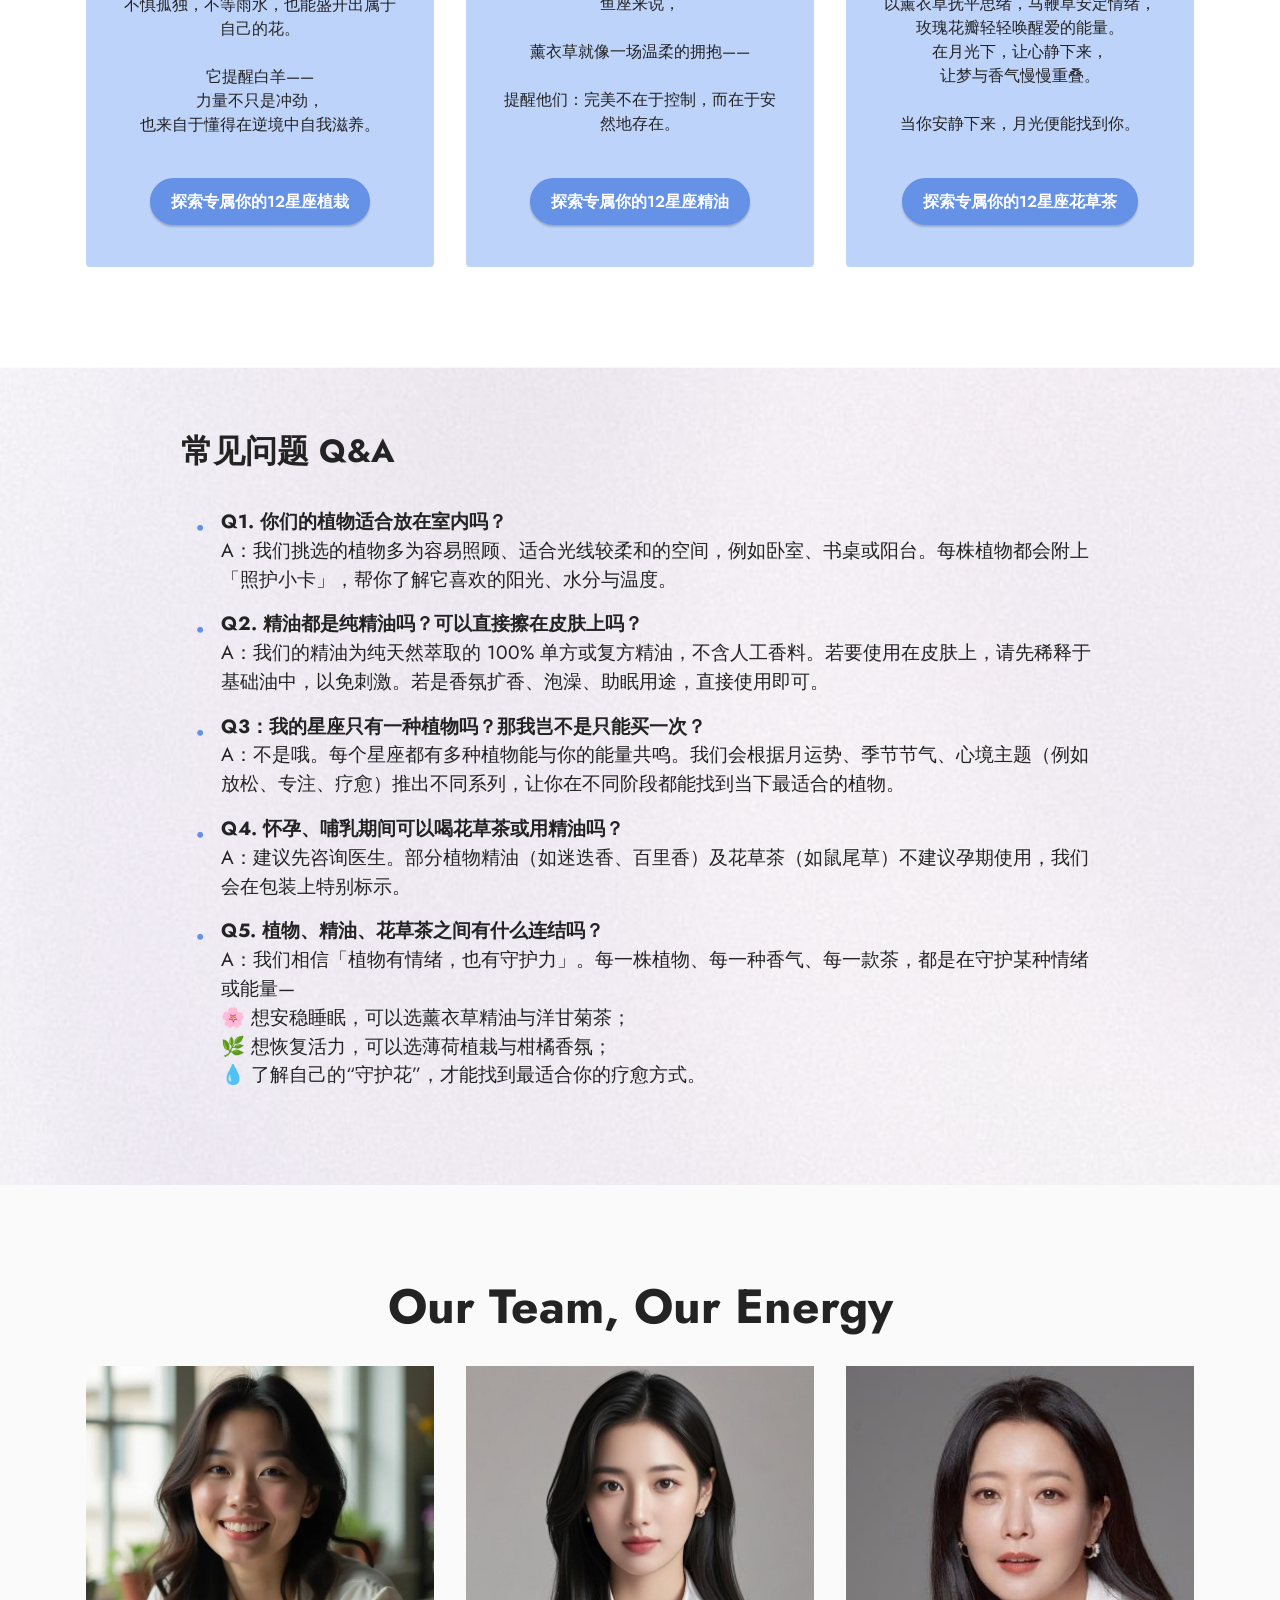
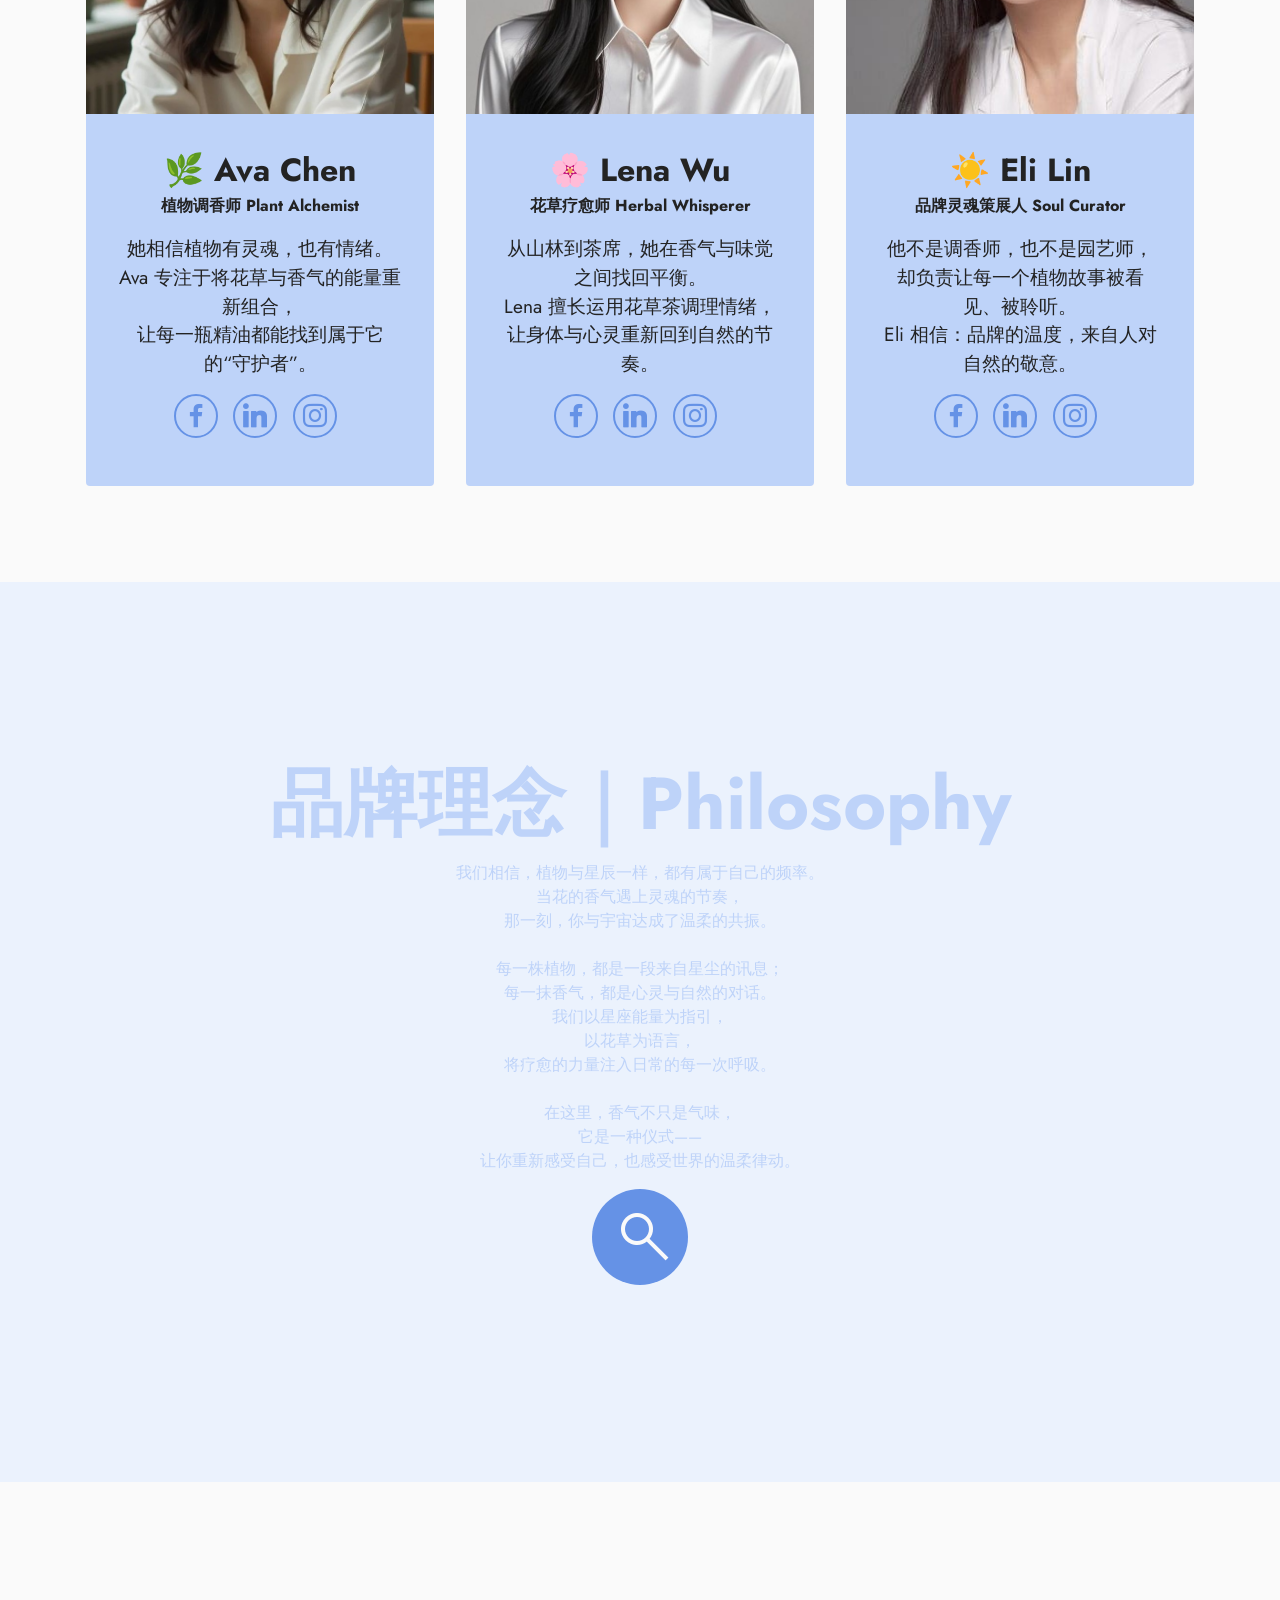
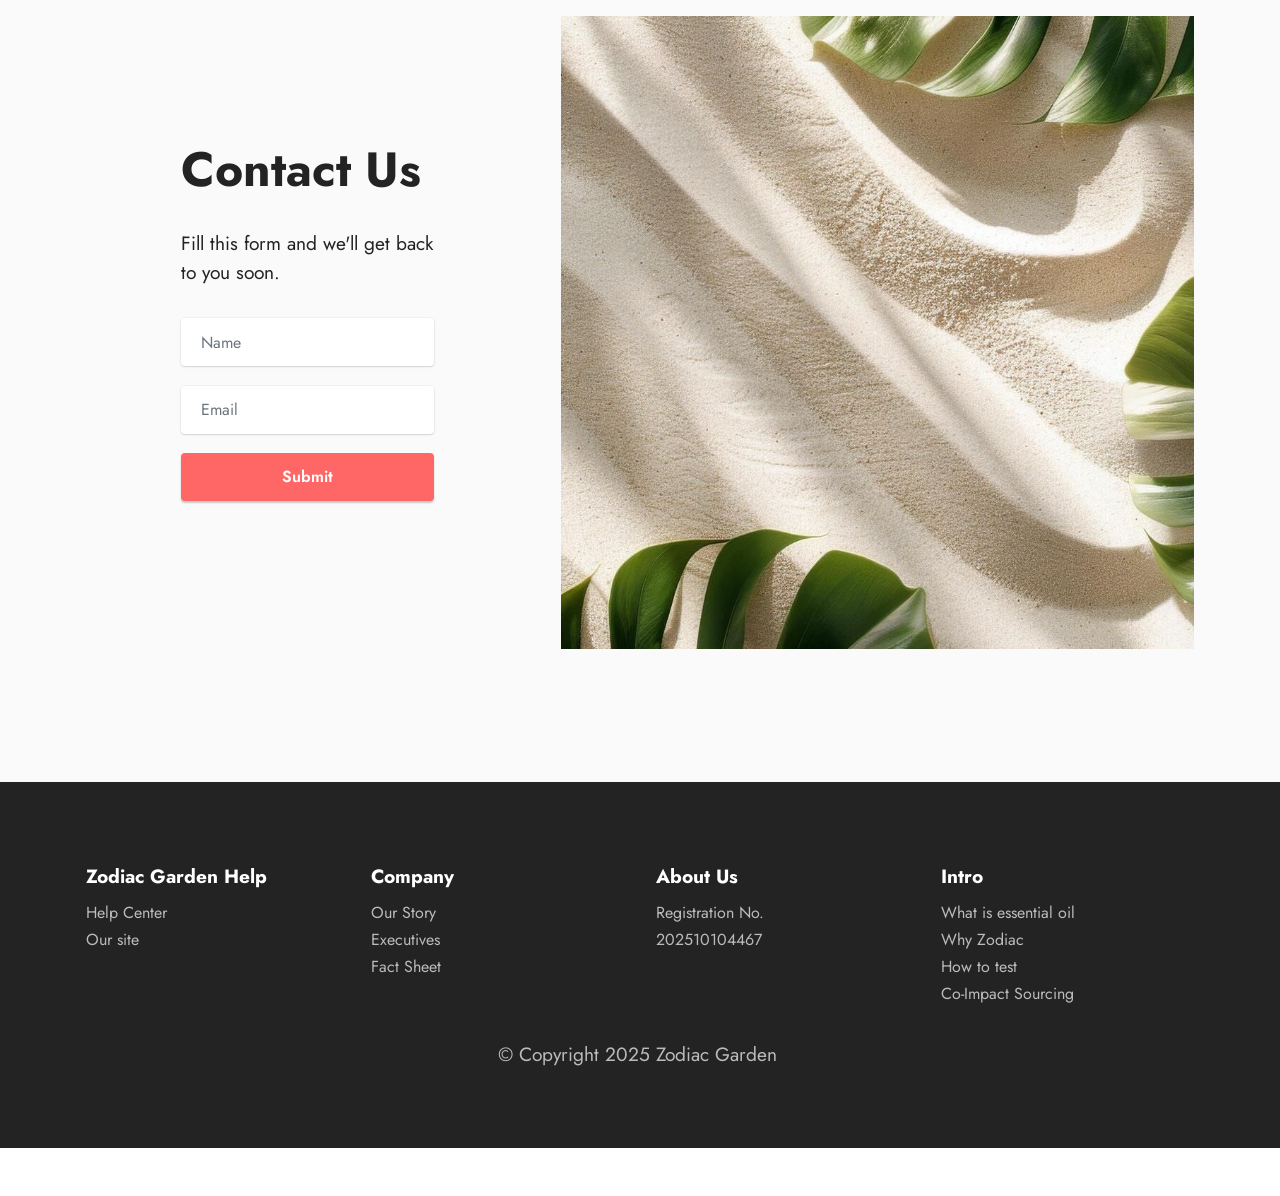
==== commit b8d61cc9: "create github pages" ====
--- a/index.html
+++ b/index.html
@@ -6,17 +6,18 @@
   <meta http-equiv="X-UA-Compatible" content="IE=edge">
   <meta name="generator" content="Mobirise v5.3.0, mobirise.com">
   <meta name="viewport" content="width=device-width, initial-scale=1, minimum-scale=1">
-  <link rel="shortcut icon" href="assets/images/logo5.png" type="image/x-icon">
+  <link rel="shortcut icon" href="assets/images/logo.png" type="image/x-icon">
   <meta name="description" content="">
   
   
-  <title>Home</title>
+  <title>Zodiac Garden | Michelle </title>
   <link rel="stylesheet" href="assets/web/assets/mobirise-icons2/mobirise2.css">
   <link rel="stylesheet" href="assets/tether/tether.min.css">
   <link rel="stylesheet" href="assets/bootstrap/css/bootstrap.min.css">
   <link rel="stylesheet" href="assets/bootstrap/css/bootstrap-grid.min.css">
   <link rel="stylesheet" href="assets/bootstrap/css/bootstrap-reboot.min.css">
   <link rel="stylesheet" href="assets/animatecss/animate.css">
+  <link rel="stylesheet" href="assets/dropdown/css/style.css">
   <link rel="stylesheet" href="assets/socicon/css/styles.css">
   <link rel="stylesheet" href="assets/theme/css/style.css">
   <link rel="preload" as="style" href="assets/mobirise/css/mbr-additional.css"><link rel="stylesheet" href="assets/mobirise/css/mbr-additional.css" type="text/css">
@@ -27,20 +28,51 @@
 </head>
 <body>
   
-  <section class="header1 cid-uYOvRvvKVr mbr-fullscreen" id="header1-0">
-
-    
-
-    <div class="mbr-overlay" style="opacity: 0.1; background-color: rgb(250, 250, 250);"></div>
+  <section class="menu menu1 cid-uYUrfOEdbM" once="menu" id="menu1-z">
+    
+
+    <nav class="navbar navbar-dropdown navbar-fixed-top navbar-expand-lg">
+        <div class="container">
+            <div class="navbar-brand">
+                
+                <span class="navbar-caption-wrap"><a class="navbar-caption text-black display-7" href="https://mobiri.se">Zodiac Garden 星座植栽馆</a></span>
+            </div>
+            <button class="navbar-toggler" type="button" data-toggle="collapse" data-target="#navbarSupportedContent" aria-controls="navbarNavAltMarkup" aria-expanded="false" aria-label="Toggle navigation">
+                <div class="hamburger">
+                    <span></span>
+                    <span></span>
+                    <span></span>
+                    <span></span>
+                </div>
+            </button>
+            <div class="collapse navbar-collapse" id="navbarSupportedContent">
+                <ul class="navbar-nav nav-dropdown nav-right" data-app-modern-menu="true"><li class="nav-item"><a class="nav-link link text-black text-primary display-4" href="#">
+                            首页</a></li><li class="nav-item"><a class="nav-link link text-black text-primary display-4" href="#">关于我们</a></li>
+                    <li class="nav-item"><a class="nav-link link text-black text-primary display-4" href="#">
+                            产品与服务</a></li>
+                    <li class="nav-item"><a class="nav-link link text-black text-primary display-4" href="#">联系我们</a>
+                    </li></ul>
+                
+                
+            </div>
+        </div>
+    </nav>
+</section>
+
+<section class="header1 cid-uYOvRvvKVr mbr-fullscreen" id="header1-0">
+
+    
+
+    <div class="mbr-overlay" style="opacity: 0.1; background-color: rgb(187, 187, 187);"></div>
 
     <div class="container">
         <div class="row">
             <div class="col-12 col-lg-5">
-                <h1 class="mbr-section-title mbr-fonts-style mb-3 display-2"><strong>Zodiac Garden</strong><br><strong>星座植栽馆</strong></h1>
-                
-                <p class="mbr-text mbr-fonts-style display-7">
-                    每个星座都有属于自己的植物与能量<br>------- 我们以12星座为主轴，每个星座对应一种植物，香气或花草茶，象征那个星座的特质与疗愈能量。</p>
-                <div class="mbr-section-btn mt-3"><a class="btn btn-primary display-4" href="https://mobiri.se">探索你的星座花园</a></div>
+                <h1 class="mbr-section-title mbr-fonts-style mb-3 display-2"><strong>Zodiac Garden</strong><br><strong>星座植栽馆</strong><br><strong><br></strong></h1>
+                
+                <p class="mbr-text mbr-fonts-style display-4">
+                    每个星座都有属于自己的植物与能量<br>------- 我们以12星座为主轴，每个星座对应一种植物，<br>香气或花草茶，象征那个星座的特质与疗愈能量。<br><br></p>
+                <div class="mbr-section-btn mt-3"><a class="btn btn-primary-outline display-4" href="#">探索你的星座花园</a></div>
             </div>
         </div>
     </div>
@@ -48,11 +80,10 @@
 
 <section class="features4 cid-uYOvVQKrYN" id="features4-1">
     
-    <div class="mbr-overlay"></div>
+    
     <div class="container">
         <div class="mbr-section-head">
-            <h4 class="mbr-section-title mbr-fonts-style align-center mb-0 display-2">
-                <strong>产品</strong></h4>
+            <h4 class="mbr-section-title mbr-fonts-style align-center mb-0 display-2"><strong>您的专属好物</strong></h4>
             
         </div>
         <div class="row mt-4">
@@ -100,11 +131,11 @@
     </div>
 </section>
 
-<section class="header6 cid-uYPsZw2O3u mbr-fullscreen" id="header6-w">
-
-    
-
-    <div class="mbr-overlay" style="opacity: 0.2; background-color: rgb(68, 121, 217);"></div>
+<section class="header6 cid-uYPsZw2O3u mbr-fullscreen" data-bg-video="https://www.youtube.com/watch?v=gIHCNBIfDmE" id="header6-w">
+
+    
+
+    <div class="mbr-overlay" style="opacity: 0.3; background-color: rgb(68, 121, 217);"></div>
 
     <div class="align-center container">
         <div class="row justify-content-center">
@@ -112,7 +143,7 @@
                 <h1 class="mbr-section-title mbr-fonts-style mbr-white mb-3 display-2"><strong>看看这个月，谁在守护你？</strong></h1>
                 
                 <p class="mbr-text mbr-white mbr-fonts-style display-7"><br>每个月，星象与节气都会悄悄改变你的能量频率。 <br>有的月份，你需要一点勇气；有的时刻，你需要学会慢下来。 <br><br>你的能量每个月都在改变， 植物的守护也会随之更新。 <br>让花草的频率，陪你走过每一个阶段。<br><br></p>
-                <div class="mbr-section-btn mt-3"><a class="btn btn-danger display-4" href="https://mobiri.se">探索本月守护植物 → </a></div>
+                <div class="mbr-section-btn mt-3"><a class="btn btn-primary display-4" href="#">探索本月守护植物 → </a></div>
             </div>
         </div>
     </div>
@@ -135,7 +166,7 @@
                         <h5 class="card-title mbr-fonts-style mb-3 display-5"><strong>🌿 星座植栽</strong></h5>
                         <p class="mbr-text mbr-fonts-style mb-4 display-4">
                             仙人掌 Cactus<br><br>仙人掌生于荒野，却始终向阳而生。<br>它象征白羊座那份天生的勇气与坚韧，<br>不惧孤独，不等雨水，也能盛开出属于自己的花。<br><br>它提醒白羊——<br>力量不只是冲劲，<br>也来自于懂得在逆境中自我滋养。<br></p>
-                        <div class="mbr-section-btn mt-3"><a class="btn btn-primary display-4" href="https://mobiri.se">探索专属你的12星座植栽</a></div>
+                        <div class="mbr-section-btn mt-3"><a class="btn btn-primary display-4" href="#">探索专属你的12星座植栽</a></div>
                     </div>
                 </div>
             </div>
@@ -151,7 +182,7 @@
                         </h5>
                         <p class="mbr-text mbr-fonts-style mb-4 display-4">
                             薰衣草 Lavender<br><br>对追求完美、容易紧绷的处女座，<br>或情感细腻、容易被外界能量影响的双鱼座来说，<br><br>薰衣草就像一场温柔的拥抱——<br><br>提醒他们：完美不在于控制，而在于安然地存在。<br></p>
-                        <div class="mbr-section-btn mt-3"><a class="btn btn-primary display-4" href="https://mobiri.se">探索专属你的12星座精油</a></div>
+                        <div class="mbr-section-btn mt-3"><a class="btn btn-primary display-4" href="#">探索专属你的12星座精油</a></div>
                     </div>
                 </div>
             </div>
@@ -164,7 +195,7 @@
                         
                         <h5 class="card-title mbr-fonts-style mb-3 display-5"><strong>🌼 星座花草茶</strong></h5>
                         <p class="mbr-text mbr-fonts-style mb-4 display-4">「月之呢喃」<br>关键词：放松 · 安抚 · 静心<br><br>为感性温柔的双鱼而调配，<br>以薰衣草抚平思绪，马鞭草安定情绪，<br>玫瑰花瓣轻轻唤醒爱的能量。<br>在月光下，让心静下来，<br>让梦与香气慢慢重叠。<br><br>当你安静下来，月光便能找到你。<br></p>
-                        <div class="mbr-section-btn mt-3"><a class="btn btn-primary display-4" href="https://mobiri.se">探索专属你的12星座花草茶</a></div>
+                        <div class="mbr-section-btn mt-3"><a class="btn btn-primary display-4" href="#">探索专属你的12星座花草茶</a></div>
                     </div>
                 </div>
             </div>
@@ -308,69 +339,41 @@
     </div>
 </section>
 
-<section class="content4 cid-uYPgLSrOhy" id="content4-o">
-    
-    <div class="mbr-overlay" style="opacity: 0.7; background-color: rgb(255, 255, 255);">
-    </div>
-    <div class="container">
-        <div class="row justify-content-center">
-            <div class="title col-md-12 col-lg-10">
-                <h3 class="mbr-section-title mbr-fonts-style align-center mb-4 display-2">
+<section class="header17 cid-uZ5TwAPh46 mbr-fullscreen" data-bg-video="https://www.youtube.com/watch?v=8Oxw4BgqQ2Y" id="header17-12">
+
+    
+
+    <div class="mbr-overlay" style="opacity: 0.3; background-color: rgb(190, 211, 249);">
+    </div>
+
+    <div class="align-center container">
+        <div class="row justify-content-md-center">
+            <div class="col-md-10">
+                <h1 class="mbr-section-title mb-3 mbr-fonts-style display-1">
                     <strong>品牌理念｜Philosophy</strong>
-                </h3>
-                <h4 class="mbr-section-subtitle align-center mbr-fonts-style mb-4 display-7">
-                    我们相信，植物与星辰一样，都有属于自己的频率。
-                <div>当花的香气遇上灵魂的节奏，</div><div>那一刻，你与宇宙达成了温柔的共振。</div><div><br></div><div>每一株植物，都是一段来自星尘的讯息；</div><div>每一抹香气，都是心灵与自然的对话。</div><div>我们以星座能量为指引，</div><div>以花草为语言，</div><div>将疗愈的力量注入日常的每一次呼吸。</div><div><br></div><div>在这里，香气不只是气味，</div><div>它是一种仪式——</div><div>让你重新感受自己，也感受世界的温柔律动。</div></h4>
-                
-            </div>
-        </div>
-    </div>
-</section>
-
-<section class="contacts3 map1 cid-uYOw8Ai5Do" id="contacts3-5">
-
-    
-    
-    <div class="container">
-        <div class="mbr-section-head">
-            <h3 class="mbr-section-title mbr-fonts-style align-center mb-0 display-2">
-                <strong>Contacts</strong>
-            </h3>
-            <h4 class="mbr-section-subtitle mbr-fonts-style align-center mb-0 mt-2 display-5">
-                Contacts Subtitle
-            </h4>
-        </div>
-        <div class="row justify-content-center mt-4">
-            <div class="card col-12 col-md-6">
-                <div class="card-wrapper">
-                    <div class="image-wrapper">
-                        <span class="mbr-iconfont mobi-mbri-globe mobi-mbri"></span>
-                    </div>
-                    <div class="text-wrapper">
-                        <h6 class="card-title mbr-fonts-style mb-1 display-5">
-                            <strong>Phone</strong>
-                        </h6>
-                        <p class="mbr-text mbr-fonts-style display-7">
-                            <a href="tel:+12345678910" class="text-primary">0 (800) 123 45 67</a>
-                        </p>
-                    </div>
-                </div>
-                <div class="card-wrapper">
-                    <div class="image-wrapper">
-                        <span class="mbr-iconfont mobi-mbri-globe mobi-mbri"></span>
-                    </div>
-                    <div class="text-wrapper">
-                        <h6 class="card-title mbr-fonts-style mb-1 display-5">
-                            <strong>Email</strong>
-                        </h6>
-                        <p class="mbr-text mbr-fonts-style display-7">
-                            <a href="mailto:info@site.com" class="text-primary">info@site.com</a>
-                        </p>
-                    </div>
-                </div>
-            </div>
-            <div class="map-wrapper col-12 col-md-6">
-                <div class="google-map"><iframe frameborder="0" style="border:0" src="https://www.google.com/maps/embed/v1/place?key=AIzaSyBQ55g-IgRRgXrd803PTWDTb7kd6aAitNQ&amp;q=350 5th Ave, New York, NY 10118" allowfullscreen=""></iframe></div>
+                </h1>
+                <p class="mbr-text mb-3 mbr-fonts-style display-4">我们相信，植物与星辰一样，都有属于自己的频率。<br>当花的香气遇上灵魂的节奏，<br>那一刻，你与宇宙达成了温柔的共振。<br><br>每一株植物，都是一段来自星尘的讯息；<br>每一抹香气，都是心灵与自然的对话。<br>我们以星座能量为指引，<br>以花草为语言，<br>将疗愈的力量注入日常的每一次呼吸。<br><br>在这里，香气不只是气味，<br>它是一种仪式——<br>让你重新感受自己，也感受世界的温柔律动。</p>
+                <div class="mbr-media mb-3 show-modal" data-modal=".modalWindow">
+                    <div class="icon-wrapper">
+                        <span class="mbr-iconfont mobi-mbri-search mobi-mbri"></span>
+                    </div>
+                </div>
+                
+            </div>
+        </div>
+    </div>
+    <div>
+        <div class="modalWindow" style="display: none;">
+            <div class="modalWindow-container">
+                <div class="modalWindow-video-container">
+                    <div class="modalWindow-video">
+                        <iframe width="100%" height="100%" frameborder="0" allowfullscreen="1" data-src="https://www.youtube.com/watch?v=36YgDDJ7XSc"></iframe>
+                    </div>
+                    <a class="close" role="button" data-dismiss="modal">
+                        <span aria-hidden="true" class="mbr-iconfont mobi-mbri-close mobi-mbri closeModal"></span>
+                        <span class="sr-only">Close</span>
+                    </a>
+                </div>
             </div>
         </div>
     </div>
@@ -385,7 +388,7 @@
     <div class="container">
         <div class="row content-wrapper justify-content-center">
             <div class="col-lg-3 offset-lg-1 mbr-form" data-form-type="formoid">
-                <form action="https://mobirise.eu/" method="POST" class="mbr-form form-with-styler" data-form-title="Form Name"><input type="hidden" name="email" data-form-email="true" value="qy5VDlzOMvPmiYM/mXGM3GN0VZZ5MuyBuRdQKBk3a/KfIiy/x9IVARVwUCE0Ups+SaeEqBX5wnkdbTQw/Z3vMAqLBRrZHzT6f6it6/pc9UejgcS1VWuKQRqHOLMLnW/D">
+                <form action="https://mobirise.eu/" method="POST" class="mbr-form form-with-styler" data-form-title="Form Name"><input type="hidden" name="email" data-form-email="true" value="ynfzowT5JOOEkgsdQ01LHYx7oTw5FbR9ImBOmmRMtTUlo30JtqJV4tMSH4C9cDuroCyfW/m+CUPFcbThV6NfqZKzioBCEzPQCzKA/Trlizds1KnI6T25smWyNST4JFo8">
                     <div class="row">
                         <div hidden="hidden" data-form-alert="" class="alert alert-success col-12">Thanks for filling
                             out the form!</div>
@@ -465,13 +468,16 @@
                     <li class="mbr-text item-wrap">Co-Impact Sourcing</li>
                 </ul>
             </div>
-            
-        </div>
-    </div>
-</section>
+            <div class="col-12 mt-4">
+                <p class="mbr-text mb-0 mbr-fonts-style copyright align-center display-7">
+                    © Copyright 2025 Zodiac Garden&nbsp;</p>
+            </div>
+        </div>
+    </div>
+</section><section style="background-color: #fff; font-family: -apple-system, BlinkMacSystemFont, 'Segoe UI', 'Roboto', 'Helvetica Neue', Arial, sans-serif; color:#aaa; font-size:12px; padding: 0; align-items: center; display: flex;"><a href="https://mobirise.site/c" style="flex: 1 1; height: 3rem; padding-left: 1rem;"></a><p style="flex: 0 0 auto; margin:0; padding-right:1rem;">Mobirise web creator - <a href="https://mobirise.site/o" style="color:#aaa;">Try here</a></p></section><script src="assets/web/assets/jquery/jquery.min.js"></script>  <script src="assets/popper/popper.min.js"></script>  <script src="assets/tether/tether.min.js"></script>  <script src="assets/bootstrap/js/bootstrap.min.js"></script>  <script src="assets/smoothscroll/smooth-scroll.js"></script>  <script src="assets/viewportchecker/jquery.viewportchecker.js"></script>  <script src="assets/dropdown/js/nav-dropdown.js"></script>  <script src="assets/dropdown/js/navbar-dropdown.js"></script>  <script src="assets/touchswipe/jquery.touch-swipe.min.js"></script>  <script src="assets/ytplayer/jquery.mb.ytplayer.min.js"></script>  <script src="assets/vimeoplayer/jquery.mb.vimeo_player.js"></script>  <script src="assets/parallax/jarallax.min.js"></script>  <script src="assets/playervimeo/vimeo_player.js"></script>  <script src="assets/theme/js/script.js"></script>  <script src="assets/formoid/formoid.min.js"></script>  
   
   
  <div id="scrollToTop" class="scrollToTop mbr-arrow-up"><a style="text-align: center;"><i class="mbr-arrow-up-icon mbr-arrow-up-icon-cm cm-icon cm-icon-smallarrow-up"></i></a></div>
     <input name="animation" type="hidden">
   </body>
-</html>
+</html>
--- a/assets/dropdown/css/style.css
+++ b/assets/dropdown/css/style.css
@@ -0,0 +1,265 @@
+.navbar-dropdown {
+  left: 0;
+  padding: 0;
+  position: absolute;
+  right: 0;
+  top: 0;
+  transition: all 0.45s ease;
+  z-index: 1030;
+  background: #282828; }
+  .navbar-dropdown .navbar-logo {
+    margin-right: 0.8rem;
+    transition: margin 0.3s ease-in-out;
+    vertical-align: middle; }
+    .navbar-dropdown .navbar-logo img {
+      height: 3.125rem;
+      transition: all 0.3s ease-in-out; }
+    .navbar-dropdown .navbar-logo.mbr-iconfont {
+      font-size: 3.125rem;
+      line-height: 3.125rem; }
+  .navbar-dropdown .navbar-caption {
+    font-weight: 700;
+    white-space: normal;
+    vertical-align: -4px;
+    line-height: 3.125rem !important; }
+    .navbar-dropdown .navbar-caption, .navbar-dropdown .navbar-caption:hover {
+      color: inherit;
+      text-decoration: none; }
+  .navbar-dropdown .mbr-iconfont + .navbar-caption {
+    vertical-align: -1px; }
+  .navbar-dropdown.navbar-fixed-top {
+    position: fixed; }
+  .navbar-dropdown .navbar-brand span {
+    vertical-align: -4px; }
+  .navbar-dropdown.bg-color.transparent {
+    background: none; }
+  .navbar-dropdown.navbar-short .navbar-brand {
+    padding: 0.625rem 0; }
+    .navbar-dropdown.navbar-short .navbar-brand span {
+      vertical-align: -1px; }
+  .navbar-dropdown.navbar-short .navbar-caption {
+    line-height: 2.375rem !important;
+    vertical-align: -2px; }
+  .navbar-dropdown.navbar-short .navbar-logo {
+    margin-right: 0.5rem; }
+    .navbar-dropdown.navbar-short .navbar-logo img {
+      height: 2.375rem; }
+    .navbar-dropdown.navbar-short .navbar-logo.mbr-iconfont {
+      font-size: 2.375rem;
+      line-height: 2.375rem; }
+  .navbar-dropdown.navbar-short .mbr-table-cell {
+    height: 3.625rem; }
+  .navbar-dropdown .navbar-close {
+    left: 0.6875rem;
+    position: fixed;
+    top: 0.75rem;
+    z-index: 1000; }
+  .navbar-dropdown .hamburger-icon {
+    content: "";
+    display: inline-block;
+    vertical-align: middle;
+    width: 16px;
+    -webkit-box-shadow: 0 -6px 0 1px #282828,0 0 0 1px #282828,0 6px 0 1px #282828;
+    -moz-box-shadow: 0 -6px 0 1px #282828,0 0 0 1px #282828,0 6px 0 1px #282828;
+    box-shadow: 0 -6px 0 1px #282828,0 0 0 1px #282828,0 6px 0 1px #282828; }
+
+.dropdown-menu .dropdown-toggle[data-toggle="dropdown-submenu"]::after {
+  border-bottom: 0.35em solid transparent;
+  border-left: 0.35em solid;
+  border-right: 0;
+  border-top: 0.35em solid transparent;
+  margin-left: 0.3rem; }
+
+.dropdown-menu .dropdown-item:focus {
+  outline: 0; }
+
+.nav-dropdown {
+  font-size: 0.75rem;
+  font-weight: 500;
+  height: auto !important; }
+  .nav-dropdown .nav-btn {
+    padding-left: 1rem; }
+  .nav-dropdown .link {
+    margin: .667em 1.667em;
+    font-weight: 500;
+    padding: 0;
+    transition: color .2s ease-in-out; }
+    .nav-dropdown .link.dropdown-toggle {
+      margin-right: 2.583em; }
+      .nav-dropdown .link.dropdown-toggle::after {
+        margin-left: .25rem;
+        border-top: 0.35em solid;
+        border-right: 0.35em solid transparent;
+        border-left: 0.35em solid transparent;
+        border-bottom: 0; }
+      .nav-dropdown .link.dropdown-toggle[aria-expanded="true"] {
+        margin: 0;
+        padding: 0.667em 3.263em  0.667em 1.667em; }
+  .nav-dropdown .link::after,
+  .nav-dropdown .dropdown-item::after {
+    color: inherit; }
+  .nav-dropdown .btn {
+    font-size: 0.75rem;
+    font-weight: 700;
+    letter-spacing: 0;
+    margin-bottom: 0;
+    padding-left: 1.25rem;
+    padding-right: 1.25rem; }
+  .nav-dropdown .dropdown-menu {
+    border-radius: 0;
+    border: 0;
+    left: 0;
+    margin: 0;
+    padding-bottom: 1.25rem;
+    padding-top: 1.25rem;
+    position: relative; }
+  .nav-dropdown .dropdown-submenu {
+    margin-left: 0.125rem;
+    top: 0; }
+  .nav-dropdown .dropdown-item {
+    font-weight: 500;
+    line-height: 2;
+    padding: 0.3846em 4.615em 0.3846em 1.5385em;
+    position: relative;
+    transition: color .2s ease-in-out, background-color .2s ease-in-out; }
+    .nav-dropdown .dropdown-item::after {
+      margin-top: -0.3077em;
+      position: absolute;
+      right: 1.1538em;
+      top: 50%; }
+    .nav-dropdown .dropdown-item:focus, .nav-dropdown .dropdown-item:hover {
+      background: none; }
+
+@media (max-width: 767px) {
+  .nav-dropdown.navbar-toggleable-sm {
+    bottom: 0;
+    display: none;
+    left: 0;
+    overflow-x: hidden;
+    position: fixed;
+    top: 0;
+    transform: translateX(-100%);
+    -ms-transform: translateX(-100%);
+    -webkit-transform: translateX(-100%);
+    width: 18.75rem;
+    z-index: 999; } }
+.nav-dropdown.navbar-toggleable-xl {
+  bottom: 0;
+  display: none;
+  left: 0;
+  overflow-x: hidden;
+  position: fixed;
+  top: 0;
+  transform: translateX(-100%);
+  -ms-transform: translateX(-100%);
+  -webkit-transform: translateX(-100%);
+  width: 18.75rem;
+  z-index: 999; }
+
+.nav-dropdown-sm {
+  display: block !important;
+  overflow-x: hidden;
+  overflow: auto;
+  padding-top: 3.875rem; }
+  .nav-dropdown-sm::after {
+    content: "";
+    display: block;
+    height: 3rem;
+    width: 100%; }
+  .nav-dropdown-sm.collapse.in ~ .navbar-close {
+    display: block !important; }
+  .nav-dropdown-sm.collapsing, .nav-dropdown-sm.collapse.in {
+    transform: translateX(0);
+    -ms-transform: translateX(0);
+    -webkit-transform: translateX(0);
+    transition: all 0.25s ease-out;
+    -webkit-transition: all 0.25s ease-out;
+    background: #282828; }
+  .nav-dropdown-sm.collapsing[aria-expanded="false"] {
+    transform: translateX(-100%);
+    -ms-transform: translateX(-100%);
+    -webkit-transform: translateX(-100%); }
+  .nav-dropdown-sm .nav-item {
+    display: block;
+    margin-left: 0 !important;
+    padding-left: 0; }
+  .nav-dropdown-sm .link,
+  .nav-dropdown-sm .dropdown-item {
+    border-top: 1px dotted rgba(255, 255, 255, 0.1);
+    font-size: 0.8125rem;
+    line-height: 1.6;
+    margin: 0 !important;
+    padding: 0.875rem 2.4rem 0.875rem 1.5625rem !important;
+    position: relative;
+    white-space: normal; }
+    .nav-dropdown-sm .link:focus, .nav-dropdown-sm .link:hover,
+    .nav-dropdown-sm .dropdown-item:focus,
+    .nav-dropdown-sm .dropdown-item:hover {
+      background: rgba(0, 0, 0, 0.2) !important;
+      color: #c0a375; }
+  .nav-dropdown-sm .nav-btn {
+    position: relative;
+    padding: 1.5625rem 1.5625rem 0 1.5625rem; }
+    .nav-dropdown-sm .nav-btn::before {
+      border-top: 1px dotted rgba(255, 255, 255, 0.1);
+      content: "";
+      left: 0;
+      position: absolute;
+      top: 0;
+      width: 100%; }
+    .nav-dropdown-sm .nav-btn + .nav-btn {
+      padding-top: 0.625rem; }
+      .nav-dropdown-sm .nav-btn + .nav-btn::before {
+        display: none; }
+  .nav-dropdown-sm .btn {
+    padding: 0.625rem 0; }
+  .nav-dropdown-sm .dropdown-toggle[data-toggle="dropdown-submenu"]::after {
+    margin-left: .25rem;
+    border-top: 0.35em solid;
+    border-right: 0.35em solid transparent;
+    border-left: 0.35em solid transparent;
+    border-bottom: 0; }
+  .nav-dropdown-sm .dropdown-toggle[data-toggle="dropdown-submenu"][aria-expanded="true"]::after {
+    border-top: 0;
+    border-right: 0.35em solid transparent;
+    border-left: 0.35em solid transparent;
+    border-bottom: 0.35em solid; }
+  .nav-dropdown-sm .dropdown-menu {
+    margin: 0;
+    padding: 0;
+    position: relative;
+    top: 0;
+    left: 0;
+    width: 100%;
+    border: 0;
+    float: none;
+    border-radius: 0;
+    background: none; }
+  .nav-dropdown-sm .dropdown-submenu {
+    left: 100%;
+    margin-left: 0.125rem;
+    margin-top: -1.25rem;
+    top: 0; }
+
+.navbar-toggleable-sm .nav-dropdown .dropdown-menu {
+  position: absolute; }
+
+.navbar-toggleable-sm .nav-dropdown .dropdown-submenu {
+  left: 100%;
+  margin-left: 0.125rem;
+  margin-top: -1.25rem;
+  top: 0; }
+
+.navbar-toggleable-sm.opened .nav-dropdown .dropdown-menu {
+  position: relative; }
+
+.navbar-toggleable-sm.opened .nav-dropdown .dropdown-submenu {
+  left: 0;
+  margin-left: 00rem;
+  margin-top: 0rem;
+  top: 0; }
+
+.is-builder .nav-dropdown.collapsing {
+  transition: none !important; }
+
+/*# sourceMappingURL=style.css.map */
--- a/assets/mobirise/css/mbr-additional.css
+++ b/assets/mobirise/css/mbr-additional.css
@@ -708,17 +708,368 @@
 a {
   transition: color 0.6s;
 }
+.cid-uYUrfOEdbM {
+  z-index: 1000;
+  width: 100%;
+  position: relative;
+  min-height: 60px;
+}
+.cid-uYUrfOEdbM nav.navbar {
+  position: fixed;
+}
+.cid-uYUrfOEdbM .dropdown-item:before {
+  font-family: Moririse2 !important;
+  content: "\e966";
+  display: inline-block;
+  width: 0;
+  position: absolute;
+  left: 1rem;
+  top: 0.5rem;
+  margin-right: 0.5rem;
+  line-height: 1;
+  font-size: inherit;
+  vertical-align: middle;
+  text-align: center;
+  overflow: hidden;
+  transform: scale(0, 1);
+  transition: all 0.25s ease-in-out;
+}
+.cid-uYUrfOEdbM .dropdown-menu {
+  padding: 0;
+  border-radius: 4px;
+  box-shadow: 0 1px 3px 0 rgba(0, 0, 0, 0.1);
+}
+.cid-uYUrfOEdbM .dropdown-item {
+  border-bottom: 1px solid #e6e6e6;
+}
+.cid-uYUrfOEdbM .dropdown-item:hover,
+.cid-uYUrfOEdbM .dropdown-item:focus {
+  background: #6592e6 !important;
+  color: white !important;
+}
+.cid-uYUrfOEdbM .dropdown-item:first-child {
+  border-top-left-radius: 4px;
+  border-top-right-radius: 4px;
+}
+.cid-uYUrfOEdbM .dropdown-item:last-child {
+  border-bottom: none;
+  border-bottom-left-radius: 4px;
+  border-bottom-right-radius: 4px;
+}
+.cid-uYUrfOEdbM .nav-dropdown .link {
+  padding: 0 0.3em !important;
+  margin: 0.667em 1em !important;
+}
+.cid-uYUrfOEdbM .nav-dropdown .link.dropdown-toggle::after {
+  margin-left: 0.5rem;
+  margin-top: 0.2rem;
+}
+.cid-uYUrfOEdbM .nav-link {
+  position: relative;
+}
+.cid-uYUrfOEdbM .container {
+  display: flex;
+  margin: auto;
+}
+.cid-uYUrfOEdbM .iconfont-wrapper {
+  color: #000000 !important;
+  font-size: 1.5rem;
+  padding-right: 0.5rem;
+}
+.cid-uYUrfOEdbM .dropdown-menu,
+.cid-uYUrfOEdbM .navbar.opened {
+  background: #ffffff !important;
+}
+.cid-uYUrfOEdbM .nav-item:focus,
+.cid-uYUrfOEdbM .nav-link:focus {
+  outline: none;
+}
+.cid-uYUrfOEdbM .dropdown .dropdown-menu .dropdown-item {
+  width: auto;
+  transition: all 0.25s ease-in-out;
+}
+.cid-uYUrfOEdbM .dropdown .dropdown-menu .dropdown-item::after {
+  right: 0.5rem;
+}
+.cid-uYUrfOEdbM .dropdown .dropdown-menu .dropdown-item .mbr-iconfont {
+  margin-right: 0.5rem;
+  vertical-align: sub;
+}
+.cid-uYUrfOEdbM .dropdown .dropdown-menu .dropdown-item .mbr-iconfont:before {
+  display: inline-block;
+  transform: scale(1, 1);
+  transition: all 0.25s ease-in-out;
+}
+.cid-uYUrfOEdbM .collapsed .dropdown-menu .dropdown-item:before {
+  display: none;
+}
+.cid-uYUrfOEdbM .collapsed .dropdown .dropdown-menu .dropdown-item {
+  padding: 0.235em 1.5em 0.235em 1.5em !important;
+  transition: none;
+  margin: 0 !important;
+}
+.cid-uYUrfOEdbM .navbar {
+  min-height: 70px;
+  transition: all 0.3s;
+  border-bottom: 1px solid transparent;
+  box-shadow: 0 1px 3px 0 rgba(0, 0, 0, 0.1);
+  background: #ffffff;
+}
+.cid-uYUrfOEdbM .navbar.opened {
+  transition: all 0.3s;
+}
+.cid-uYUrfOEdbM .navbar .dropdown-item {
+  padding: 0.5rem 1.8rem;
+}
+.cid-uYUrfOEdbM .navbar .navbar-logo img {
+  width: auto;
+}
+.cid-uYUrfOEdbM .navbar .navbar-collapse {
+  justify-content: flex-end;
+  z-index: 1;
+}
+.cid-uYUrfOEdbM .navbar.collapsed {
+  justify-content: center;
+}
+.cid-uYUrfOEdbM .navbar.collapsed .nav-item .nav-link::before {
+  display: none;
+}
+.cid-uYUrfOEdbM .navbar.collapsed.opened .dropdown-menu {
+  top: 0;
+}
+.cid-uYUrfOEdbM .navbar.collapsed .dropdown-menu .dropdown-submenu {
+  left: 0 !important;
+}
+.cid-uYUrfOEdbM .navbar.collapsed .dropdown-menu .dropdown-item:after {
+  right: auto;
+}
+.cid-uYUrfOEdbM .navbar.collapsed .dropdown-menu .dropdown-toggle[data-toggle="dropdown-submenu"]:after {
+  margin-left: 0.5rem;
+  margin-top: 0.2rem;
+  border-top: 0.35em solid;
+  border-right: 0.35em solid transparent;
+  border-left: 0.35em solid transparent;
+  border-bottom: 0;
+  top: 41%;
+}
+.cid-uYUrfOEdbM .navbar.collapsed ul.navbar-nav li {
+  margin: auto;
+}
+.cid-uYUrfOEdbM .navbar.collapsed .dropdown-menu .dropdown-item {
+  padding: 0.25rem 1.5rem;
+  text-align: center;
+}
+.cid-uYUrfOEdbM .navbar.collapsed .icons-menu {
+  padding-left: 0;
+  padding-right: 0;
+  padding-top: 0.5rem;
+  padding-bottom: 0.5rem;
+}
+@media (max-width: 991px) {
+  .cid-uYUrfOEdbM .navbar .nav-item .nav-link::before {
+    display: none;
+  }
+  .cid-uYUrfOEdbM .navbar.opened .dropdown-menu {
+    top: 0;
+  }
+  .cid-uYUrfOEdbM .navbar .dropdown-menu .dropdown-submenu {
+    left: 0 !important;
+  }
+  .cid-uYUrfOEdbM .navbar .dropdown-menu .dropdown-item:after {
+    right: auto;
+  }
+  .cid-uYUrfOEdbM .navbar .dropdown-menu .dropdown-toggle[data-toggle="dropdown-submenu"]:after {
+    margin-left: 0.5rem;
+    margin-top: 0.2rem;
+    border-top: 0.35em solid;
+    border-right: 0.35em solid transparent;
+    border-left: 0.35em solid transparent;
+    border-bottom: 0;
+    top: 40%;
+  }
+  .cid-uYUrfOEdbM .navbar .navbar-logo img {
+    height: 3rem !important;
+  }
+  .cid-uYUrfOEdbM .navbar ul.navbar-nav li {
+    margin: auto;
+  }
+  .cid-uYUrfOEdbM .navbar .dropdown-menu .dropdown-item {
+    padding: 0.25rem 1.5rem !important;
+    text-align: center;
+  }
+  .cid-uYUrfOEdbM .navbar .navbar-brand {
+    flex-shrink: initial;
+    flex-basis: auto;
+    word-break: break-word;
+    padding-right: 2rem;
+  }
+  .cid-uYUrfOEdbM .navbar .navbar-toggler {
+    flex-basis: auto;
+  }
+  .cid-uYUrfOEdbM .navbar .icons-menu {
+    padding-left: 0;
+    padding-top: 0.5rem;
+    padding-bottom: 0.5rem;
+  }
+}
+.cid-uYUrfOEdbM .navbar.navbar-short {
+  min-height: 60px;
+}
+.cid-uYUrfOEdbM .navbar.navbar-short .navbar-logo img {
+  height: 2.5rem !important;
+}
+.cid-uYUrfOEdbM .navbar.navbar-short .navbar-brand {
+  min-height: 60px;
+  padding: 0;
+}
+.cid-uYUrfOEdbM .navbar-brand {
+  min-height: 70px;
+  flex-shrink: 0;
+  align-items: center;
+  margin-right: 0;
+  padding: 10px 0;
+  transition: all 0.3s;
+  word-break: break-word;
+  z-index: 1;
+}
+.cid-uYUrfOEdbM .navbar-brand .navbar-caption {
+  line-height: inherit !important;
+}
+.cid-uYUrfOEdbM .navbar-brand .navbar-logo a {
+  outline: none;
+}
+.cid-uYUrfOEdbM .dropdown-item.active,
+.cid-uYUrfOEdbM .dropdown-item:active {
+  background-color: transparent;
+}
+.cid-uYUrfOEdbM .navbar-expand-lg .navbar-nav .nav-link {
+  padding: 0;
+}
+.cid-uYUrfOEdbM .nav-dropdown .link.dropdown-toggle {
+  margin-right: 1.667em;
+}
+.cid-uYUrfOEdbM .nav-dropdown .link.dropdown-toggle[aria-expanded="true"] {
+  margin-right: 0;
+  padding: 0.667em 1.667em;
+}
+.cid-uYUrfOEdbM .navbar.navbar-expand-lg .dropdown .dropdown-menu {
+  background: #ffffff;
+}
+.cid-uYUrfOEdbM .navbar.navbar-expand-lg .dropdown .dropdown-menu .dropdown-submenu {
+  margin: 0;
+  left: 100%;
+}
+.cid-uYUrfOEdbM .navbar .dropdown.open > .dropdown-menu {
+  display: block;
+}
+.cid-uYUrfOEdbM ul.navbar-nav {
+  flex-wrap: wrap;
+}
+.cid-uYUrfOEdbM .navbar-buttons {
+  text-align: center;
+  min-width: 170px;
+}
+.cid-uYUrfOEdbM button.navbar-toggler {
+  outline: none;
+  width: 31px;
+  height: 20px;
+  cursor: pointer;
+  transition: all 0.2s;
+  position: relative;
+  align-self: center;
+}
+.cid-uYUrfOEdbM button.navbar-toggler .hamburger span {
+  position: absolute;
+  right: 0;
+  width: 30px;
+  height: 2px;
+  border-right: 5px;
+  background-color: #000000;
+}
+.cid-uYUrfOEdbM button.navbar-toggler .hamburger span:nth-child(1) {
+  top: 0;
+  transition: all 0.2s;
+}
+.cid-uYUrfOEdbM button.navbar-toggler .hamburger span:nth-child(2) {
+  top: 8px;
+  transition: all 0.15s;
+}
+.cid-uYUrfOEdbM button.navbar-toggler .hamburger span:nth-child(3) {
+  top: 8px;
+  transition: all 0.15s;
+}
+.cid-uYUrfOEdbM button.navbar-toggler .hamburger span:nth-child(4) {
+  top: 16px;
+  transition: all 0.2s;
+}
+.cid-uYUrfOEdbM nav.opened .hamburger span:nth-child(1) {
+  top: 8px;
+  width: 0;
+  opacity: 0;
+  right: 50%;
+  transition: all 0.2s;
+}
+.cid-uYUrfOEdbM nav.opened .hamburger span:nth-child(2) {
+  transform: rotate(45deg);
+  transition: all 0.25s;
+}
+.cid-uYUrfOEdbM nav.opened .hamburger span:nth-child(3) {
+  transform: rotate(-45deg);
+  transition: all 0.25s;
+}
+.cid-uYUrfOEdbM nav.opened .hamburger span:nth-child(4) {
+  top: 8px;
+  width: 0;
+  opacity: 0;
+  right: 50%;
+  transition: all 0.2s;
+}
+.cid-uYUrfOEdbM .navbar-dropdown {
+  padding: 0 1rem;
+  position: fixed;
+}
+.cid-uYUrfOEdbM a.nav-link {
+  display: flex;
+  align-items: center;
+  justify-content: center;
+}
+.cid-uYUrfOEdbM .icons-menu {
+  flex-wrap: nowrap;
+  display: flex;
+  justify-content: center;
+  padding-left: 1rem;
+  padding-right: 1rem;
+  padding-top: 0.3rem;
+  text-align: center;
+}
+@media screen and (-ms-high-contrast: active), (-ms-high-contrast: none) {
+  .cid-uYUrfOEdbM .navbar {
+    height: 70px;
+  }
+  .cid-uYUrfOEdbM .navbar.opened {
+    height: auto;
+  }
+  .cid-uYUrfOEdbM .nav-item .nav-link:hover::before {
+    width: 175%;
+    max-width: calc(100% + 2rem);
+    left: -1rem;
+  }
+}
 .cid-uYOvRvvKVr {
-  background-image: url("../../../assets/images/plant-3.jpg");
+  background-image: url("../../../assets/images/zodiac01.jpeg");
+}
+.cid-uYOvRvvKVr .mbr-section-title {
+  color: #4479d9;
+}
+.cid-uYOvRvvKVr .mbr-text,
+.cid-uYOvRvvKVr .mbr-section-btn {
+  color: #8caff0;
+  text-align: left;
 }
 .cid-uYOvVQKrYN {
   padding-top: 6rem;
   padding-bottom: 6rem;
-  background-image: url("../../../assets/images/background3.jpg");
-}
-.cid-uYOvVQKrYN .mbr-overlay {
-  background: #fafafa;
-  opacity: 0.6;
+  background-color: #bed3f9;
 }
 .cid-uYOvVQKrYN img,
 .cid-uYOvVQKrYN .item-img {
@@ -769,9 +1120,6 @@
 .cid-uYOvVQKrYN .item-subtitle {
   text-align: center;
   color: #bbbbbb;
-}
-.cid-uYPsZw2O3u {
-  background-image: url("../../../assets/images/flower.png");
 }
 .cid-uYPsZw2O3u .mbr-text,
 .cid-uYPsZw2O3u .mbr-section-btn {
@@ -902,81 +1250,71 @@
 .cid-uYOw7hz9DA .social-row {
   text-align: center;
 }
-.cid-uYPgLSrOhy {
-  padding-top: 5rem;
-  padding-bottom: 5rem;
-  background-image: url("../../../assets/images/chamomile2.jpg");
-}
-.cid-uYPgLSrOhy .mbr-section-title {
-  color: #4479d9;
-}
-.cid-uYPgLSrOhy .mbr-section-subtitle {
-  color: #353535;
-}
-.cid-uYOw8Ai5Do {
-  padding-top: 5rem;
-  padding-bottom: 5rem;
-  background: #ffffff;
-}
-@media (max-width: 767px) {
-  .cid-uYOw8Ai5Do .row {
-    flex-direction: column-reverse;
-  }
-  .cid-uYOw8Ai5Do .row .map-wrapper {
-    margin-bottom: 2rem;
-  }
-}
-.cid-uYOw8Ai5Do .google-map {
+.cid-uZ5TwAPh46 .icon-wrapper {
+  margin: auto;
+  background-color: #6592e6;
+  color: #fafafa;
+  border-radius: 50%;
+  font-size: 48px;
+  cursor: pointer;
+  width: 6rem;
+  height: 6rem;
+  transition: all 0.25s;
+  display: inline-flex;
+  justify-content: center;
+  align-items: center;
+}
+.cid-uZ5TwAPh46 .icon-wrapper span {
+  margin-left: 10px;
+}
+.cid-uZ5TwAPh46 .modalWindow {
+  position: fixed;
+  z-index: 5000;
+  left: 0;
+  top: 0;
+  background-color: rgba(61, 61, 61, 0.65);
+  width: 100%;
   height: 100%;
-  position: relative;
-}
-.cid-uYOw8Ai5Do .google-map iframe {
-  height: 100%;
-  width: 100%;
-}
-.cid-uYOw8Ai5Do .google-map [data-state-details] {
-  color: #6b6763;
-  height: 1.5em;
-  margin-top: -0.75em;
-  padding-left: 1.25rem;
-  padding-right: 1.25rem;
-  position: absolute;
-  text-align: center;
-  top: 50%;
-  width: 100%;
-}
-.cid-uYOw8Ai5Do .google-map[data-state] {
-  background: #e9e5dc;
-}
-.cid-uYOw8Ai5Do .google-map[data-state="loading"] [data-state-details] {
-  display: none;
-}
-.cid-uYOw8Ai5Do .image-wrapper {
+}
+.cid-uZ5TwAPh46 .modalWindow .modalWindow-container {
+  display: table-cell;
+  vertical-align: middle;
+}
+.cid-uZ5TwAPh46 .modalWindow .modalWindow-video {
+  height: calc(44.9943757vw);
+  width: 80vw;
+  margin: 0 auto;
+}
+.cid-uZ5TwAPh46 .close {
+  position: fixed;
+  opacity: 0.5;
+  font-size: 22px;
+  font-weight: 300;
+  width: 60px;
+  height: 60px;
+  border-radius: 50%;
+  color: #fff;
+  top: 2.5rem;
+  right: 2.5rem;
+  border: 2px solid #fff;
+  text-shadow: none;
+  z-index: 5;
+  transition: opacity 0.3s ease;
+  align-items: center;
+  justify-content: center;
   display: flex;
-  align-items: center;
-}
-.cid-uYOw8Ai5Do .card-wrapper {
-  display: flex;
-  border-radius: 4px;
-  background: #fafafa;
-}
-.cid-uYOw8Ai5Do .card-wrapper:not(:nth-last-child(1)) {
-  margin-bottom: 2rem;
-}
-@media (max-width: 991px) {
-  .cid-uYOw8Ai5Do .card-wrapper {
-    padding: 1rem 2rem;
-  }
-}
-@media (min-width: 992px) {
-  .cid-uYOw8Ai5Do .card-wrapper {
-    padding: 2rem 4rem;
-  }
-}
-.cid-uYOw8Ai5Do .mbr-iconfont {
-  font-size: 2rem;
-  padding-right: 1.5rem;
-  color: #6592e6;
+}
+.cid-uZ5TwAPh46 .close:hover {
+  opacity: 1;
+  background: #000;
+  color: #fff;
+}
+.cid-uZ5TwAPh46 H1 {
+  color: #bed3f9;
+}
+.cid-uZ5TwAPh46 .mbr-text,
+.cid-uZ5TwAPh46 .mbr-media {
+  color: #bed3f9;
 }
 .cid-uYOwaCQYv4 {
   background-color: #fafafa;
@@ -1047,3 +1385,383 @@
 .cid-uYPju21LbN .copyright {
   color: #bbbbbb;
 }
+.cid-uYUrfOEdbM {
+  z-index: 1000;
+  width: 100%;
+  position: relative;
+  min-height: 60px;
+}
+.cid-uYUrfOEdbM nav.navbar {
+  position: fixed;
+}
+.cid-uYUrfOEdbM .dropdown-item:before {
+  font-family: Moririse2 !important;
+  content: "\e966";
+  display: inline-block;
+  width: 0;
+  position: absolute;
+  left: 1rem;
+  top: 0.5rem;
+  margin-right: 0.5rem;
+  line-height: 1;
+  font-size: inherit;
+  vertical-align: middle;
+  text-align: center;
+  overflow: hidden;
+  transform: scale(0, 1);
+  transition: all 0.25s ease-in-out;
+}
+.cid-uYUrfOEdbM .dropdown-menu {
+  padding: 0;
+  border-radius: 4px;
+  box-shadow: 0 1px 3px 0 rgba(0, 0, 0, 0.1);
+}
+.cid-uYUrfOEdbM .dropdown-item {
+  border-bottom: 1px solid #e6e6e6;
+}
+.cid-uYUrfOEdbM .dropdown-item:hover,
+.cid-uYUrfOEdbM .dropdown-item:focus {
+  background: #6592e6 !important;
+  color: white !important;
+}
+.cid-uYUrfOEdbM .dropdown-item:first-child {
+  border-top-left-radius: 4px;
+  border-top-right-radius: 4px;
+}
+.cid-uYUrfOEdbM .dropdown-item:last-child {
+  border-bottom: none;
+  border-bottom-left-radius: 4px;
+  border-bottom-right-radius: 4px;
+}
+.cid-uYUrfOEdbM .nav-dropdown .link {
+  padding: 0 0.3em !important;
+  margin: 0.667em 1em !important;
+}
+.cid-uYUrfOEdbM .nav-dropdown .link.dropdown-toggle::after {
+  margin-left: 0.5rem;
+  margin-top: 0.2rem;
+}
+.cid-uYUrfOEdbM .nav-link {
+  position: relative;
+}
+.cid-uYUrfOEdbM .container {
+  display: flex;
+  margin: auto;
+}
+.cid-uYUrfOEdbM .iconfont-wrapper {
+  color: #000000 !important;
+  font-size: 1.5rem;
+  padding-right: 0.5rem;
+}
+.cid-uYUrfOEdbM .dropdown-menu,
+.cid-uYUrfOEdbM .navbar.opened {
+  background: #ffffff !important;
+}
+.cid-uYUrfOEdbM .nav-item:focus,
+.cid-uYUrfOEdbM .nav-link:focus {
+  outline: none;
+}
+.cid-uYUrfOEdbM .dropdown .dropdown-menu .dropdown-item {
+  width: auto;
+  transition: all 0.25s ease-in-out;
+}
+.cid-uYUrfOEdbM .dropdown .dropdown-menu .dropdown-item::after {
+  right: 0.5rem;
+}
+.cid-uYUrfOEdbM .dropdown .dropdown-menu .dropdown-item .mbr-iconfont {
+  margin-right: 0.5rem;
+  vertical-align: sub;
+}
+.cid-uYUrfOEdbM .dropdown .dropdown-menu .dropdown-item .mbr-iconfont:before {
+  display: inline-block;
+  transform: scale(1, 1);
+  transition: all 0.25s ease-in-out;
+}
+.cid-uYUrfOEdbM .collapsed .dropdown-menu .dropdown-item:before {
+  display: none;
+}
+.cid-uYUrfOEdbM .collapsed .dropdown .dropdown-menu .dropdown-item {
+  padding: 0.235em 1.5em 0.235em 1.5em !important;
+  transition: none;
+  margin: 0 !important;
+}
+.cid-uYUrfOEdbM .navbar {
+  min-height: 70px;
+  transition: all 0.3s;
+  border-bottom: 1px solid transparent;
+  box-shadow: 0 1px 3px 0 rgba(0, 0, 0, 0.1);
+  background: #ffffff;
+}
+.cid-uYUrfOEdbM .navbar.opened {
+  transition: all 0.3s;
+}
+.cid-uYUrfOEdbM .navbar .dropdown-item {
+  padding: 0.5rem 1.8rem;
+}
+.cid-uYUrfOEdbM .navbar .navbar-logo img {
+  width: auto;
+}
+.cid-uYUrfOEdbM .navbar .navbar-collapse {
+  justify-content: flex-end;
+  z-index: 1;
+}
+.cid-uYUrfOEdbM .navbar.collapsed {
+  justify-content: center;
+}
+.cid-uYUrfOEdbM .navbar.collapsed .nav-item .nav-link::before {
+  display: none;
+}
+.cid-uYUrfOEdbM .navbar.collapsed.opened .dropdown-menu {
+  top: 0;
+}
+.cid-uYUrfOEdbM .navbar.collapsed .dropdown-menu .dropdown-submenu {
+  left: 0 !important;
+}
+.cid-uYUrfOEdbM .navbar.collapsed .dropdown-menu .dropdown-item:after {
+  right: auto;
+}
+.cid-uYUrfOEdbM .navbar.collapsed .dropdown-menu .dropdown-toggle[data-toggle="dropdown-submenu"]:after {
+  margin-left: 0.5rem;
+  margin-top: 0.2rem;
+  border-top: 0.35em solid;
+  border-right: 0.35em solid transparent;
+  border-left: 0.35em solid transparent;
+  border-bottom: 0;
+  top: 41%;
+}
+.cid-uYUrfOEdbM .navbar.collapsed ul.navbar-nav li {
+  margin: auto;
+}
+.cid-uYUrfOEdbM .navbar.collapsed .dropdown-menu .dropdown-item {
+  padding: 0.25rem 1.5rem;
+  text-align: center;
+}
+.cid-uYUrfOEdbM .navbar.collapsed .icons-menu {
+  padding-left: 0;
+  padding-right: 0;
+  padding-top: 0.5rem;
+  padding-bottom: 0.5rem;
+}
+@media (max-width: 991px) {
+  .cid-uYUrfOEdbM .navbar .nav-item .nav-link::before {
+    display: none;
+  }
+  .cid-uYUrfOEdbM .navbar.opened .dropdown-menu {
+    top: 0;
+  }
+  .cid-uYUrfOEdbM .navbar .dropdown-menu .dropdown-submenu {
+    left: 0 !important;
+  }
+  .cid-uYUrfOEdbM .navbar .dropdown-menu .dropdown-item:after {
+    right: auto;
+  }
+  .cid-uYUrfOEdbM .navbar .dropdown-menu .dropdown-toggle[data-toggle="dropdown-submenu"]:after {
+    margin-left: 0.5rem;
+    margin-top: 0.2rem;
+    border-top: 0.35em solid;
+    border-right: 0.35em solid transparent;
+    border-left: 0.35em solid transparent;
+    border-bottom: 0;
+    top: 40%;
+  }
+  .cid-uYUrfOEdbM .navbar .navbar-logo img {
+    height: 3rem !important;
+  }
+  .cid-uYUrfOEdbM .navbar ul.navbar-nav li {
+    margin: auto;
+  }
+  .cid-uYUrfOEdbM .navbar .dropdown-menu .dropdown-item {
+    padding: 0.25rem 1.5rem !important;
+    text-align: center;
+  }
+  .cid-uYUrfOEdbM .navbar .navbar-brand {
+    flex-shrink: initial;
+    flex-basis: auto;
+    word-break: break-word;
+    padding-right: 2rem;
+  }
+  .cid-uYUrfOEdbM .navbar .navbar-toggler {
+    flex-basis: auto;
+  }
+  .cid-uYUrfOEdbM .navbar .icons-menu {
+    padding-left: 0;
+    padding-top: 0.5rem;
+    padding-bottom: 0.5rem;
+  }
+}
+.cid-uYUrfOEdbM .navbar.navbar-short {
+  min-height: 60px;
+}
+.cid-uYUrfOEdbM .navbar.navbar-short .navbar-logo img {
+  height: 2.5rem !important;
+}
+.cid-uYUrfOEdbM .navbar.navbar-short .navbar-brand {
+  min-height: 60px;
+  padding: 0;
+}
+.cid-uYUrfOEdbM .navbar-brand {
+  min-height: 70px;
+  flex-shrink: 0;
+  align-items: center;
+  margin-right: 0;
+  padding: 10px 0;
+  transition: all 0.3s;
+  word-break: break-word;
+  z-index: 1;
+}
+.cid-uYUrfOEdbM .navbar-brand .navbar-caption {
+  line-height: inherit !important;
+}
+.cid-uYUrfOEdbM .navbar-brand .navbar-logo a {
+  outline: none;
+}
+.cid-uYUrfOEdbM .dropdown-item.active,
+.cid-uYUrfOEdbM .dropdown-item:active {
+  background-color: transparent;
+}
+.cid-uYUrfOEdbM .navbar-expand-lg .navbar-nav .nav-link {
+  padding: 0;
+}
+.cid-uYUrfOEdbM .nav-dropdown .link.dropdown-toggle {
+  margin-right: 1.667em;
+}
+.cid-uYUrfOEdbM .nav-dropdown .link.dropdown-toggle[aria-expanded="true"] {
+  margin-right: 0;
+  padding: 0.667em 1.667em;
+}
+.cid-uYUrfOEdbM .navbar.navbar-expand-lg .dropdown .dropdown-menu {
+  background: #ffffff;
+}
+.cid-uYUrfOEdbM .navbar.navbar-expand-lg .dropdown .dropdown-menu .dropdown-submenu {
+  margin: 0;
+  left: 100%;
+}
+.cid-uYUrfOEdbM .navbar .dropdown.open > .dropdown-menu {
+  display: block;
+}
+.cid-uYUrfOEdbM ul.navbar-nav {
+  flex-wrap: wrap;
+}
+.cid-uYUrfOEdbM .navbar-buttons {
+  text-align: center;
+  min-width: 170px;
+}
+.cid-uYUrfOEdbM button.navbar-toggler {
+  outline: none;
+  width: 31px;
+  height: 20px;
+  cursor: pointer;
+  transition: all 0.2s;
+  position: relative;
+  align-self: center;
+}
+.cid-uYUrfOEdbM button.navbar-toggler .hamburger span {
+  position: absolute;
+  right: 0;
+  width: 30px;
+  height: 2px;
+  border-right: 5px;
+  background-color: #000000;
+}
+.cid-uYUrfOEdbM button.navbar-toggler .hamburger span:nth-child(1) {
+  top: 0;
+  transition: all 0.2s;
+}
+.cid-uYUrfOEdbM button.navbar-toggler .hamburger span:nth-child(2) {
+  top: 8px;
+  transition: all 0.15s;
+}
+.cid-uYUrfOEdbM button.navbar-toggler .hamburger span:nth-child(3) {
+  top: 8px;
+  transition: all 0.15s;
+}
+.cid-uYUrfOEdbM button.navbar-toggler .hamburger span:nth-child(4) {
+  top: 16px;
+  transition: all 0.2s;
+}
+.cid-uYUrfOEdbM nav.opened .hamburger span:nth-child(1) {
+  top: 8px;
+  width: 0;
+  opacity: 0;
+  right: 50%;
+  transition: all 0.2s;
+}
+.cid-uYUrfOEdbM nav.opened .hamburger span:nth-child(2) {
+  transform: rotate(45deg);
+  transition: all 0.25s;
+}
+.cid-uYUrfOEdbM nav.opened .hamburger span:nth-child(3) {
+  transform: rotate(-45deg);
+  transition: all 0.25s;
+}
+.cid-uYUrfOEdbM nav.opened .hamburger span:nth-child(4) {
+  top: 8px;
+  width: 0;
+  opacity: 0;
+  right: 50%;
+  transition: all 0.2s;
+}
+.cid-uYUrfOEdbM .navbar-dropdown {
+  padding: 0 1rem;
+  position: fixed;
+}
+.cid-uYUrfOEdbM a.nav-link {
+  display: flex;
+  align-items: center;
+  justify-content: center;
+}
+.cid-uYUrfOEdbM .icons-menu {
+  flex-wrap: nowrap;
+  display: flex;
+  justify-content: center;
+  padding-left: 1rem;
+  padding-right: 1rem;
+  padding-top: 0.3rem;
+  text-align: center;
+}
+@media screen and (-ms-high-contrast: active), (-ms-high-contrast: none) {
+  .cid-uYUrfOEdbM .navbar {
+    height: 70px;
+  }
+  .cid-uYUrfOEdbM .navbar.opened {
+    height: auto;
+  }
+  .cid-uYUrfOEdbM .nav-item .nav-link:hover::before {
+    width: 175%;
+    max-width: calc(100% + 2rem);
+    left: -1rem;
+  }
+}
+.cid-uYPju21LbN {
+  padding-top: 5rem;
+  padding-bottom: 5rem;
+  background-color: #232323;
+}
+.cid-uYPju21LbN .list {
+  list-style: none;
+  padding-left: 0;
+  color: #bbbbbb;
+}
+@media (max-width: 991px) {
+  .cid-uYPju21LbN .list {
+    margin-bottom: 2rem;
+  }
+}
+@media (min-width: 992px) {
+  .cid-uYPju21LbN .list {
+    margin-bottom: 0rem;
+  }
+}
+@media (max-width: 767px) {
+  .cid-uYPju21LbN .row {
+    text-align: center;
+  }
+}
+@media (max-width: 991px) {
+  .cid-uYPju21LbN div > *:last-child {
+    margin-top: 0 !important;
+  }
+}
+.cid-uYPju21LbN .copyright {
+  color: #bbbbbb;
+}
--- a/assets/mobirise/css/mbr-additional.css
+++ b/assets/mobirise/css/mbr-additional.css
@@ -708,17 +708,368 @@
 a {
   transition: color 0.6s;
 }
+.cid-uYUrfOEdbM {
+  z-index: 1000;
+  width: 100%;
+  position: relative;
+  min-height: 60px;
+}
+.cid-uYUrfOEdbM nav.navbar {
+  position: fixed;
+}
+.cid-uYUrfOEdbM .dropdown-item:before {
+  font-family: Moririse2 !important;
+  content: "\e966";
+  display: inline-block;
+  width: 0;
+  position: absolute;
+  left: 1rem;
+  top: 0.5rem;
+  margin-right: 0.5rem;
+  line-height: 1;
+  font-size: inherit;
+  vertical-align: middle;
+  text-align: center;
+  overflow: hidden;
+  transform: scale(0, 1);
+  transition: all 0.25s ease-in-out;
+}
+.cid-uYUrfOEdbM .dropdown-menu {
+  padding: 0;
+  border-radius: 4px;
+  box-shadow: 0 1px 3px 0 rgba(0, 0, 0, 0.1);
+}
+.cid-uYUrfOEdbM .dropdown-item {
+  border-bottom: 1px solid #e6e6e6;
+}
+.cid-uYUrfOEdbM .dropdown-item:hover,
+.cid-uYUrfOEdbM .dropdown-item:focus {
+  background: #6592e6 !important;
+  color: white !important;
+}
+.cid-uYUrfOEdbM .dropdown-item:first-child {
+  border-top-left-radius: 4px;
+  border-top-right-radius: 4px;
+}
+.cid-uYUrfOEdbM .dropdown-item:last-child {
+  border-bottom: none;
+  border-bottom-left-radius: 4px;
+  border-bottom-right-radius: 4px;
+}
+.cid-uYUrfOEdbM .nav-dropdown .link {
+  padding: 0 0.3em !important;
+  margin: 0.667em 1em !important;
+}
+.cid-uYUrfOEdbM .nav-dropdown .link.dropdown-toggle::after {
+  margin-left: 0.5rem;
+  margin-top: 0.2rem;
+}
+.cid-uYUrfOEdbM .nav-link {
+  position: relative;
+}
+.cid-uYUrfOEdbM .container {
+  display: flex;
+  margin: auto;
+}
+.cid-uYUrfOEdbM .iconfont-wrapper {
+  color: #000000 !important;
+  font-size: 1.5rem;
+  padding-right: 0.5rem;
+}
+.cid-uYUrfOEdbM .dropdown-menu,
+.cid-uYUrfOEdbM .navbar.opened {
+  background: #ffffff !important;
+}
+.cid-uYUrfOEdbM .nav-item:focus,
+.cid-uYUrfOEdbM .nav-link:focus {
+  outline: none;
+}
+.cid-uYUrfOEdbM .dropdown .dropdown-menu .dropdown-item {
+  width: auto;
+  transition: all 0.25s ease-in-out;
+}
+.cid-uYUrfOEdbM .dropdown .dropdown-menu .dropdown-item::after {
+  right: 0.5rem;
+}
+.cid-uYUrfOEdbM .dropdown .dropdown-menu .dropdown-item .mbr-iconfont {
+  margin-right: 0.5rem;
+  vertical-align: sub;
+}
+.cid-uYUrfOEdbM .dropdown .dropdown-menu .dropdown-item .mbr-iconfont:before {
+  display: inline-block;
+  transform: scale(1, 1);
+  transition: all 0.25s ease-in-out;
+}
+.cid-uYUrfOEdbM .collapsed .dropdown-menu .dropdown-item:before {
+  display: none;
+}
+.cid-uYUrfOEdbM .collapsed .dropdown .dropdown-menu .dropdown-item {
+  padding: 0.235em 1.5em 0.235em 1.5em !important;
+  transition: none;
+  margin: 0 !important;
+}
+.cid-uYUrfOEdbM .navbar {
+  min-height: 70px;
+  transition: all 0.3s;
+  border-bottom: 1px solid transparent;
+  box-shadow: 0 1px 3px 0 rgba(0, 0, 0, 0.1);
+  background: #ffffff;
+}
+.cid-uYUrfOEdbM .navbar.opened {
+  transition: all 0.3s;
+}
+.cid-uYUrfOEdbM .navbar .dropdown-item {
+  padding: 0.5rem 1.8rem;
+}
+.cid-uYUrfOEdbM .navbar .navbar-logo img {
+  width: auto;
+}
+.cid-uYUrfOEdbM .navbar .navbar-collapse {
+  justify-content: flex-end;
+  z-index: 1;
+}
+.cid-uYUrfOEdbM .navbar.collapsed {
+  justify-content: center;
+}
+.cid-uYUrfOEdbM .navbar.collapsed .nav-item .nav-link::before {
+  display: none;
+}
+.cid-uYUrfOEdbM .navbar.collapsed.opened .dropdown-menu {
+  top: 0;
+}
+.cid-uYUrfOEdbM .navbar.collapsed .dropdown-menu .dropdown-submenu {
+  left: 0 !important;
+}
+.cid-uYUrfOEdbM .navbar.collapsed .dropdown-menu .dropdown-item:after {
+  right: auto;
+}
+.cid-uYUrfOEdbM .navbar.collapsed .dropdown-menu .dropdown-toggle[data-toggle="dropdown-submenu"]:after {
+  margin-left: 0.5rem;
+  margin-top: 0.2rem;
+  border-top: 0.35em solid;
+  border-right: 0.35em solid transparent;
+  border-left: 0.35em solid transparent;
+  border-bottom: 0;
+  top: 41%;
+}
+.cid-uYUrfOEdbM .navbar.collapsed ul.navbar-nav li {
+  margin: auto;
+}
+.cid-uYUrfOEdbM .navbar.collapsed .dropdown-menu .dropdown-item {
+  padding: 0.25rem 1.5rem;
+  text-align: center;
+}
+.cid-uYUrfOEdbM .navbar.collapsed .icons-menu {
+  padding-left: 0;
+  padding-right: 0;
+  padding-top: 0.5rem;
+  padding-bottom: 0.5rem;
+}
+@media (max-width: 991px) {
+  .cid-uYUrfOEdbM .navbar .nav-item .nav-link::before {
+    display: none;
+  }
+  .cid-uYUrfOEdbM .navbar.opened .dropdown-menu {
+    top: 0;
+  }
+  .cid-uYUrfOEdbM .navbar .dropdown-menu .dropdown-submenu {
+    left: 0 !important;
+  }
+  .cid-uYUrfOEdbM .navbar .dropdown-menu .dropdown-item:after {
+    right: auto;
+  }
+  .cid-uYUrfOEdbM .navbar .dropdown-menu .dropdown-toggle[data-toggle="dropdown-submenu"]:after {
+    margin-left: 0.5rem;
+    margin-top: 0.2rem;
+    border-top: 0.35em solid;
+    border-right: 0.35em solid transparent;
+    border-left: 0.35em solid transparent;
+    border-bottom: 0;
+    top: 40%;
+  }
+  .cid-uYUrfOEdbM .navbar .navbar-logo img {
+    height: 3rem !important;
+  }
+  .cid-uYUrfOEdbM .navbar ul.navbar-nav li {
+    margin: auto;
+  }
+  .cid-uYUrfOEdbM .navbar .dropdown-menu .dropdown-item {
+    padding: 0.25rem 1.5rem !important;
+    text-align: center;
+  }
+  .cid-uYUrfOEdbM .navbar .navbar-brand {
+    flex-shrink: initial;
+    flex-basis: auto;
+    word-break: break-word;
+    padding-right: 2rem;
+  }
+  .cid-uYUrfOEdbM .navbar .navbar-toggler {
+    flex-basis: auto;
+  }
+  .cid-uYUrfOEdbM .navbar .icons-menu {
+    padding-left: 0;
+    padding-top: 0.5rem;
+    padding-bottom: 0.5rem;
+  }
+}
+.cid-uYUrfOEdbM .navbar.navbar-short {
+  min-height: 60px;
+}
+.cid-uYUrfOEdbM .navbar.navbar-short .navbar-logo img {
+  height: 2.5rem !important;
+}
+.cid-uYUrfOEdbM .navbar.navbar-short .navbar-brand {
+  min-height: 60px;
+  padding: 0;
+}
+.cid-uYUrfOEdbM .navbar-brand {
+  min-height: 70px;
+  flex-shrink: 0;
+  align-items: center;
+  margin-right: 0;
+  padding: 10px 0;
+  transition: all 0.3s;
+  word-break: break-word;
+  z-index: 1;
+}
+.cid-uYUrfOEdbM .navbar-brand .navbar-caption {
+  line-height: inherit !important;
+}
+.cid-uYUrfOEdbM .navbar-brand .navbar-logo a {
+  outline: none;
+}
+.cid-uYUrfOEdbM .dropdown-item.active,
+.cid-uYUrfOEdbM .dropdown-item:active {
+  background-color: transparent;
+}
+.cid-uYUrfOEdbM .navbar-expand-lg .navbar-nav .nav-link {
+  padding: 0;
+}
+.cid-uYUrfOEdbM .nav-dropdown .link.dropdown-toggle {
+  margin-right: 1.667em;
+}
+.cid-uYUrfOEdbM .nav-dropdown .link.dropdown-toggle[aria-expanded="true"] {
+  margin-right: 0;
+  padding: 0.667em 1.667em;
+}
+.cid-uYUrfOEdbM .navbar.navbar-expand-lg .dropdown .dropdown-menu {
+  background: #ffffff;
+}
+.cid-uYUrfOEdbM .navbar.navbar-expand-lg .dropdown .dropdown-menu .dropdown-submenu {
+  margin: 0;
+  left: 100%;
+}
+.cid-uYUrfOEdbM .navbar .dropdown.open > .dropdown-menu {
+  display: block;
+}
+.cid-uYUrfOEdbM ul.navbar-nav {
+  flex-wrap: wrap;
+}
+.cid-uYUrfOEdbM .navbar-buttons {
+  text-align: center;
+  min-width: 170px;
+}
+.cid-uYUrfOEdbM button.navbar-toggler {
+  outline: none;
+  width: 31px;
+  height: 20px;
+  cursor: pointer;
+  transition: all 0.2s;
+  position: relative;
+  align-self: center;
+}
+.cid-uYUrfOEdbM button.navbar-toggler .hamburger span {
+  position: absolute;
+  right: 0;
+  width: 30px;
+  height: 2px;
+  border-right: 5px;
+  background-color: #000000;
+}
+.cid-uYUrfOEdbM button.navbar-toggler .hamburger span:nth-child(1) {
+  top: 0;
+  transition: all 0.2s;
+}
+.cid-uYUrfOEdbM button.navbar-toggler .hamburger span:nth-child(2) {
+  top: 8px;
+  transition: all 0.15s;
+}
+.cid-uYUrfOEdbM button.navbar-toggler .hamburger span:nth-child(3) {
+  top: 8px;
+  transition: all 0.15s;
+}
+.cid-uYUrfOEdbM button.navbar-toggler .hamburger span:nth-child(4) {
+  top: 16px;
+  transition: all 0.2s;
+}
+.cid-uYUrfOEdbM nav.opened .hamburger span:nth-child(1) {
+  top: 8px;
+  width: 0;
+  opacity: 0;
+  right: 50%;
+  transition: all 0.2s;
+}
+.cid-uYUrfOEdbM nav.opened .hamburger span:nth-child(2) {
+  transform: rotate(45deg);
+  transition: all 0.25s;
+}
+.cid-uYUrfOEdbM nav.opened .hamburger span:nth-child(3) {
+  transform: rotate(-45deg);
+  transition: all 0.25s;
+}
+.cid-uYUrfOEdbM nav.opened .hamburger span:nth-child(4) {
+  top: 8px;
+  width: 0;
+  opacity: 0;
+  right: 50%;
+  transition: all 0.2s;
+}
+.cid-uYUrfOEdbM .navbar-dropdown {
+  padding: 0 1rem;
+  position: fixed;
+}
+.cid-uYUrfOEdbM a.nav-link {
+  display: flex;
+  align-items: center;
+  justify-content: center;
+}
+.cid-uYUrfOEdbM .icons-menu {
+  flex-wrap: nowrap;
+  display: flex;
+  justify-content: center;
+  padding-left: 1rem;
+  padding-right: 1rem;
+  padding-top: 0.3rem;
+  text-align: center;
+}
+@media screen and (-ms-high-contrast: active), (-ms-high-contrast: none) {
+  .cid-uYUrfOEdbM .navbar {
+    height: 70px;
+  }
+  .cid-uYUrfOEdbM .navbar.opened {
+    height: auto;
+  }
+  .cid-uYUrfOEdbM .nav-item .nav-link:hover::before {
+    width: 175%;
+    max-width: calc(100% + 2rem);
+    left: -1rem;
+  }
+}
 .cid-uYOvRvvKVr {
-  background-image: url("../../../assets/images/plant-3.jpg");
+  background-image: url("../../../assets/images/zodiac01.jpeg");
+}
+.cid-uYOvRvvKVr .mbr-section-title {
+  color: #4479d9;
+}
+.cid-uYOvRvvKVr .mbr-text,
+.cid-uYOvRvvKVr .mbr-section-btn {
+  color: #8caff0;
+  text-align: left;
 }
 .cid-uYOvVQKrYN {
   padding-top: 6rem;
   padding-bottom: 6rem;
-  background-image: url("../../../assets/images/background3.jpg");
-}
-.cid-uYOvVQKrYN .mbr-overlay {
-  background: #fafafa;
-  opacity: 0.6;
+  background-color: #bed3f9;
 }
 .cid-uYOvVQKrYN img,
 .cid-uYOvVQKrYN .item-img {
@@ -769,9 +1120,6 @@
 .cid-uYOvVQKrYN .item-subtitle {
   text-align: center;
   color: #bbbbbb;
-}
-.cid-uYPsZw2O3u {
-  background-image: url("../../../assets/images/flower.png");
 }
 .cid-uYPsZw2O3u .mbr-text,
 .cid-uYPsZw2O3u .mbr-section-btn {
@@ -902,81 +1250,71 @@
 .cid-uYOw7hz9DA .social-row {
   text-align: center;
 }
-.cid-uYPgLSrOhy {
-  padding-top: 5rem;
-  padding-bottom: 5rem;
-  background-image: url("../../../assets/images/chamomile2.jpg");
-}
-.cid-uYPgLSrOhy .mbr-section-title {
-  color: #4479d9;
-}
-.cid-uYPgLSrOhy .mbr-section-subtitle {
-  color: #353535;
-}
-.cid-uYOw8Ai5Do {
-  padding-top: 5rem;
-  padding-bottom: 5rem;
-  background: #ffffff;
-}
-@media (max-width: 767px) {
-  .cid-uYOw8Ai5Do .row {
-    flex-direction: column-reverse;
-  }
-  .cid-uYOw8Ai5Do .row .map-wrapper {
-    margin-bottom: 2rem;
-  }
-}
-.cid-uYOw8Ai5Do .google-map {
+.cid-uZ5TwAPh46 .icon-wrapper {
+  margin: auto;
+  background-color: #6592e6;
+  color: #fafafa;
+  border-radius: 50%;
+  font-size: 48px;
+  cursor: pointer;
+  width: 6rem;
+  height: 6rem;
+  transition: all 0.25s;
+  display: inline-flex;
+  justify-content: center;
+  align-items: center;
+}
+.cid-uZ5TwAPh46 .icon-wrapper span {
+  margin-left: 10px;
+}
+.cid-uZ5TwAPh46 .modalWindow {
+  position: fixed;
+  z-index: 5000;
+  left: 0;
+  top: 0;
+  background-color: rgba(61, 61, 61, 0.65);
+  width: 100%;
   height: 100%;
-  position: relative;
-}
-.cid-uYOw8Ai5Do .google-map iframe {
-  height: 100%;
-  width: 100%;
-}
-.cid-uYOw8Ai5Do .google-map [data-state-details] {
-  color: #6b6763;
-  height: 1.5em;
-  margin-top: -0.75em;
-  padding-left: 1.25rem;
-  padding-right: 1.25rem;
-  position: absolute;
-  text-align: center;
-  top: 50%;
-  width: 100%;
-}
-.cid-uYOw8Ai5Do .google-map[data-state] {
-  background: #e9e5dc;
-}
-.cid-uYOw8Ai5Do .google-map[data-state="loading"] [data-state-details] {
-  display: none;
-}
-.cid-uYOw8Ai5Do .image-wrapper {
+}
+.cid-uZ5TwAPh46 .modalWindow .modalWindow-container {
+  display: table-cell;
+  vertical-align: middle;
+}
+.cid-uZ5TwAPh46 .modalWindow .modalWindow-video {
+  height: calc(44.9943757vw);
+  width: 80vw;
+  margin: 0 auto;
+}
+.cid-uZ5TwAPh46 .close {
+  position: fixed;
+  opacity: 0.5;
+  font-size: 22px;
+  font-weight: 300;
+  width: 60px;
+  height: 60px;
+  border-radius: 50%;
+  color: #fff;
+  top: 2.5rem;
+  right: 2.5rem;
+  border: 2px solid #fff;
+  text-shadow: none;
+  z-index: 5;
+  transition: opacity 0.3s ease;
+  align-items: center;
+  justify-content: center;
   display: flex;
-  align-items: center;
-}
-.cid-uYOw8Ai5Do .card-wrapper {
-  display: flex;
-  border-radius: 4px;
-  background: #fafafa;
-}
-.cid-uYOw8Ai5Do .card-wrapper:not(:nth-last-child(1)) {
-  margin-bottom: 2rem;
-}
-@media (max-width: 991px) {
-  .cid-uYOw8Ai5Do .card-wrapper {
-    padding: 1rem 2rem;
-  }
-}
-@media (min-width: 992px) {
-  .cid-uYOw8Ai5Do .card-wrapper {
-    padding: 2rem 4rem;
-  }
-}
-.cid-uYOw8Ai5Do .mbr-iconfont {
-  font-size: 2rem;
-  padding-right: 1.5rem;
-  color: #6592e6;
+}
+.cid-uZ5TwAPh46 .close:hover {
+  opacity: 1;
+  background: #000;
+  color: #fff;
+}
+.cid-uZ5TwAPh46 H1 {
+  color: #bed3f9;
+}
+.cid-uZ5TwAPh46 .mbr-text,
+.cid-uZ5TwAPh46 .mbr-media {
+  color: #bed3f9;
 }
 .cid-uYOwaCQYv4 {
   background-color: #fafafa;
@@ -1047,3 +1385,383 @@
 .cid-uYPju21LbN .copyright {
   color: #bbbbbb;
 }
+.cid-uYUrfOEdbM {
+  z-index: 1000;
+  width: 100%;
+  position: relative;
+  min-height: 60px;
+}
+.cid-uYUrfOEdbM nav.navbar {
+  position: fixed;
+}
+.cid-uYUrfOEdbM .dropdown-item:before {
+  font-family: Moririse2 !important;
+  content: "\e966";
+  display: inline-block;
+  width: 0;
+  position: absolute;
+  left: 1rem;
+  top: 0.5rem;
+  margin-right: 0.5rem;
+  line-height: 1;
+  font-size: inherit;
+  vertical-align: middle;
+  text-align: center;
+  overflow: hidden;
+  transform: scale(0, 1);
+  transition: all 0.25s ease-in-out;
+}
+.cid-uYUrfOEdbM .dropdown-menu {
+  padding: 0;
+  border-radius: 4px;
+  box-shadow: 0 1px 3px 0 rgba(0, 0, 0, 0.1);
+}
+.cid-uYUrfOEdbM .dropdown-item {
+  border-bottom: 1px solid #e6e6e6;
+}
+.cid-uYUrfOEdbM .dropdown-item:hover,
+.cid-uYUrfOEdbM .dropdown-item:focus {
+  background: #6592e6 !important;
+  color: white !important;
+}
+.cid-uYUrfOEdbM .dropdown-item:first-child {
+  border-top-left-radius: 4px;
+  border-top-right-radius: 4px;
+}
+.cid-uYUrfOEdbM .dropdown-item:last-child {
+  border-bottom: none;
+  border-bottom-left-radius: 4px;
+  border-bottom-right-radius: 4px;
+}
+.cid-uYUrfOEdbM .nav-dropdown .link {
+  padding: 0 0.3em !important;
+  margin: 0.667em 1em !important;
+}
+.cid-uYUrfOEdbM .nav-dropdown .link.dropdown-toggle::after {
+  margin-left: 0.5rem;
+  margin-top: 0.2rem;
+}
+.cid-uYUrfOEdbM .nav-link {
+  position: relative;
+}
+.cid-uYUrfOEdbM .container {
+  display: flex;
+  margin: auto;
+}
+.cid-uYUrfOEdbM .iconfont-wrapper {
+  color: #000000 !important;
+  font-size: 1.5rem;
+  padding-right: 0.5rem;
+}
+.cid-uYUrfOEdbM .dropdown-menu,
+.cid-uYUrfOEdbM .navbar.opened {
+  background: #ffffff !important;
+}
+.cid-uYUrfOEdbM .nav-item:focus,
+.cid-uYUrfOEdbM .nav-link:focus {
+  outline: none;
+}
+.cid-uYUrfOEdbM .dropdown .dropdown-menu .dropdown-item {
+  width: auto;
+  transition: all 0.25s ease-in-out;
+}
+.cid-uYUrfOEdbM .dropdown .dropdown-menu .dropdown-item::after {
+  right: 0.5rem;
+}
+.cid-uYUrfOEdbM .dropdown .dropdown-menu .dropdown-item .mbr-iconfont {
+  margin-right: 0.5rem;
+  vertical-align: sub;
+}
+.cid-uYUrfOEdbM .dropdown .dropdown-menu .dropdown-item .mbr-iconfont:before {
+  display: inline-block;
+  transform: scale(1, 1);
+  transition: all 0.25s ease-in-out;
+}
+.cid-uYUrfOEdbM .collapsed .dropdown-menu .dropdown-item:before {
+  display: none;
+}
+.cid-uYUrfOEdbM .collapsed .dropdown .dropdown-menu .dropdown-item {
+  padding: 0.235em 1.5em 0.235em 1.5em !important;
+  transition: none;
+  margin: 0 !important;
+}
+.cid-uYUrfOEdbM .navbar {
+  min-height: 70px;
+  transition: all 0.3s;
+  border-bottom: 1px solid transparent;
+  box-shadow: 0 1px 3px 0 rgba(0, 0, 0, 0.1);
+  background: #ffffff;
+}
+.cid-uYUrfOEdbM .navbar.opened {
+  transition: all 0.3s;
+}
+.cid-uYUrfOEdbM .navbar .dropdown-item {
+  padding: 0.5rem 1.8rem;
+}
+.cid-uYUrfOEdbM .navbar .navbar-logo img {
+  width: auto;
+}
+.cid-uYUrfOEdbM .navbar .navbar-collapse {
+  justify-content: flex-end;
+  z-index: 1;
+}
+.cid-uYUrfOEdbM .navbar.collapsed {
+  justify-content: center;
+}
+.cid-uYUrfOEdbM .navbar.collapsed .nav-item .nav-link::before {
+  display: none;
+}
+.cid-uYUrfOEdbM .navbar.collapsed.opened .dropdown-menu {
+  top: 0;
+}
+.cid-uYUrfOEdbM .navbar.collapsed .dropdown-menu .dropdown-submenu {
+  left: 0 !important;
+}
+.cid-uYUrfOEdbM .navbar.collapsed .dropdown-menu .dropdown-item:after {
+  right: auto;
+}
+.cid-uYUrfOEdbM .navbar.collapsed .dropdown-menu .dropdown-toggle[data-toggle="dropdown-submenu"]:after {
+  margin-left: 0.5rem;
+  margin-top: 0.2rem;
+  border-top: 0.35em solid;
+  border-right: 0.35em solid transparent;
+  border-left: 0.35em solid transparent;
+  border-bottom: 0;
+  top: 41%;
+}
+.cid-uYUrfOEdbM .navbar.collapsed ul.navbar-nav li {
+  margin: auto;
+}
+.cid-uYUrfOEdbM .navbar.collapsed .dropdown-menu .dropdown-item {
+  padding: 0.25rem 1.5rem;
+  text-align: center;
+}
+.cid-uYUrfOEdbM .navbar.collapsed .icons-menu {
+  padding-left: 0;
+  padding-right: 0;
+  padding-top: 0.5rem;
+  padding-bottom: 0.5rem;
+}
+@media (max-width: 991px) {
+  .cid-uYUrfOEdbM .navbar .nav-item .nav-link::before {
+    display: none;
+  }
+  .cid-uYUrfOEdbM .navbar.opened .dropdown-menu {
+    top: 0;
+  }
+  .cid-uYUrfOEdbM .navbar .dropdown-menu .dropdown-submenu {
+    left: 0 !important;
+  }
+  .cid-uYUrfOEdbM .navbar .dropdown-menu .dropdown-item:after {
+    right: auto;
+  }
+  .cid-uYUrfOEdbM .navbar .dropdown-menu .dropdown-toggle[data-toggle="dropdown-submenu"]:after {
+    margin-left: 0.5rem;
+    margin-top: 0.2rem;
+    border-top: 0.35em solid;
+    border-right: 0.35em solid transparent;
+    border-left: 0.35em solid transparent;
+    border-bottom: 0;
+    top: 40%;
+  }
+  .cid-uYUrfOEdbM .navbar .navbar-logo img {
+    height: 3rem !important;
+  }
+  .cid-uYUrfOEdbM .navbar ul.navbar-nav li {
+    margin: auto;
+  }
+  .cid-uYUrfOEdbM .navbar .dropdown-menu .dropdown-item {
+    padding: 0.25rem 1.5rem !important;
+    text-align: center;
+  }
+  .cid-uYUrfOEdbM .navbar .navbar-brand {
+    flex-shrink: initial;
+    flex-basis: auto;
+    word-break: break-word;
+    padding-right: 2rem;
+  }
+  .cid-uYUrfOEdbM .navbar .navbar-toggler {
+    flex-basis: auto;
+  }
+  .cid-uYUrfOEdbM .navbar .icons-menu {
+    padding-left: 0;
+    padding-top: 0.5rem;
+    padding-bottom: 0.5rem;
+  }
+}
+.cid-uYUrfOEdbM .navbar.navbar-short {
+  min-height: 60px;
+}
+.cid-uYUrfOEdbM .navbar.navbar-short .navbar-logo img {
+  height: 2.5rem !important;
+}
+.cid-uYUrfOEdbM .navbar.navbar-short .navbar-brand {
+  min-height: 60px;
+  padding: 0;
+}
+.cid-uYUrfOEdbM .navbar-brand {
+  min-height: 70px;
+  flex-shrink: 0;
+  align-items: center;
+  margin-right: 0;
+  padding: 10px 0;
+  transition: all 0.3s;
+  word-break: break-word;
+  z-index: 1;
+}
+.cid-uYUrfOEdbM .navbar-brand .navbar-caption {
+  line-height: inherit !important;
+}
+.cid-uYUrfOEdbM .navbar-brand .navbar-logo a {
+  outline: none;
+}
+.cid-uYUrfOEdbM .dropdown-item.active,
+.cid-uYUrfOEdbM .dropdown-item:active {
+  background-color: transparent;
+}
+.cid-uYUrfOEdbM .navbar-expand-lg .navbar-nav .nav-link {
+  padding: 0;
+}
+.cid-uYUrfOEdbM .nav-dropdown .link.dropdown-toggle {
+  margin-right: 1.667em;
+}
+.cid-uYUrfOEdbM .nav-dropdown .link.dropdown-toggle[aria-expanded="true"] {
+  margin-right: 0;
+  padding: 0.667em 1.667em;
+}
+.cid-uYUrfOEdbM .navbar.navbar-expand-lg .dropdown .dropdown-menu {
+  background: #ffffff;
+}
+.cid-uYUrfOEdbM .navbar.navbar-expand-lg .dropdown .dropdown-menu .dropdown-submenu {
+  margin: 0;
+  left: 100%;
+}
+.cid-uYUrfOEdbM .navbar .dropdown.open > .dropdown-menu {
+  display: block;
+}
+.cid-uYUrfOEdbM ul.navbar-nav {
+  flex-wrap: wrap;
+}
+.cid-uYUrfOEdbM .navbar-buttons {
+  text-align: center;
+  min-width: 170px;
+}
+.cid-uYUrfOEdbM button.navbar-toggler {
+  outline: none;
+  width: 31px;
+  height: 20px;
+  cursor: pointer;
+  transition: all 0.2s;
+  position: relative;
+  align-self: center;
+}
+.cid-uYUrfOEdbM button.navbar-toggler .hamburger span {
+  position: absolute;
+  right: 0;
+  width: 30px;
+  height: 2px;
+  border-right: 5px;
+  background-color: #000000;
+}
+.cid-uYUrfOEdbM button.navbar-toggler .hamburger span:nth-child(1) {
+  top: 0;
+  transition: all 0.2s;
+}
+.cid-uYUrfOEdbM button.navbar-toggler .hamburger span:nth-child(2) {
+  top: 8px;
+  transition: all 0.15s;
+}
+.cid-uYUrfOEdbM button.navbar-toggler .hamburger span:nth-child(3) {
+  top: 8px;
+  transition: all 0.15s;
+}
+.cid-uYUrfOEdbM button.navbar-toggler .hamburger span:nth-child(4) {
+  top: 16px;
+  transition: all 0.2s;
+}
+.cid-uYUrfOEdbM nav.opened .hamburger span:nth-child(1) {
+  top: 8px;
+  width: 0;
+  opacity: 0;
+  right: 50%;
+  transition: all 0.2s;
+}
+.cid-uYUrfOEdbM nav.opened .hamburger span:nth-child(2) {
+  transform: rotate(45deg);
+  transition: all 0.25s;
+}
+.cid-uYUrfOEdbM nav.opened .hamburger span:nth-child(3) {
+  transform: rotate(-45deg);
+  transition: all 0.25s;
+}
+.cid-uYUrfOEdbM nav.opened .hamburger span:nth-child(4) {
+  top: 8px;
+  width: 0;
+  opacity: 0;
+  right: 50%;
+  transition: all 0.2s;
+}
+.cid-uYUrfOEdbM .navbar-dropdown {
+  padding: 0 1rem;
+  position: fixed;
+}
+.cid-uYUrfOEdbM a.nav-link {
+  display: flex;
+  align-items: center;
+  justify-content: center;
+}
+.cid-uYUrfOEdbM .icons-menu {
+  flex-wrap: nowrap;
+  display: flex;
+  justify-content: center;
+  padding-left: 1rem;
+  padding-right: 1rem;
+  padding-top: 0.3rem;
+  text-align: center;
+}
+@media screen and (-ms-high-contrast: active), (-ms-high-contrast: none) {
+  .cid-uYUrfOEdbM .navbar {
+    height: 70px;
+  }
+  .cid-uYUrfOEdbM .navbar.opened {
+    height: auto;
+  }
+  .cid-uYUrfOEdbM .nav-item .nav-link:hover::before {
+    width: 175%;
+    max-width: calc(100% + 2rem);
+    left: -1rem;
+  }
+}
+.cid-uYPju21LbN {
+  padding-top: 5rem;
+  padding-bottom: 5rem;
+  background-color: #232323;
+}
+.cid-uYPju21LbN .list {
+  list-style: none;
+  padding-left: 0;
+  color: #bbbbbb;
+}
+@media (max-width: 991px) {
+  .cid-uYPju21LbN .list {
+    margin-bottom: 2rem;
+  }
+}
+@media (min-width: 992px) {
+  .cid-uYPju21LbN .list {
+    margin-bottom: 0rem;
+  }
+}
+@media (max-width: 767px) {
+  .cid-uYPju21LbN .row {
+    text-align: center;
+  }
+}
+@media (max-width: 991px) {
+  .cid-uYPju21LbN div > *:last-child {
+    margin-top: 0 !important;
+  }
+}
+.cid-uYPju21LbN .copyright {
+  color: #bbbbbb;
+}
